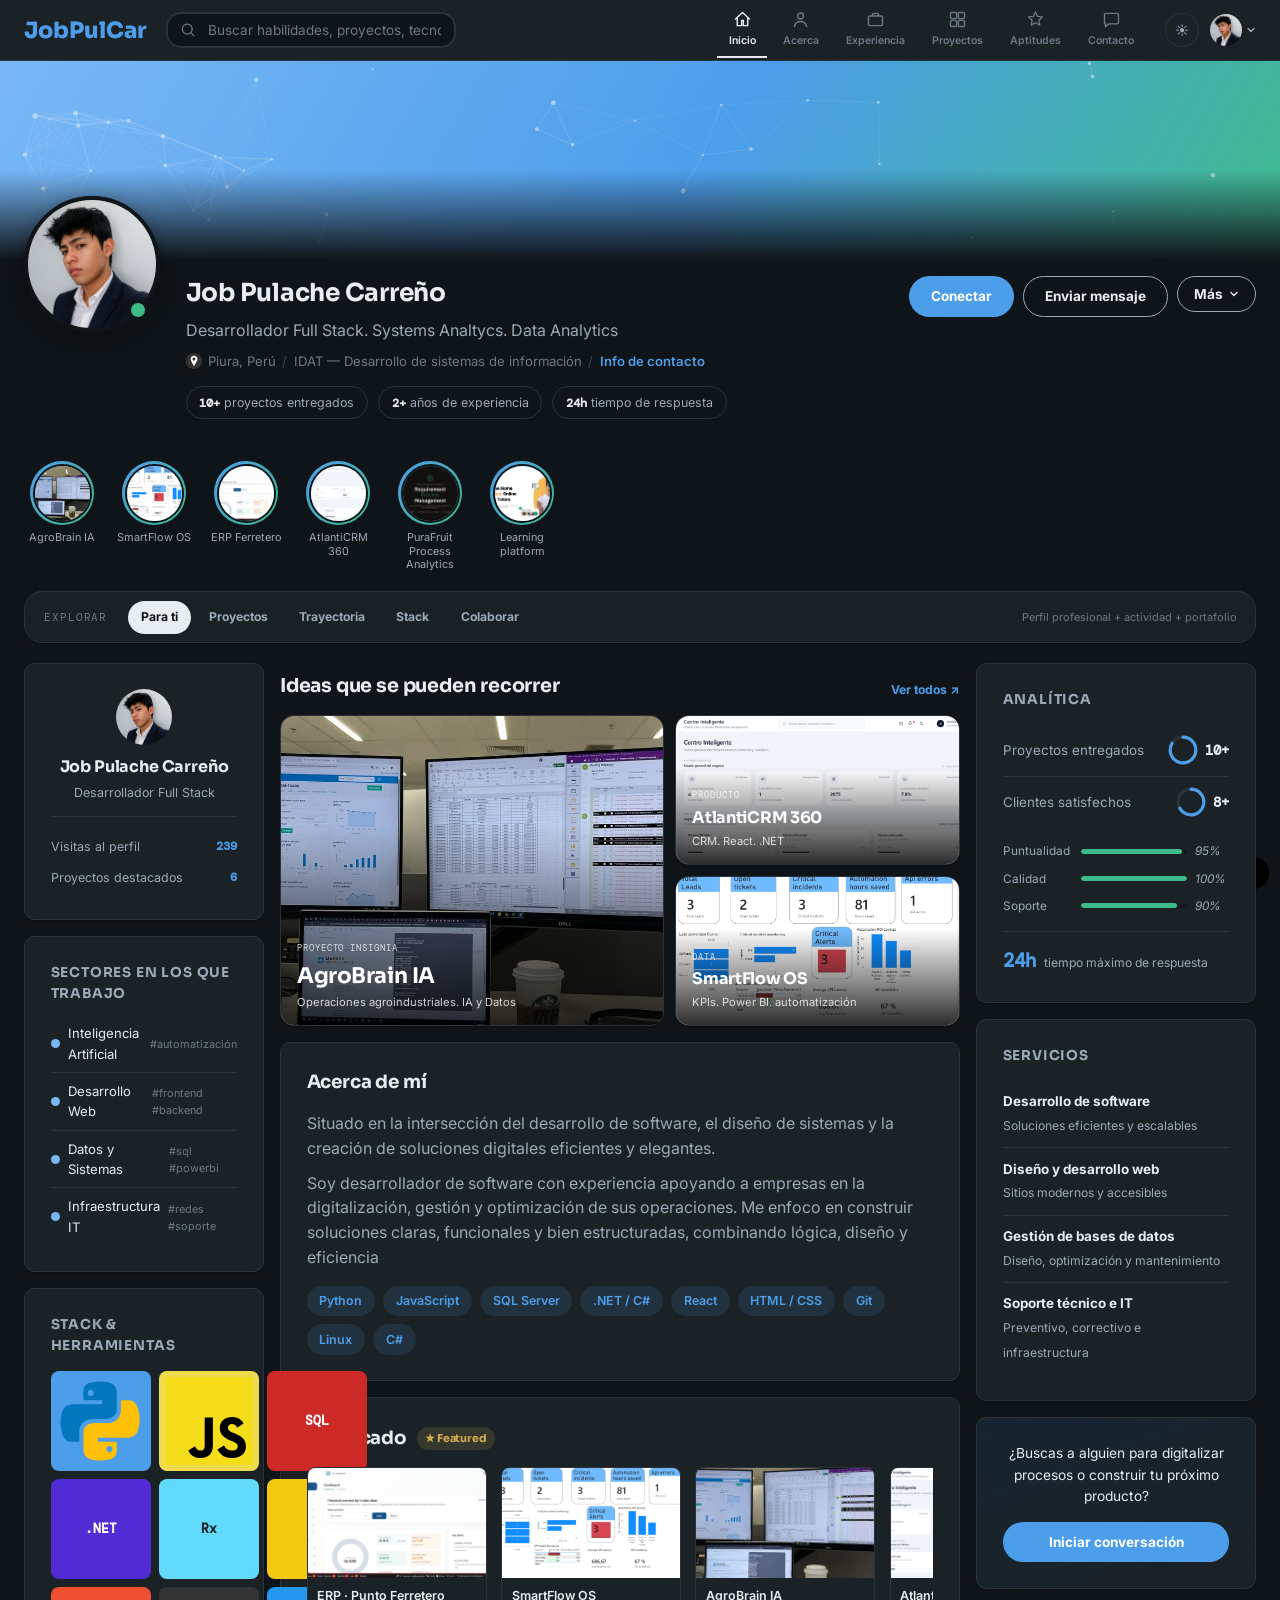
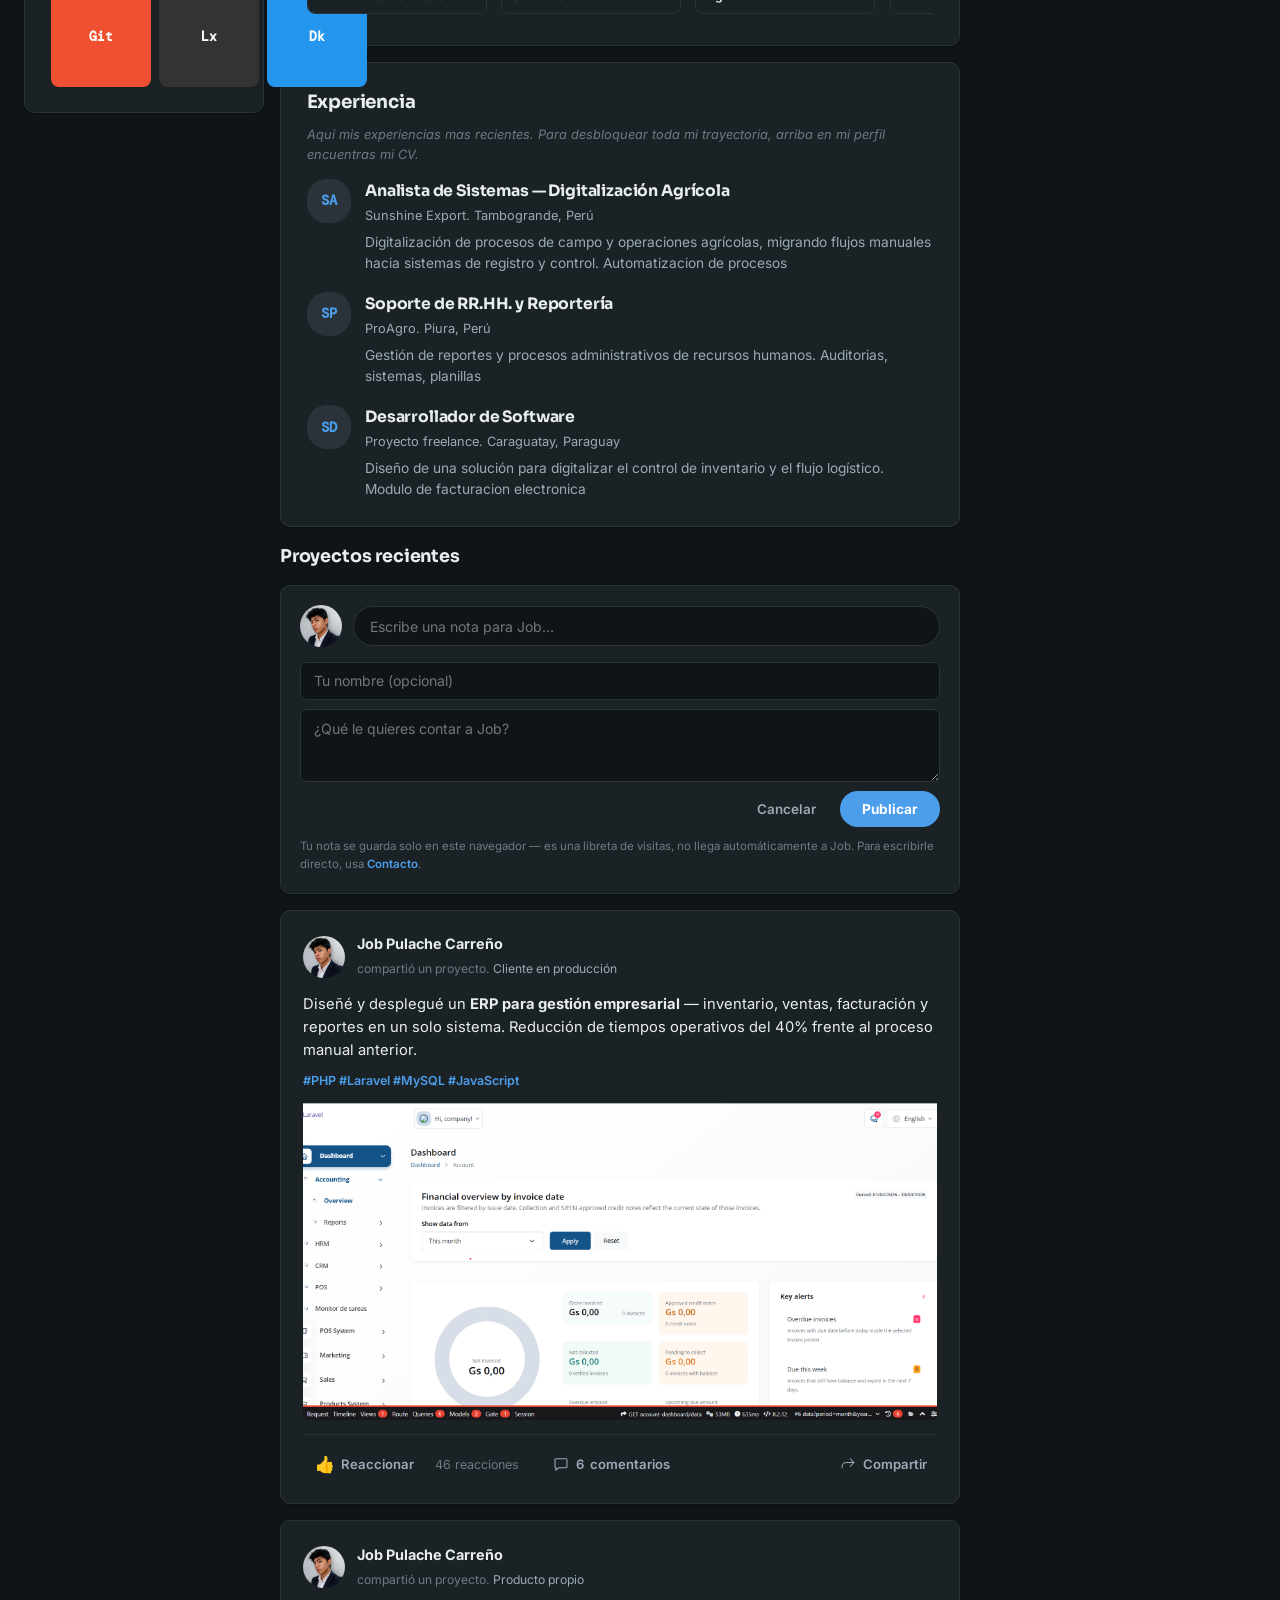
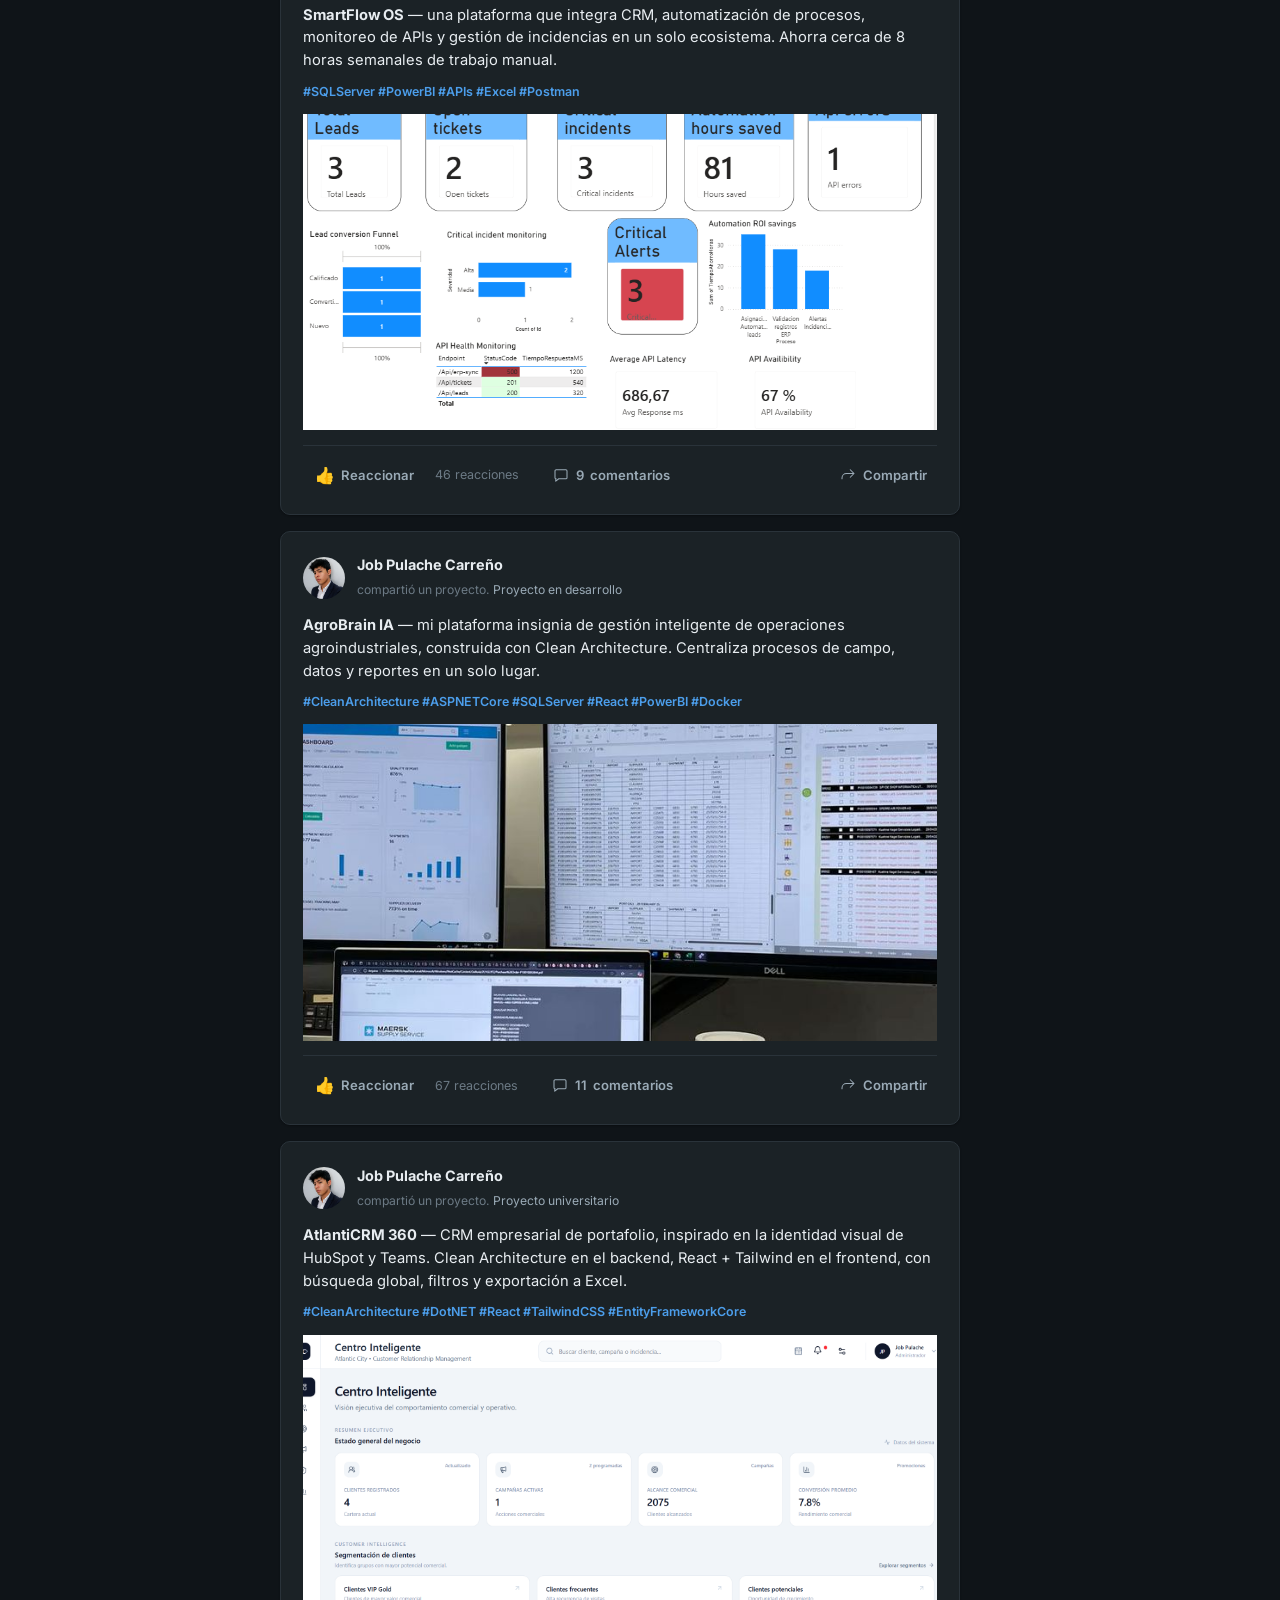
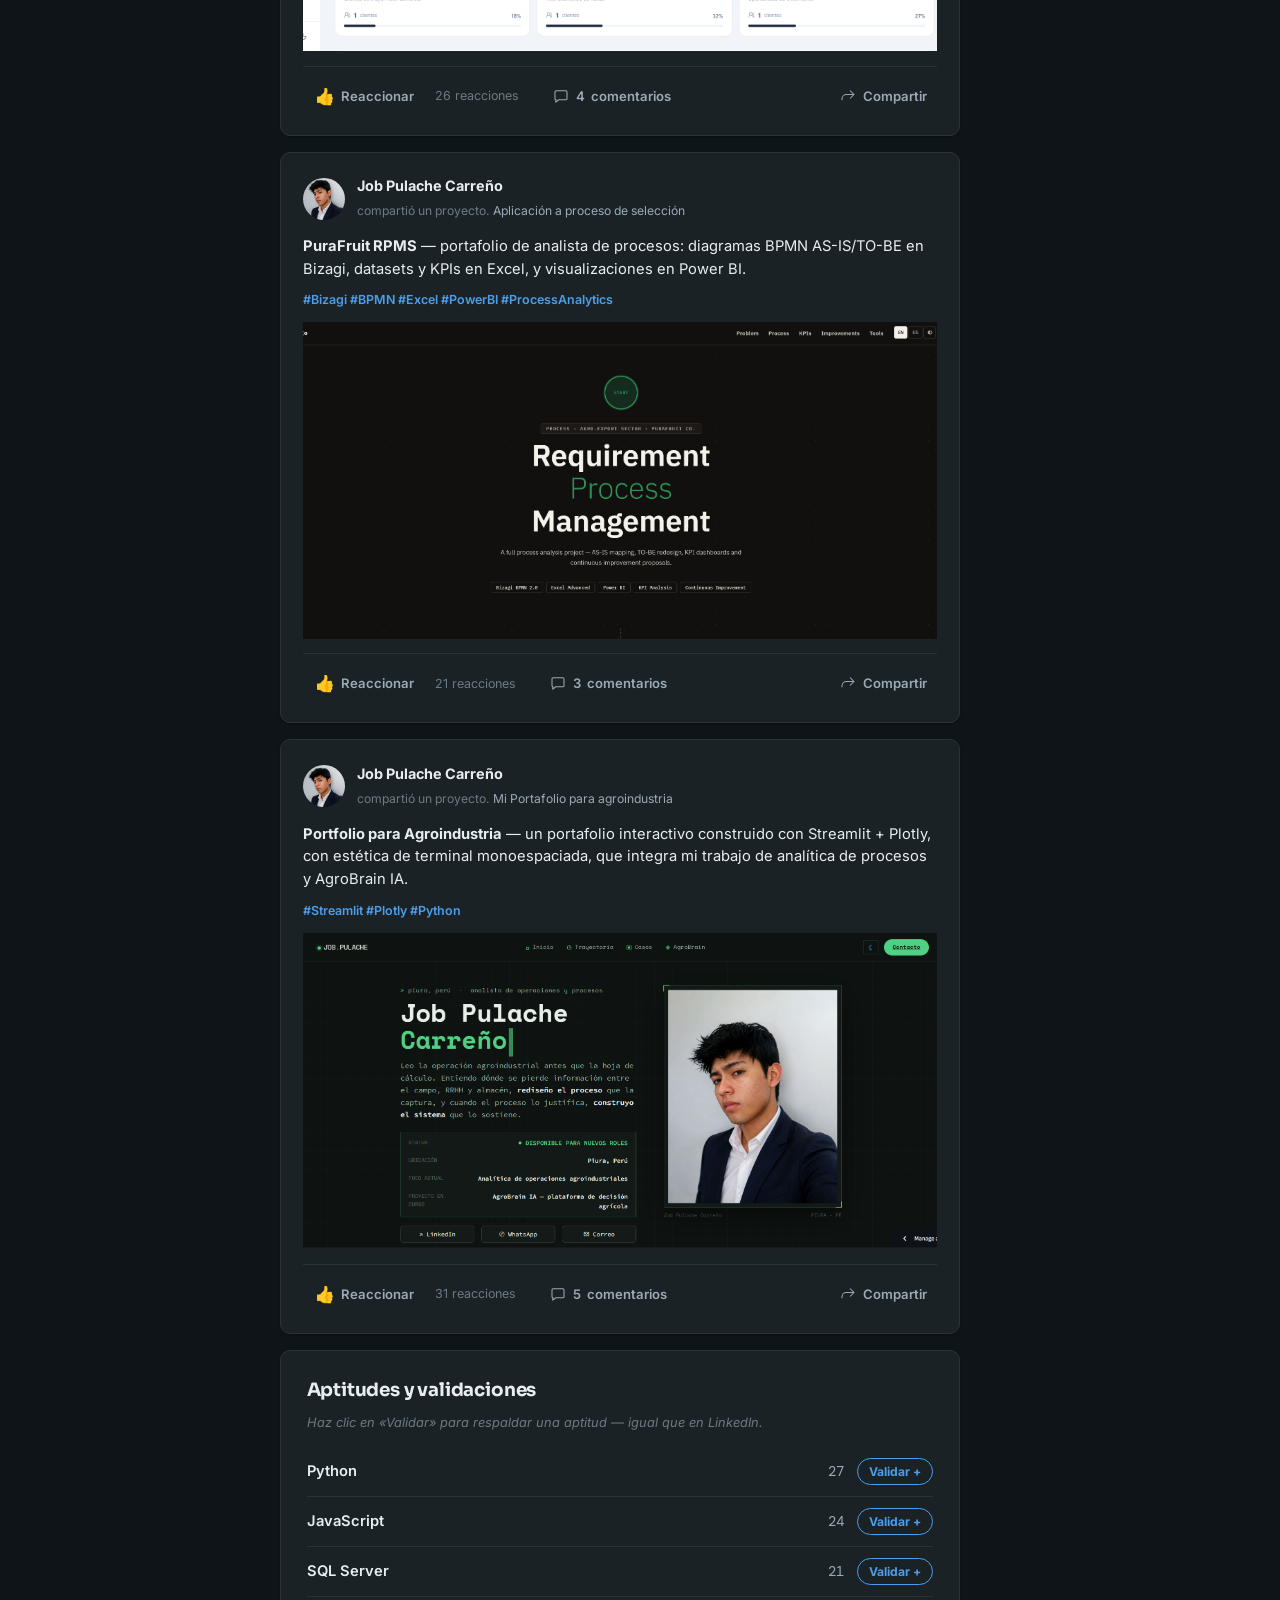
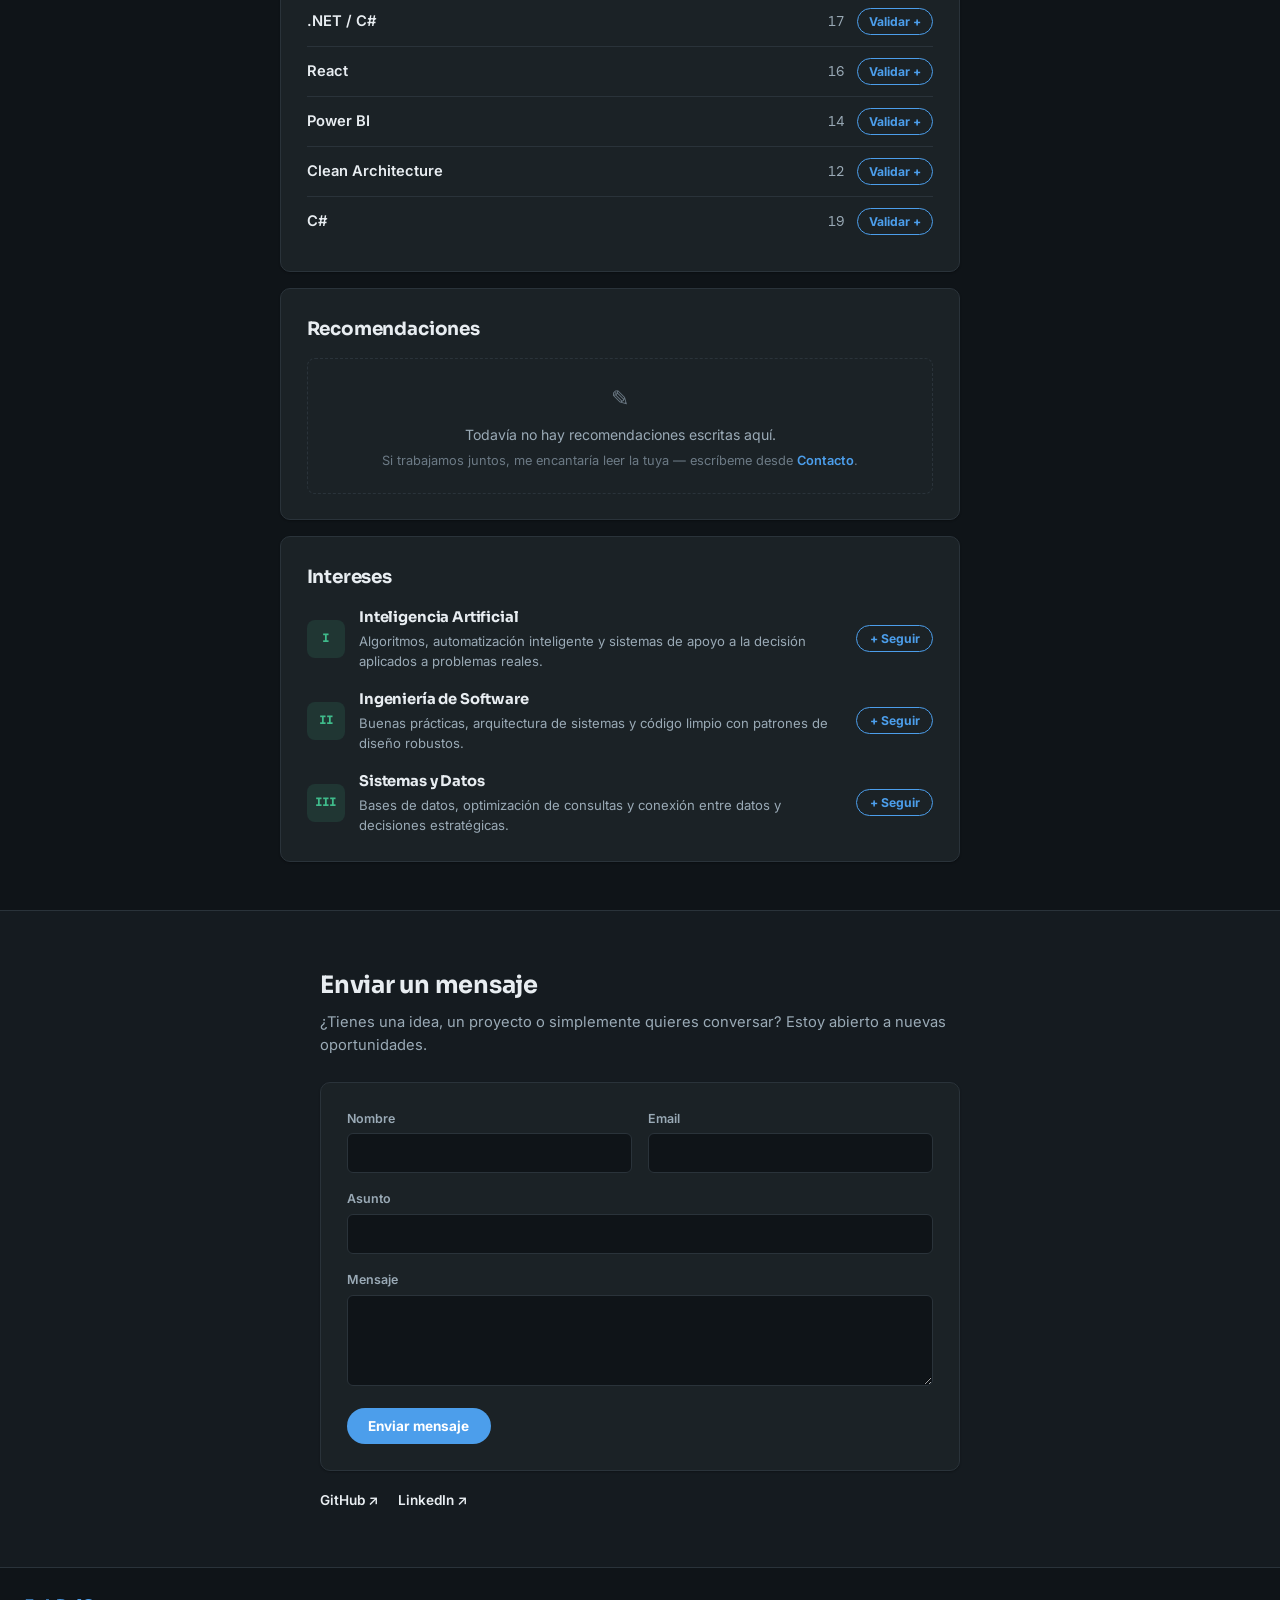
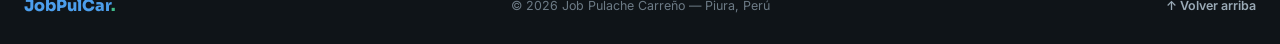
==== index.html @ d3298141 "Add SVG skills" ====
<!DOCTYPE html>
<html lang="es" data-theme="dark">

<head>
  <meta charset="UTF-8" />
  <meta name="viewport" content="width=device-width, initial-scale=1.0" />
  <title>Job Pulache Carreño — Desarrollador Full Stack</title>
  <meta name="description"
    content="Portafolio profesional de Job Isai Pulache Carreño. Desarrollador de software especializado en sistemas agroindustriales, aplicaciones web, bases de datos y soporte técnico. Python, JavaScript, SQL, .NET y Linux." />
  <meta name="keywords"
    content="Job Pulache Carreño, Desarrollador de Software, Portafolio Profesional, Sistemas Agroindustriales, Desarrollo Web, Bases de Datos, Soporte Técnico, Python, JavaScript, SQL, Linux, Piura, Perú">
  <meta name="author" content="Job Isai Pulache Carreño">
  <link id="favicon" rel="icon" type="image/png" sizes="256x256" href="Imgs/letra-j (1).png">
  <link rel="preconnect" href="https://fonts.googleapis.com">
  <link rel="preconnect" href="https://fonts.gstatic.com" crossorigin>
  <link
    href="https://fonts.googleapis.com/css2?family=Sora:wght@400;500;600;700;800&family=Inter:wght@400;500;600&family=DM+Mono:wght@400;500&display=swap"
    rel="stylesheet">
  <link rel="stylesheet" href="css/styles.css">
</head>

<body>

  <div class="scroll-progress" id="scrollProgress"></div>

  <!-- ═══════════════ TOP NAV (barra tipo LinkedIn) ═══════════════ -->
  <header id="nav">
    <div class="nav-inner">
      <a href="#hero" class="nav-logo" aria-label="Inicio">JobPulCar</a>

      <div class="nav-search">
        <svg width="16" height="16" viewBox="0 0 16 16" fill="none">
          <circle cx="7" cy="7" r="5.5" stroke="currentColor" stroke-width="1.4" />
          <path d="M11.2 11.2L14.5 14.5" stroke="currentColor" stroke-width="1.4" stroke-linecap="round" />
        </svg>
        <input type="text" id="siteSearch" placeholder="Buscar habilidades, proyectos, tecnologías…" autocomplete="off">
      </div>

      <nav class="nav-icons" aria-label="Secciones">
        <a href="#hero" class="nav-item active" data-target="hero">
          <svg viewBox="0 0 24 24" fill="none">
            <path d="M4 11.5L12 4l8 7.5M6 10v9h5v-6h2v6h5v-9" stroke="currentColor" stroke-width="1.6"
              stroke-linecap="round" stroke-linejoin="round" />
          </svg>
          <span>Inicio</span>
        </a>
        <a href="#about" class="nav-item" data-target="about">
          <svg viewBox="0 0 24 24" fill="none">
            <circle cx="12" cy="8" r="3.4" stroke="currentColor" stroke-width="1.6" />
            <path d="M5 20c1-3.8 4-5.7 7-5.7s6 1.9 7 5.7" stroke="currentColor" stroke-width="1.6"
              stroke-linecap="round" />
          </svg>
          <span>Acerca</span>
        </a>
        <a href="#experience" class="nav-item" data-target="experience">
          <svg viewBox="0 0 24 24" fill="none">
            <rect x="4" y="8" width="16" height="11" rx="1.5" stroke="currentColor" stroke-width="1.6" />
            <path d="M8.5 8V6.5A1.5 1.5 0 0110 5h4a1.5 1.5 0 011.5 1.5V8" stroke="currentColor" stroke-width="1.6" />
          </svg>
          <span>Experiencia</span>
        </a>
        <a href="#projects" class="nav-item" data-target="projects">
          <svg viewBox="0 0 24 24" fill="none">
            <rect x="4" y="4" width="7" height="7" rx="1.2" stroke="currentColor" stroke-width="1.6" />
            <rect x="13" y="4" width="7" height="7" rx="1.2" stroke="currentColor" stroke-width="1.6" />
            <rect x="4" y="13" width="7" height="7" rx="1.2" stroke="currentColor" stroke-width="1.6" />
            <rect x="13" y="13" width="7" height="7" rx="1.2" stroke="currentColor" stroke-width="1.6" />
          </svg>
          <span>Proyectos</span>
        </a>
        <a href="#skills" class="nav-item" data-target="skills">
          <svg viewBox="0 0 24 24" fill="none">
            <path d="M12 3.5l2.4 5 5.5.6-4.1 3.8 1.1 5.5L12 15.7l-4.9 2.7 1.1-5.5-4.1-3.8 5.5-.6L12 3.5z"
              stroke="currentColor" stroke-width="1.5" stroke-linejoin="round" />
          </svg>
          <span>Aptitudes</span>
        </a>
        <a href="#contact" class="nav-item" data-target="contact">
          <svg viewBox="0 0 24 24" fill="none">
            <path
              d="M4 6.5A1.5 1.5 0 015.5 5h13A1.5 1.5 0 0120 6.5v9a1.5 1.5 0 01-1.5 1.5H9l-4 3.2V17H5.5A1.5 1.5 0 014 15.5v-9z"
              stroke="currentColor" stroke-width="1.6" stroke-linejoin="round" />
          </svg>
          <span>Contacto</span>
        </a>
      </nav>

      <div class="nav-actions">
        <button class="theme-toggle" id="themeToggle" aria-label="Cambiar tema"><span
            class="theme-icon"></span></button>
        <div class="nav-profile" id="navProfile">
          <button class="nav-avatar-btn" id="navAvatarBtn" aria-haspopup="true">
            <img src="Imgs/ImgJobUpdated.jpeg" alt="">
            <svg class="caret" width="10" height="10" viewBox="0 0 10 10" fill="none">
              <path d="M2 3.5L5 6.5L8 3.5" stroke="currentColor" stroke-width="1.4" stroke-linecap="round"
                stroke-linejoin="round" />
            </svg>
          </button>
          <div class="nav-dropdown" id="navDropdown">
            <a href="cv/cvJobPulache_FullStack_2026.pdf" target="_blank">Descargar CV — Full Stack</a>
            <a href="cv/cvJobPulache_Programming_IT.pdf" target="_blank">Descargar CV — Programación / IT</a>
            <a href="https://github.com/Job-Pulache" target="_blank">Ver GitHub ↗</a>
          </div>
        </div>
        <button class="hamburger" id="hamburger" aria-label="Menú"><span></span><span></span><span></span></button>
      </div>
    </div>
  </header>

  <!-- ═══════════════ MOBILE MENU ═══════════════ -->
  <div class="mobile-menu" id="mobileMenu">
    <div class="mm-top">
      <img src="Imgs/ImgJobUpdated.jpeg" class="mm-avatar" alt="">
      <div>
        <span class="mm-name">Job Pulache Carreño</span>
        <span class="mm-tagline">Desarrollador Full Stack/Piura, Perú</span>
      </div>
    </div>
    <div class="mm-search">
      <svg width="16" height="16" viewBox="0 0 16 16" fill="none">
        <circle cx="7" cy="7" r="5.5" stroke="currentColor" stroke-width="1.4" />
        <path d="M11.2 11.2L14.5 14.5" stroke="currentColor" stroke-width="1.4" stroke-linecap="round" />
      </svg>
      <input type="text" id="siteSearchMobile" placeholder="Buscar habilidades, proyectos…" autocomplete="off">
    </div>
    <nav class="mm-nav">
      <a href="#hero" class="mm-link">Inicio</a>
      <a href="#about" class="mm-link">Acerca de mí</a>
      <a href="#experience" class="mm-link">Experiencia</a>
      <a href="#projects" class="mm-link">Proyectos</a>
      <a href="#skills" class="mm-link">Aptitudes</a>
      <a href="#stats" class="mm-link">Métricas</a>
      <a href="#interests" class="mm-link">Intereses</a>
      <a href="#contact" class="mm-link">Contacto</a>
    </nav>
    <div class="mm-bottom">
      <a href="cv/cvJobPulache_FullStack_2026.pdf" target="_blank" class="mm-cv">Descargar CV ↗</a>
      <a href="https://github.com/Job-Pulache" target="_blank">GitHub ↗</a>
    </div>
  </div>

  <main>
    <!-- ═══════════════ HERO / PROFILE HEADER ═══════════════ -->
    <section class="profile-header" id="hero">
      <div class="cover-banner">
        <canvas id="networkCanvas"></canvas>
        <div class="cover-fade"></div>
      </div>

      <div class="profile-header-inner">
        <div class="avatar-block">
          <div class="avatar-ring">
            <img src="Imgs/ImgJobUpdated.jpeg" alt="Job Pulache Carreño" class="avatar-img">
            <span class="avatar-dot" title="Disponible para nuevos proyectos"></span>
          </div>
        </div>

        <div class="identity-block">
          <div class="identity-top">
            <h1>Job Pulache Carreño</h1>

          </div>
          <p class="headline">Desarrollador Full Stack. Systems Analtycs. Data Analytics</p>
          <p class="sub-meta">
            <img src="Imgs/marcador-de-alfiler.png" alt="ubi"><span>Piura, Perú</span><span class="dot">/</span>
            <span>IDAT — Desarrollo de sistemas de información</span><span class="dot">/</span>
            <a href="#contact">Info de contacto</a>
          </p>
          <div class="stat-pills">
            <a href="#projects" class="stat-pill"><strong>10+</strong> proyectos entregados</a>
            <a href="#experience" class="stat-pill"><strong>2+</strong> años de experiencia</a>
            <a href="#stats" class="stat-pill"><strong>24h</strong> tiempo de respuesta</a>
          </div>
        </div>

        <div class="action-block">
          <button class="btn btn-primary" id="connectBtn" data-state="idle">Conectar</button>
          <a href="#contact" class="btn btn-outline">Enviar mensaje</a>
          <div class="more-menu">
            <button class="btn btn-icon" id="moreBtn" aria-haspopup="true">Más <svg width="10" height="10"
                viewBox="0 0 10 10" fill="none">
                <path d="M2 3.5L5 6.5L8 3.5" stroke="currentColor" stroke-width="1.4" stroke-linecap="round"
                  stroke-linejoin="round" />
              </svg></button>
            <div class="more-dropdown" id="moreDropdown">
              <a href="cv/cvJobPulache_FullStack_2026.pdf" target="_blank">Descargar CV (PDF)</a>
              <a href="https://github.com/Job-Pulache" target="_blank">Ver GitHub ↗</a>
              <button id="shareProfileBtn">Compartir perfil</button>
            </div>
          </div>
        </div>
      </div>
    </section>

    <!-- ═══════════════ STORIES / MOMENTOS ═══════════════ -->
    <section class="stories-bar" aria-label="Momentos destacados">
      <div class="stories-track">
        <button class="story-item" data-img="Imgs/DatBase.jpg" data-title="AgroBrain IA">
          <span class="story-ring"><img src="Imgs/DatBase.jpg" alt=""></span><em>AgroBrain IA</em>
        </button>
        <button class="story-item" data-img="Imgs/dashboard.png" data-title="SmartFlow OS">
          <span class="story-ring"><img src="Imgs/dashboard.png" alt=""></span><em>SmartFlow OS</em>
        </button>
        <button class="story-item" data-img="Imgs/erpPuntoFerretero.png" data-title="ERP Punto Ferretero">
          <span class="story-ring"><img src="Imgs/erpPuntoFerretero.png" alt=""></span><em>ERP Ferretero</em>
        </button>
        <button class="story-item" data-img="Imgs/atlanticity.png" data-title="AtlantiCRM 360">
          <span class="story-ring"><img src="Imgs/atlanticity.png" alt=""></span><em>AtlantiCRM 360</em>
        </button>
        <button class="story-item" data-img="Imgs/puraFruit.png" data-title="PuraFruit Process Analytics">
          <span class="story-ring"><img src="Imgs/puraFruit.png" alt=""></span><em>PuraFruit Process Analytics</em>
        </button>
        <button class="story-item" data-img="Imgs/closeuplearm.png" data-title="Learning Platform">
          <span class="story-ring"><img src="Imgs/closeuplearm.png" alt=""></span><em>Learning platform</em>
        </button>
      </div>
    </section>

    <!-- ═══════════════ DISCOVERY BAR — FUSIÓN SOCIAL ═══════════════ -->
    <section class="discovery-bar" aria-label="Explorar perfil">
      <div class="discovery-inner">
        <div class="discovery-label">Explorar</div>
        <div class="discovery-chips">
          <a class="discovery-chip active" href="#hero">Para ti</a>
          <a class="discovery-chip" href="#projects">Proyectos</a>
          <a class="discovery-chip" href="#experience">Trayectoria</a>
          <a class="discovery-chip" href="#skills">Stack</a>
          <a class="discovery-chip" href="#contact">Colaborar</a>
        </div>
        <span class="discovery-hint">Perfil profesional + actividad + portafolio</span>
      </div>
    </section>

    <!-- ═══════════════ LAYOUT: sidebar / feed / sidebar ═══════════════ -->
    <div class="layout">

      <!-- ───── LEFT RAIL ───── -->
      <aside class="rail rail-left">
        <div class="card mini-card">
          <img src="Imgs/ImgJobUpdated.jpeg" class="mini-avatar" alt="">
          <h3>Job Pulache Carreño</h3>
          <p>Desarrollador Full Stack</p>
          <div class="mini-divider"></div>
          <div class="mini-stat"><span>Visitas al perfil</span><strong id="profileViews">—</strong></div>
          <div class="mini-stat"><span>Proyectos destacados</span><strong>6</strong></div>
        </div>

        <div class="card sectors-card">
          <h4>Sectores en los que trabajo</h4>
          <ul class="sector-list">
            <li><span class="sector-dot sector-dot--ia"></span>Inteligencia Artificial <em>#automatización</em></li>
            <li><span class="sector-dot sector-dot--web"></span>Desarrollo Web <em>#frontend #backend</em></li>
            <li><span class="sector-dot sector-dot--data"></span>Datos y Sistemas <em>#sql #powerbi</em></li>
            <li><span class="sector-dot sector-dot--it"></span>Infraestructura IT <em>#redes #soporte</em></li>
          </ul>
        </div>

        <div class="card stack-card">
          <h4>Stack &amp; herramientas</h4>
          <div class="stack-grid">
            <div class="stack-tile" style=""><svg xmlns="http://www.w3.org/2000/svg" x="0px" y="0px" width="100"
                height="100" viewBox="0 0 48 48">
                <path fill="#0277BD"
                  d="M24.047,5c-1.555,0.005-2.633,0.142-3.936,0.367c-3.848,0.67-4.549,2.077-4.549,4.67V14h9v2H15.22h-4.35c-2.636,0-4.943,1.242-5.674,4.219c-0.826,3.417-0.863,5.557,0,9.125C5.851,32.005,7.294,34,9.931,34h3.632v-5.104c0-2.966,2.686-5.896,5.764-5.896h7.236c2.523,0,5-1.862,5-4.377v-8.586c0-2.439-1.759-4.263-4.218-4.672C27.406,5.359,25.589,4.994,24.047,5z M19.063,9c0.821,0,1.5,0.677,1.5,1.502c0,0.833-0.679,1.498-1.5,1.498c-0.837,0-1.5-0.664-1.5-1.498C17.563,9.68,18.226,9,19.063,9z">
                </path>
                <path fill="#FFC107"
                  d="M23.078,43c1.555-0.005,2.633-0.142,3.936-0.367c3.848-0.67,4.549-2.077,4.549-4.67V34h-9v-2h9.343h4.35c2.636,0,4.943-1.242,5.674-4.219c0.826-3.417,0.863-5.557,0-9.125C41.274,15.995,39.831,14,37.194,14h-3.632v5.104c0,2.966-2.686,5.896-5.764,5.896h-7.236c-2.523,0-5,1.862-5,4.377v8.586c0,2.439,1.759,4.263,4.218,4.672C19.719,42.641,21.536,43.006,23.078,43z M28.063,39c-0.821,0-1.5-0.677-1.5-1.502c0-0.833,0.679-1.498,1.5-1.498c0.837,0,1.5,0.664,1.5,1.498C29.563,38.32,28.899,39,28.063,39z">
                </path>
              </svg></div>
            <div class="stack-tile" style="--tile:#F0DB4F; color:#1D2226"><img src="Imgs/js-official-svgrepo-com (2).svg" alt=""></div>
            <div class="stack-tile" style="--tile:#CC2927">SQL</div>
            <div class="stack-tile" style="--tile:#512BD4">.NET</div>
            <div class="stack-tile" style="--tile:#61DAFB; color:#1D2226">Rx</div>
            <div class="stack-tile" style="--tile:#F2C811; color:#1D2226">BI</div>
            <div class="stack-tile" style="--tile:#F05032">Git</div>
            <div class="stack-tile" style="--tile:#333333">Lx</div>
            <div class="stack-tile" style="--tile:#2496ED">Dk</div>
          </div>
        </div>
      </aside>

      <!-- ───── MAIN FEED ───── -->
      <div class="feed">

        <!-- VISUAL DISCOVERY — aire de TikTok sin videos -->
        <section class="visual-showcase" aria-label="Proyectos destacados visualmente">
          <div class="showcase-heading">
            <div>
              <h2>Ideas que se pueden recorrer</h2>
            </div>
            <a href="#projects">Ver todos ↗</a>
          </div>
          <div class="showcase-grid">
            <a class="showcase-card showcase-card--large" href="#projects">
              <img src="Imgs/DatBase.jpg" alt="AgroBrain IA" loading="lazy">
              <div class="showcase-overlay">
                <span class="showcase-type">PROYECTO INSIGNIA</span>
                <strong>AgroBrain IA</strong>
                <small>Operaciones agroindustriales. IA y Datos</small>
              </div>
            </a>
            <a class="showcase-card" href="#projects">
              <img src="Imgs/atlanticity.png" alt="AtlantiCRM 360" loading="lazy">
              <div class="showcase-overlay">
                <span class="showcase-type">PRODUCTO</span>
                <strong>AtlantiCRM 360</strong>
                <small>CRM. React. .NET</small>
              </div>
            </a>
            <a class="showcase-card" href="#projects">
              <img src="Imgs/dashboard.png" alt="SmartFlow OS" loading="lazy">
              <div class="showcase-overlay">
                <span class="showcase-type">DATA</span>
                <strong>SmartFlow OS</strong>
                <small>KPIs. Power BI. automatización</small>
              </div>
            </a>
          </div>
        </section>

        <!-- ABOUT -->
        <section class="card about-card" id="about">
          <h2>Acerca de mí</h2>
          <p class="">Situado en la intersección del desarrollo de software, el diseño de sistemas y la creación de
            soluciones digitales eficientes y elegantes.</p>
          <p>Soy desarrollador de software con experiencia apoyando a empresas en la digitalización, gestión y
            optimización de sus operaciones. Me enfoco en construir soluciones claras, funcionales y bien estructuradas,
            combinando lógica, diseño y eficiencia</p>
          <div class="skills-row">
            <span class="skill-pill">Python</span>
            <span class="skill-pill">JavaScript</span>
            <span class="skill-pill">SQL Server</span>
            <span class="skill-pill">.NET / C#</span>
            <span class="skill-pill">React</span>
            <span class="skill-pill">HTML / CSS</span>
            <span class="skill-pill">Git</span>
            <span class="skill-pill">Linux</span>
            <span class="skill-pill">C#</span>
          </div>
        </section>

        <!-- FEATURED -->
        <section class="card featured-card" id="featured">
          <h2>Destacado <span class="gold-tag">★ Featured</span></h2>
          <div class="featured-scroll">
            <a class="featured-item" href="https://fe.puntoferreteropy.com" target="_blank">
              <img src="Imgs/erpPuntoFerretero.png" alt="ERP Punto Ferretero" loading="lazy">
              <span>ERP · Punto Ferretero</span>
            </a>
            <a class="featured-item"
              href="https://app.powerbi.com/groups/me/reports/3471cab4-cb5f-414e-815e-7767ef908482/edf0751370b4434eab71?experience=power-bi"
              target="_blank">
              <img src="Imgs/dashboard.png" alt="SmartFlow OS" loading="lazy">
              <span>SmartFlow OS</span>
            </a>
            <a class="featured-item" href="#projects">
              <img src="Imgs/DatBase.jpg" alt="AgroBrain IA" loading="lazy">
              <span>AgroBrain IA</span>
            </a>
            <a class="featured-item" href="#projects">
              <img src="Imgs/atlanticity.png" alt="AtlantiCRM 360" loading="lazy">
              <span>AtlantiCRM 360</span>
            </a>
          </div>
        </section>

        <!-- EXPERIENCE -->
        <section class="card experience-card" id="experience">
          <h2>Experiencia</h2>
          <p class="section-note">Aqui mis experiencias mas recientes. Para desbloquear toda mi trayectoria, arriba en
            mi perfil encuentras mi CV.</p>
          <div class="exp-list">
            <article class="exp-item">
              <div class="exp-logo">SA</div>
              <div class="exp-body">
                <h3>Analista de Sistemas — Digitalización Agrícola</h3>
                <span class="exp-company">Sunshine Export. Tambogrande, Perú</span>
                <p>Digitalización de procesos de campo y operaciones agrícolas, migrando flujos manuales hacia sistemas
                  de registro y control. Automatizacion de procesos</p>
              </div>
            </article>
            <article class="exp-item">
              <div class="exp-logo">SP</div>
              <div class="exp-body">
                <h3>Soporte de RR.HH. y Reportería</h3>
                <span class="exp-company">ProAgro. Piura, Perú</span>
                <p>Gestión de reportes y procesos administrativos de recursos humanos. Auditorias, sistemas, planillas
                </p>
              </div>
            </article>
            <article class="exp-item">
              <div class="exp-logo">SD</div>
              <div class="exp-body">
                <h3>Desarrollador de Software</h3>
                <span class="exp-company">Proyecto freelance. Caraguatay, Paraguay</span>
                <p>Diseño de una solución para digitalizar el control de inventario y el flujo logístico. Modulo de
                  facturacion electronica</p>
              </div>
            </article>
          </div>
        </section>

        <!-- PROJECTS AS ACTIVITY FEED -->
        <section class="projects-feed" id="projects">
          <h2 class="feed-title">Proyectos recientes</h2>

          <div class="composer-card">
            <div class="composer-top">
              <img src="Imgs/ImgJobUpdated.jpeg" alt="">
              <input type="text" id="composerOpen" placeholder="Escribe una nota para Job…" readonly>
            </div>
            <form class="composer-form" id="composerForm" hidden>
              <input type="text" id="composerName" placeholder="Tu nombre (opcional)" autocomplete="off">
              <textarea id="composerText" rows="3" placeholder="¿Qué le quieres contar a Job?" required></textarea>
              <div class="composer-actions">
                <button type="button" id="composerCancel" class="btn-text-only">Cancelar</button>
                <button type="submit" class="btn btn-primary">Publicar</button>
              </div>
            </form>
            <p class="composer-note">Tu nota se guarda solo en este navegador — es una libreta de visitas, no llega
              automáticamente a Job. Para escribirle directo, usa <a href="#contact">Contacto</a>.</p>
          </div>

          <div id="guestbookFeed"></div>

          <article class="post-card" data-tags="php laravel mysql javascript erp ferretero">
            <header class="post-head">
              <img src="Imgs/ImgJobUpdated.jpeg" class="post-avatar" alt="">
              <div>
                <strong>Job Pulache Carreño</strong>
                <span>compartió un proyecto. <em>Cliente en producción</em></span>
              </div>
            </header>
            <p class="post-text">Diseñé y desplegué un <strong>ERP para gestión empresarial</strong> — inventario,
              ventas, facturación y reportes en un solo sistema. Reducción de tiempos operativos del 40% frente al
              proceso manual anterior.</p>
            <div class="post-tags">#PHP #Laravel #MySQL #JavaScript</div>
            <a class="post-img-wrap" href="https://fe.puntoferreteropy.com" target="_blank">
              <img src="Imgs/erpPuntoFerretero.png" alt="ERP Punto Ferretero" loading="lazy">
              <span class="post-visit">Ver proyecto en vivo ↗</span>
            </a>
            <footer class="post-actions" data-post="erp-ferretero" data-base-reactions="46" data-base-comments="6">
              <div class="reaction-wrap">
                <button class="react-main" aria-haspopup="true"><span class="react-emoji">👍</span><span
                    class="react-label">Reaccionar</span></button>
                <div class="reaction-picker" role="menu">
                  <button data-emo="like" title="Me gusta">👍</button>
                  <button data-emo="love" title="Me encanta">❤️</button>
                  <button data-emo="insight" title="Interesante">💡</button>
                  <button data-emo="support" title="Apoyo">👏</button>
                  <button data-emo="celebrate" title="Celebrar">🎉</button>
                </div>
                <span class="reaction-total">46 reacciones</span>
              </div>
              <button class="cmt-btn" aria-expanded="false"><svg viewBox="0 0 24 24" fill="none">
                  <path
                    d="M4 6.5A1.5 1.5 0 015.5 5h13A1.5 1.5 0 0120 6.5v9a1.5 1.5 0 01-1.5 1.5H9l-4 3.2V17H5.5A1.5 1.5 0 014 15.5v-9z"
                    stroke="currentColor" stroke-width="1.4" stroke-linejoin="round" />
                </svg><span class="cmt-count">6</span> comentarios</button>
              <button class="share-btn"><svg viewBox="0 0 24 24" fill="none">
                  <path d="M15 5l5 5-5 5M20 10H10a6 6 0 00-6 6v1" stroke="currentColor" stroke-width="1.4"
                    stroke-linecap="round" stroke-linejoin="round" />
                </svg> Compartir</button>
            </footer>
            <div class="comments-panel" id="comments-erp-ferretero" hidden>
              <div class="comments-list" id="comments-list-erp-ferretero"></div>
              <form class="comment-form" data-post="erp-ferretero">
                <input type="text" class="comment-name" placeholder="Tu nombre (opcional)" autocomplete="off">
                <div class="comment-input-row">
                  <input type="text" class="comment-text" placeholder="Añade un comentario…" autocomplete="off"
                    required>
                  <button type="submit">Publicar</button>
                </div>
              </form>
            </div>
          </article>

          <article class="post-card" data-tags="sql server power bi apis excel postman smartflow crm automatizacion">
            <header class="post-head">
              <img src="Imgs/ImgJobUpdated.jpeg" class="post-avatar" alt="">
              <div>
                <strong>Job Pulache Carreño</strong>
                <span>compartió un proyecto. <em>Producto propio</em></span>
              </div>
            </header>
            <p class="post-text"><strong>SmartFlow OS</strong> — una plataforma que integra CRM, automatización de
              procesos, monitoreo de APIs y gestión de incidencias en un solo ecosistema. Ahorra cerca de 8 horas
              semanales de trabajo manual.</p>
            <div class="post-tags">#SQLServer #PowerBI #APIs #Excel #Postman</div>
            <a class="post-img-wrap"
              href="https://app.powerbi.com/groups/me/reports/3471cab4-cb5f-414e-815e-7767ef908482/edf0751370b4434eab71?experience=power-bi"
              target="_blank">
              <img src="Imgs/dashboard.png" alt="SmartFlow OS" loading="lazy">
              <span class="post-visit">Ver dashboard ↗</span>
            </a>
            <footer class="post-actions" data-post="smartflow-os" data-base-reactions="46" data-base-comments="9">
              <div class="reaction-wrap">
                <button class="react-main" aria-haspopup="true"><span class="react-emoji">👍</span><span
                    class="react-label">Reaccionar</span></button>
                <div class="reaction-picker" role="menu">
                  <button data-emo="like" title="Me gusta">👍</button>
                  <button data-emo="love" title="Me encanta">❤️</button>
                  <button data-emo="insight" title="Interesante">💡</button>
                  <button data-emo="support" title="Apoyo">👏</button>
                  <button data-emo="celebrate" title="Celebrar">🎉</button>
                </div>
                <span class="reaction-total">46 reacciones</span>
              </div>
              <button class="cmt-btn" aria-expanded="false"><svg viewBox="0 0 24 24" fill="none">
                  <path
                    d="M4 6.5A1.5 1.5 0 015.5 5h13A1.5 1.5 0 0120 6.5v9a1.5 1.5 0 01-1.5 1.5H9l-4 3.2V17H5.5A1.5 1.5 0 014 15.5v-9z"
                    stroke="currentColor" stroke-width="1.4" stroke-linejoin="round" />
                </svg><span class="cmt-count">9</span> comentarios</button>
              <button class="share-btn"><svg viewBox="0 0 24 24" fill="none">
                  <path d="M15 5l5 5-5 5M20 10H10a6 6 0 00-6 6v1" stroke="currentColor" stroke-width="1.4"
                    stroke-linecap="round" stroke-linejoin="round" />
                </svg> Compartir</button>
            </footer>
            <div class="comments-panel" id="comments-smartflow-os" hidden>
              <div class="comments-list" id="comments-list-smartflow-os"></div>
              <form class="comment-form" data-post="smartflow-os">
                <input type="text" class="comment-name" placeholder="Tu nombre (opcional)" autocomplete="off">
                <div class="comment-input-row">
                  <input type="text" class="comment-text" placeholder="Añade un comentario…" autocomplete="off"
                    required>
                  <button type="submit">Publicar</button>
                </div>
              </form>
            </div>
          </article>

          <article class="post-card"
            data-tags="clean architecture asp.net core sql server react power bi docker agrobrain agroindustria">
            <header class="post-head">
              <img src="Imgs/ImgJobUpdated.jpeg" class="post-avatar" alt="">
              <div>
                <strong>Job Pulache Carreño</strong>
                <span>compartió un proyecto. <em>Proyecto en desarrollo</em></span>
              </div>
            </header>
            <p class="post-text"><strong>AgroBrain IA</strong> — mi plataforma insignia de gestión inteligente de
              operaciones agroindustriales, construida con Clean Architecture. Centraliza procesos de campo, datos y
              reportes en un solo lugar.</p>
            <div class="post-tags">#CleanArchitecture #ASPNETCore #SQLServer #React #PowerBI #Docker</div>
            <div class="post-img-wrap">
              <img src="Imgs/DatBase.jpg" alt="AgroBrain IA" loading="lazy">
            </div>
            <footer class="post-actions" data-post="agrobrain-ia" data-base-reactions="67" data-base-comments="11">
              <div class="reaction-wrap">
                <button class="react-main" aria-haspopup="true"><span class="react-emoji">👍</span><span
                    class="react-label">Reaccionar</span></button>
                <div class="reaction-picker" role="menu">
                  <button data-emo="like" title="Me gusta">👍</button>
                  <button data-emo="love" title="Me encanta">❤️</button>
                  <button data-emo="insight" title="Interesante">💡</button>
                  <button data-emo="support" title="Apoyo">👏</button>
                  <button data-emo="celebrate" title="Celebrar">🎉</button>
                </div>
                <span class="reaction-total">67 reacciones</span>
              </div>
              <button class="cmt-btn" aria-expanded="false"><svg viewBox="0 0 24 24" fill="none">
                  <path
                    d="M4 6.5A1.5 1.5 0 015.5 5h13A1.5 1.5 0 0120 6.5v9a1.5 1.5 0 01-1.5 1.5H9l-4 3.2V17H5.5A1.5 1.5 0 014 15.5v-9z"
                    stroke="currentColor" stroke-width="1.4" stroke-linejoin="round" />
                </svg><span class="cmt-count">11</span> comentarios</button>
              <button class="share-btn"><svg viewBox="0 0 24 24" fill="none">
                  <path d="M15 5l5 5-5 5M20 10H10a6 6 0 00-6 6v1" stroke="currentColor" stroke-width="1.4"
                    stroke-linecap="round" stroke-linejoin="round" />
                </svg> Compartir</button>
            </footer>
            <div class="comments-panel" id="comments-agrobrain-ia" hidden>
              <div class="comments-list" id="comments-list-agrobrain-ia"></div>
              <form class="comment-form" data-post="agrobrain-ia">
                <input type="text" class="comment-name" placeholder="Tu nombre (opcional)" autocomplete="off">
                <div class="comment-input-row">
                  <input type="text" class="comment-text" placeholder="Añade un comentario…" autocomplete="off"
                    required>
                  <button type="submit">Publicar</button>
                </div>
              </form>
            </div>
          </article>

          <article class="post-card" data-tags="clean architecture .net react tailwind crm atlanticrm hubspot teams">
            <header class="post-head">
              <img src="Imgs/ImgJobUpdated.jpeg" class="post-avatar" alt="">
              <div>
                <strong>Job Pulache Carreño</strong>
                <span>compartió un proyecto. <em>Proyecto universitario</em></span>
              </div>
            </header>
            <p class="post-text"><strong>AtlantiCRM 360</strong> — CRM empresarial de portafolio, inspirado en la
              identidad visual de HubSpot y Teams. Clean Architecture en el backend, React + Tailwind en el frontend,
              con búsqueda global, filtros y exportación a Excel.</p>
            <div class="post-tags">#CleanArchitecture #DotNET #React #TailwindCSS #EntityFrameworkCore</div>
            <div class="post-img-wrap">
              <img src="Imgs/atlanticity.png" alt="AtlantiCRM 360" loading="lazy">
            </div>
            <footer class="post-actions" data-post="atlanticrm-360" data-base-reactions="26" data-base-comments="4">
              <div class="reaction-wrap">
                <button class="react-main" aria-haspopup="true"><span class="react-emoji">👍</span><span
                    class="react-label">Reaccionar</span></button>
                <div class="reaction-picker" role="menu">
                  <button data-emo="like" title="Me gusta">👍</button>
                  <button data-emo="love" title="Me encanta">❤️</button>
                  <button data-emo="insight" title="Interesante">💡</button>
                  <button data-emo="support" title="Apoyo">👏</button>
                  <button data-emo="celebrate" title="Celebrar">🎉</button>
                </div>
                <span class="reaction-total">26 reacciones</span>
              </div>
              <button class="cmt-btn" aria-expanded="false"><svg viewBox="0 0 24 24" fill="none">
                  <path
                    d="M4 6.5A1.5 1.5 0 015.5 5h13A1.5 1.5 0 0120 6.5v9a1.5 1.5 0 01-1.5 1.5H9l-4 3.2V17H5.5A1.5 1.5 0 014 15.5v-9z"
                    stroke="currentColor" stroke-width="1.4" stroke-linejoin="round" />
                </svg><span class="cmt-count">4</span> comentarios</button>
              <button class="share-btn"><svg viewBox="0 0 24 24" fill="none">
                  <path d="M15 5l5 5-5 5M20 10H10a6 6 0 00-6 6v1" stroke="currentColor" stroke-width="1.4"
                    stroke-linecap="round" stroke-linejoin="round" />
                </svg> Compartir</button>
            </footer>
            <div class="comments-panel" id="comments-atlanticrm-360" hidden>
              <div class="comments-list" id="comments-list-atlanticrm-360"></div>
              <form class="comment-form" data-post="atlanticrm-360">
                <input type="text" class="comment-name" placeholder="Tu nombre (opcional)" autocomplete="off">
                <div class="comment-input-row">
                  <input type="text" class="comment-text" placeholder="Añade un comentario…" autocomplete="off"
                    required>
                  <button type="submit">Publicar</button>
                </div>
              </form>
            </div>
          </article>

          <article class="post-card" data-tags="bizagi bpmn excel power bi purafruit rpms procesos">
            <header class="post-head">
              <img src="Imgs/ImgJobUpdated.jpeg" class="post-avatar" alt="">
              <div>
                <strong>Job Pulache Carreño</strong>
                <span>compartió un proyecto. <em>Aplicación a proceso de selección</em></span>
              </div>
            </header>
            <p class="post-text"><strong>PuraFruit RPMS</strong> — portafolio de analista de procesos: diagramas BPMN
              AS-IS/TO-BE en Bizagi, datasets y KPIs en Excel, y visualizaciones en Power BI.</p>
            <div class="post-tags">#Bizagi #BPMN #Excel #PowerBI #ProcessAnalytics</div>
            <a class="post-img-wrap" href="https://processanalytcsjobpulache.netlify.app" target="_blank">
              <img src="Imgs/puraFruit.png" alt="PuraFruit RPMS" loading="lazy">
              <span class="post-visit">Ver proyecto ↗</span>
            </a>
            <footer class="post-actions" data-post="purafruit-rpms" data-base-reactions="21" data-base-comments="3">
              <div class="reaction-wrap">
                <button class="react-main" aria-haspopup="true"><span class="react-emoji">👍</span><span
                    class="react-label">Reaccionar</span></button>
                <div class="reaction-picker" role="menu">
                  <button data-emo="like" title="Me gusta">👍</button>
                  <button data-emo="love" title="Me encanta">❤️</button>
                  <button data-emo="insight" title="Interesante">💡</button>
                  <button data-emo="support" title="Apoyo">👏</button>
                  <button data-emo="celebrate" title="Celebrar">🎉</button>
                </div>
                <span class="reaction-total">21 reacciones</span>
              </div>
              <button class="cmt-btn" aria-expanded="false"><svg viewBox="0 0 24 24" fill="none">
                  <path
                    d="M4 6.5A1.5 1.5 0 015.5 5h13A1.5 1.5 0 0120 6.5v9a1.5 1.5 0 01-1.5 1.5H9l-4 3.2V17H5.5A1.5 1.5 0 014 15.5v-9z"
                    stroke="currentColor" stroke-width="1.4" stroke-linejoin="round" />
                </svg><span class="cmt-count">3</span> comentarios</button>
              <button class="share-btn"><svg viewBox="0 0 24 24" fill="none">
                  <path d="M15 5l5 5-5 5M20 10H10a6 6 0 00-6 6v1" stroke="currentColor" stroke-width="1.4"
                    stroke-linecap="round" stroke-linejoin="round" />
                </svg> Compartir</button>
            </footer>
            <div class="comments-panel" id="comments-purafruit-rpms" hidden>
              <div class="comments-list" id="comments-list-purafruit-rpms"></div>
              <form class="comment-form" data-post="purafruit-rpms">
                <input type="text" class="comment-name" placeholder="Tu nombre (opcional)" autocomplete="off">
                <div class="comment-input-row">
                  <input type="text" class="comment-text" placeholder="Añade un comentario…" autocomplete="off"
                    required>
                  <button type="submit">Publicar</button>
                </div>
              </form>
            </div>
          </article>

          <article class="post-card" data-tags="streamlit plotly python terminal de campo dashboard">
            <header class="post-head">
              <img src="Imgs/ImgJobUpdated.jpeg" class="post-avatar" alt="">
              <div>
                <strong>Job Pulache Carreño</strong>
                <span>compartió un proyecto. <em>Mi Portafolio para agroindustria</em></span>
              </div>
            </header>
            <p class="post-text"><strong>Portfolio para Agroindustria</strong> — un portafolio interactivo construido
              con Streamlit + Plotly, con estética de terminal monoespaciada, que integra mi trabajo de analítica de
              procesos y AgroBrain IA.</p>
            <div class="post-tags">#Streamlit #Plotly #Python</div>
            <a class="post-img-wrap" href="https://dataportfolio-jobpulache.streamlit.app/" target="_blank">
              <img src="Imgs/pageAgro.png" alt="PuraFruit RPMS" loading="lazy">
              <span class="post-visit">Ver proyecto ↗</span>
            </a>
            <footer class="post-actions" data-post="terminal-de-campo" data-base-reactions="31" data-base-comments="5">
              <div class="reaction-wrap">
                <button class="react-main" aria-haspopup="true"><span class="react-emoji">👍</span><span
                    class="react-label">Reaccionar</span></button>
                <div class="reaction-picker" role="menu">
                  <button data-emo="like" title="Me gusta">👍</button>
                  <button data-emo="love" title="Me encanta">❤️</button>
                  <button data-emo="insight" title="Interesante">💡</button>
                  <button data-emo="support" title="Apoyo">👏</button>
                  <button data-emo="celebrate" title="Celebrar">🎉</button>
                </div>
                <span class="reaction-total">31 reacciones</span>
              </div>
              <button class="cmt-btn" aria-expanded="false"><svg viewBox="0 0 24 24" fill="none">
                  <path
                    d="M4 6.5A1.5 1.5 0 015.5 5h13A1.5 1.5 0 0120 6.5v9a1.5 1.5 0 01-1.5 1.5H9l-4 3.2V17H5.5A1.5 1.5 0 014 15.5v-9z"
                    stroke="currentColor" stroke-width="1.4" stroke-linejoin="round" />
                </svg><span class="cmt-count">5</span> comentarios</button>
              <button class="share-btn"><svg viewBox="0 0 24 24" fill="none">
                  <path d="M15 5l5 5-5 5M20 10H10a6 6 0 00-6 6v1" stroke="currentColor" stroke-width="1.4"
                    stroke-linecap="round" stroke-linejoin="round" />
                </svg> Compartir</button>
            </footer>
            <div class="comments-panel" id="comments-terminal-de-campo" hidden>
              <div class="comments-list" id="comments-list-terminal-de-campo"></div>
              <form class="comment-form" data-post="terminal-de-campo">
                <input type="text" class="comment-name" placeholder="Tu nombre (opcional)" autocomplete="off">
                <div class="comment-input-row">
                  <input type="text" class="comment-text" placeholder="Añade un comentario…" autocomplete="off"
                    required>
                  <button type="submit">Publicar</button>
                </div>
              </form>
            </div>
          </article>

        </section>

        <!-- SKILLS / ENDORSEMENTS -->
        <section class="card skills-card" id="skills">
          <h2>Aptitudes y validaciones</h2>
          <p class="section-note">Haz clic en «Validar» para respaldar una aptitud — igual que en LinkedIn.</p>
          <ul class="endorse-list" id="endorseList">
            <li data-skill="Python" data-base="27"><span class="endorse-name">Python</span><span
                class="endorse-count">27</span><button class="endorse-btn">Validar +</button></li>
            <li data-skill="JavaScript" data-base="24"><span class="endorse-name">JavaScript</span><span
                class="endorse-count">24</span><button class="endorse-btn">Validar +</button></li>
            <li data-skill="SQL Server" data-base="21"><span class="endorse-name">SQL Server</span><span
                class="endorse-count">21</span><button class="endorse-btn">Validar +</button></li>
            <li data-skill=".NET / C#" data-base="17"><span class="endorse-name">.NET / C#</span><span
                class="endorse-count">17</span><button class="endorse-btn">Validar +</button></li>
            <li data-skill="React" data-base="16"><span class="endorse-name">React</span><span
                class="endorse-count">16</span><button class="endorse-btn">Validar +</button></li>
            <li data-skill="Power BI" data-base="14"><span class="endorse-name">Power BI</span><span
                class="endorse-count">14</span><button class="endorse-btn">Validar +</button></li>
            <li data-skill="Clean Architecture" data-base="12"><span class="endorse-name">Clean Architecture</span><span
                class="endorse-count">12</span><button class="endorse-btn">Validar +</button></li>
            <li data-skill="Linux" data-base="19"><span class="endorse-name">C#</span><span
                class="endorse-count">19</span><button class="endorse-btn">Validar +</button></li>
          </ul>
        </section>

        <!-- RECOMMENDATIONS (honest empty state) -->
        <section class="card recs-card">
          <h2>Recomendaciones</h2>
          <div class="recs-empty">
            <div class="recs-empty-icon">✎</div>
            <p>Todavía no hay recomendaciones escritas aquí.</p>
            <p class="recs-empty-sub">Si trabajamos juntos, me encantaría leer la tuya — escríbeme desde <a
                href="#contact">Contacto</a>.</p>
          </div>
        </section>

        <!-- INTERESTS -->
        <section class="card interests-card" id="interests">
          <h2>Intereses</h2>
          <div class="interests-list">
            <div class="interest-item">
              <div class="interest-icon">I</div>
              <div>
                <h3>Inteligencia Artificial</h3>
                <p>Algoritmos, automatización inteligente y sistemas de apoyo a la decisión aplicados a problemas
                  reales.</p>
              </div>
              <button class="follow-btn">+ Seguir</button>
            </div>
            <div class="interest-item">
              <div class="interest-icon">II</div>
              <div>
                <h3>Ingeniería de Software</h3>
                <p>Buenas prácticas, arquitectura de sistemas y código limpio con patrones de diseño robustos.</p>
              </div>
              <button class="follow-btn">+ Seguir</button>
            </div>
            <div class="interest-item">
              <div class="interest-icon">III</div>
              <div>
                <h3>Sistemas y Datos</h3>
                <p>Bases de datos, optimización de consultas y conexión entre datos y decisiones estratégicas.</p>
              </div>
              <button class="follow-btn">+ Seguir</button>
            </div>
          </div>
        </section>

      </div>

      <!-- ───── RIGHT RAIL ───── -->
      <aside class="rail rail-right" id="stats">
        <div class="card stats-card">
          <h4>Analítica</h4>
          <div class="stat-row">
            <span>Proyectos entregados</span>
            <div class="mini-ring" data-target="10"><svg viewBox="0 0 40 40">
                <circle cx="20" cy="20" r="16" class="ring-bg" />
                <circle cx="20" cy="20" r="16" class="ring-fill" />
              </svg><strong>10+</strong></div>
          </div>
          <div class="stat-row">
            <span>Clientes satisfechos</span>
            <div class="mini-ring" data-target="8"><svg viewBox="0 0 40 40">
                <circle cx="20" cy="20" r="16" class="ring-bg" />
                <circle cx="20" cy="20" r="16" class="ring-fill" />
              </svg><strong>8+</strong></div>
          </div>
          <div class="commit-bars">
            <div class="commit-row"><span>Puntualidad</span>
              <div class="commit-track">
                <div class="commit-fill" data-w="95"></div>
              </div><em>95%</em>
            </div>
            <div class="commit-row"><span>Calidad</span>
              <div class="commit-track">
                <div class="commit-fill" data-w="100"></div>
              </div><em>100%</em>
            </div>
            <div class="commit-row"><span>Soporte</span>
              <div class="commit-track">
                <div class="commit-fill" data-w="90"></div>
              </div><em>90%</em>
            </div>
          </div>
          <div class="response-line"><strong>24h</strong><span>tiempo máximo de respuesta</span></div>
        </div>

        <div class="card services-card">
          <h4>Servicios</h4>
          <ul class="service-mini-list">
            <li><strong>Desarrollo de software</strong><span>Soluciones eficientes y escalables</span></li>
            <li><strong>Diseño y desarrollo web</strong><span>Sitios modernos y accesibles</span></li>
            <li><strong>Gestión de bases de datos</strong><span>Diseño, optimización y mantenimiento</span></li>
            <li><strong>Soporte técnico e IT</strong><span>Preventivo, correctivo e infraestructura</span></li>
          </ul>
        </div>

        <div class="card cta-card">
          <p>¿Buscas a alguien para digitalizar procesos o construir tu próximo producto?</p>
          <a href="#contact" class="btn btn-primary btn-full">Iniciar conversación</a>
        </div>
      </aside>

    </div>

    <!-- ═══════════════ CONTACT (compose) ═══════════════ -->
    <section class="contact-section" id="contact">
      <div class="contact-inner">
        <h2>Enviar un mensaje</h2>
        <p>¿Tienes una idea, un proyecto o simplemente quieres conversar? Estoy abierto a nuevas oportunidades.</p>
        <form class="compose-form" id="contactForm" novalidate>
          <div class="compose-row">
            <div class="compose-field">
              <label for="nombre">Nombre</label>
              <input type="text" id="nombre" name="nombre" required autocomplete="off">
            </div>
            <div class="compose-field">
              <label for="email">Email</label>
              <input type="email" id="email" name="email" required autocomplete="off">
            </div>
          </div>
          <div class="compose-field">
            <label for="asunto">Asunto</label>
            <input type="text" id="asunto" name="asunto" autocomplete="off">
          </div>
          <div class="compose-field">
            <label for="mensaje">Mensaje</label>
            <textarea id="mensaje" name="mensaje" rows="4" required></textarea>
          </div>
          <button type="submit" class="btn btn-primary" id="submitBtn">Enviar mensaje</button>
          <div class="form-success" id="formSuccess">✓ Mensaje enviado. Gracias por escribir.</div>
          <div class="form-error" id="formError">Completa los campos requeridos.</div>
        </form>
        <div class="contact-socials">
          <a href="https://github.com/Job-Pulache" target="_blank">GitHub ↗</a>
          <a href="#">LinkedIn ↗</a>
        </div>
      </div>
    </section>
  </main>

  <footer class="footer">
    <div class="footer-inner">
      <span class="footer-logo">JobPulCar<span>.</span></span>
      <span class="footer-copy">© 2026 Job Pulache Carreño — Piura, Perú</span>
      <a href="#hero" class="back-top">↑ Volver arriba</a>
    </div>
  </footer>

  <!-- ═══════════════ MOBILE BOTTOM TAB BAR ═══════════════ -->
  <nav class="tab-bar" aria-label="Navegación móvil">
    <a href="#hero" class="tab-item active" data-target="hero"><svg viewBox="0 0 24 24" fill="none">
        <path d="M4 11.5L12 4l8 7.5M6 10v9h5v-6h2v6h5v-9" stroke="currentColor" stroke-width="1.7"
          stroke-linecap="round" stroke-linejoin="round" />
      </svg><span>Inicio</span></a>
    <a href="#projects" class="tab-item" data-target="projects"><svg viewBox="0 0 24 24" fill="none">
        <rect x="4" y="4" width="7" height="7" rx="1.2" stroke="currentColor" stroke-width="1.7" />
        <rect x="13" y="4" width="7" height="7" rx="1.2" stroke="currentColor" stroke-width="1.7" />
        <rect x="4" y="13" width="7" height="7" rx="1.2" stroke="currentColor" stroke-width="1.7" />
        <rect x="13" y="13" width="7" height="7" rx="1.2" stroke="currentColor" stroke-width="1.7" />
      </svg><span>Proyectos</span></a>
    <a href="#skills" class="tab-item" data-target="skills"><svg viewBox="0 0 24 24" fill="none">
        <path d="M12 3.5l2.4 5 5.5.6-4.1 3.8 1.1 5.5L12 15.7l-4.9 2.7 1.1-5.5-4.1-3.8 5.5-.6L12 3.5z"
          stroke="currentColor" stroke-width="1.6" stroke-linejoin="round" />
      </svg><span>Aptitudes</span></a>
    <a href="#contact" class="tab-item" data-target="contact"><svg viewBox="0 0 24 24" fill="none">
        <path
          d="M4 6.5A1.5 1.5 0 015.5 5h13A1.5 1.5 0 0120 6.5v9a1.5 1.5 0 01-1.5 1.5H9l-4 3.2V17H5.5A1.5 1.5 0 014 15.5v-9z"
          stroke="currentColor" stroke-width="1.7" stroke-linejoin="round" />
      </svg><span>Contacto</span></a>
    <button class="tab-item" id="tabMenuBtn"><svg viewBox="0 0 24 24" fill="none">
        <path d="M4 7h16M4 12h16M4 17h16" stroke="currentColor" stroke-width="1.7" stroke-linecap="round" />
      </svg><span>Menú</span></button>
  </nav>

  <!-- ═══════════════ LIGHTBOX ═══════════════ -->
  <div class="lightbox" id="lightbox" hidden>
    <button class="lightbox-close" id="lightboxClose" aria-label="Cerrar">✕</button>
    <figure>
      <img src="" alt="" id="lightboxImg">
      <figcaption id="lightboxCaption"></figcaption>
    </figure>
  </div>

  <!-- ═══════════════ TOASTS ═══════════════ -->
  <div class="toast-stack" id="toastStack" aria-live="polite"></div>

  <script src="js/js.js"></script>
</body>

</html>
---- css/styles.css ----
/* ════════════════════════════════════════════════════
   JOB PULACHE CARREÑO — PERFIL PROFESIONAL
   Sistema de diseño: tarjetas + azul de red profesional + verde agroindustrial
════════════════════════════════════════════════════ */

:root{
  --paper:#F4F2EE; --paper-2:#EAE7E1; --card:#FFFFFF;
  --ink:#1D2226; --ink-soft:#56687A; --ink-mute:#8B98A5;
  --line:#E1DFDA; --line-strong:#CBC8C1;
  --blue:#0A66C2; --blue-deep:#004182; --blue-soft:rgba(10,102,194,.09);
  --green:#0B6E4F; --green-soft:rgba(11,110,79,.1);
  --gold:#9C7A1E; --gold-soft:rgba(156,122,30,.12);
  --shadow-sm:0 1px 2px rgba(0,0,0,.08);
  --shadow-md:0 4px 18px rgba(0,0,0,.09);
  --shadow-lg:0 12px 40px rgba(0,0,0,.14);
  --radius:10px;
}
html[data-theme="dark"]{
  --paper:#0F1418; --paper-2:#151B20; --card:#1B2226;
  --ink:#E8EDF1; --ink-soft:#9AAAB6; --ink-mute:#6C7A85;
  --line:#2A333A; --line-strong:#39444C;
  --blue:#4C9EEB; --blue-deep:#79B8F5; --blue-soft:rgba(76,158,235,.12);
  --green:#3FBB8B; --green-soft:rgba(63,187,139,.13);
  --gold:#D3AE4E; --gold-soft:rgba(211,174,78,.14);
  --shadow-sm:0 1px 2px rgba(0,0,0,.3);
  --shadow-md:0 4px 18px rgba(0,0,0,.35);
  --shadow-lg:0 16px 44px rgba(0,0,0,.5);
}

*{margin:0;padding:0;box-sizing:border-box}
html{scroll-behavior:smooth;scroll-padding-top:76px}
body{
  background:var(--paper); color:var(--ink);
  font-family:'Inter',sans-serif; font-weight:400; line-height:1.55;
  -webkit-font-smoothing:antialiased; overflow-x:hidden;
  transition:background .3s ease,color .3s ease;
}
h1,h2,h3,h4{font-family:'Sora',sans-serif; color:var(--ink); letter-spacing:-.01em}
a{color:inherit; text-decoration:none}
button{font-family:inherit; cursor:pointer; background:none; border:none; color:inherit}
ul{list-style:none}
img{display:block; max-width:100%}
::selection{background:var(--blue); color:#fff}
:focus-visible{outline:2px solid var(--blue); outline-offset:2px}
@media(prefers-reduced-motion:reduce){*{animation-duration:.01ms !important; transition-duration:.01ms !important}}

.card{
  background:var(--card); border:1px solid var(--line); border-radius:var(--radius);
  padding:1.6rem; margin-bottom:1rem; box-shadow:var(--shadow-sm);
}
.card h2{font-size:1.15rem; font-weight:700; margin-bottom:.9rem}
.card h4{font-size:.85rem; font-weight:700; text-transform:uppercase; letter-spacing:.06em; color:var(--ink-soft); margin-bottom:.9rem}

.section-note{font-size:.8rem; color:var(--ink-mute); margin:-.4rem 0 .9rem; font-style:italic}

.scroll-progress{position:fixed; top:0; left:0; height:2px; background:var(--blue); width:0%; z-index:1200; transition:width .1s linear}

/* ═════════ TOP NAV ═════════ */
#nav{
  position:fixed; top:0; left:0; right:0; z-index:1000;
  background:var(--card); border-bottom:1px solid var(--line);
  transition:box-shadow .3s;
}
.nav-inner{
  max-width:1280px; margin:0 auto; height:60px;
  display:flex; align-items:center; gap:1.2rem; padding:0 1.5rem;
}
.nav-logo{
  font-family:'Sora',sans-serif; font-weight:800; font-size:1.4rem; color:var(--blue);
  flex-shrink:0;
}
.nav-logo span{color:var(--green)}
.nav-search{
  display:flex; align-items:center; gap:.8rem; background:var(--paper);
  border:2px solid var(--line); border-radius:15px; padding:.5rem .8rem;
  flex:1; max-width:290px; color:var(--ink-mute);
}
.nav-search input{
  border:none; background:none; outline:none; color:var(--ink);
  font-size:.85rem; width:100%; font-family:'Inter',sans-serif;
}
.nav-search input::placeholder{color:var(--ink-mute)}
.nav-icons{display:flex; align-items:center; gap:.3rem; margin-left:auto}
.nav-item{
  display:flex; flex-direction:column; align-items:center; gap:.2rem;
  padding:.4rem .7rem; color:var(--ink-mute); font-size:.66rem; font-weight:600;
  border-bottom:2px solid transparent; transition:color .2s;
}
.nav-item svg{width:21px; height:21px}
.nav-item:hover{color:var(--ink)}
.nav-item.active{color:var(--ink); border-bottom-color:var(--ink)}
.nav-actions{display:flex; align-items:center; gap:.7rem; flex-shrink:0}
.theme-toggle{
  width:34px; height:34px; border-radius:50%; border:1px solid var(--line);
  display:flex; align-items:center; justify-content:center; color:var(--ink-soft);
}
.theme-toggle:hover{border-color:var(--blue); color:var(--blue)}
.theme-icon::before{content:"☾"}
html[data-theme="dark"] .theme-icon::before{content:"☀"}

.nav-profile{position:relative}
.nav-avatar-btn{display:flex; align-items:center; gap:.25rem; color:var(--ink-soft)}
.nav-avatar-btn img{width:32px; height:32px; border-radius:50%; object-fit:cover}
.nav-dropdown{
  position:absolute; top:120%; right:0; background:var(--card); border:1px solid var(--line);
  border-radius:8px; box-shadow:var(--shadow-lg); width:230px; padding:.4rem;
  opacity:0; visibility:hidden; transform:translateY(-6px); transition:all .2s;
}
.nav-profile.open .nav-dropdown{opacity:1; visibility:visible; transform:translateY(0)}
.nav-dropdown a,.nav-dropdown button{display:block; width:100%; text-align:left; padding:.55rem .7rem; font-size:.82rem; border-radius:6px; font-family:inherit}
.nav-dropdown a:hover,.nav-dropdown button:hover{background:var(--paper); color:var(--blue)}
.hamburger{display:none; flex-direction:column; gap:4px; width:22px; flex-shrink:0}
.hamburger span{display:block; height:2px; background:var(--ink); border-radius:2px; transition:all .3s}
.hamburger.active span:nth-child(1){transform:translateY(6px) rotate(45deg)}
.hamburger.active span:nth-child(2){opacity:0}
.hamburger.active span:nth-child(3){transform:translateY(-6px) rotate(-45deg)}

/* Tablet: collapse icon nav into hamburger so navigation never disappears */
@media(max-width:980px){
  .nav-icons{display:none}
  .hamburger{display:flex}
}
@media(max-width:640px){
  .nav-search{display:none}
  .nav-profile{display:none}
  .nav-inner{gap:.7rem}
}
@media(max-width:360px){
  .nav-logo{font-size:1.2rem}
}

/* ═════════ MOBILE MENU ═════════ */
.mobile-menu{
  position:fixed; inset:0; background:var(--card); z-index:1100;
  transform:translateX(100%); transition:transform .35s cubic-bezier(.65,0,.35,1);
  padding:5rem 1.5rem 2rem; display:flex; flex-direction:column;
}
.mobile-menu.open{transform:translateX(0)}
.mm-top{display:flex; align-items:center; gap:.8rem; padding-bottom:1.4rem; border-bottom:1px solid var(--line); margin-bottom:1.2rem}
.mm-avatar{width:48px; height:48px; border-radius:50%; object-fit:cover}
.mm-name{display:block; font-weight:700; font-family:'Sora',sans-serif}
.mm-tagline{display:block; font-size:.78rem; color:var(--ink-soft)}
.mm-search{display:flex; align-items:center; gap:.5rem; background:var(--paper); border:1px solid var(--line); border-radius:6px; padding:.6rem .8rem; margin-bottom:1.2rem; color:var(--ink-mute)}
.mm-search input{border:none; background:none; outline:none; color:var(--ink); font-size:.9rem; width:100%; font-family:'Inter',sans-serif}
.mm-nav{display:flex; flex-direction:column; gap:.2rem; flex:1; overflow-y:auto}
.mm-link{padding:.9rem .2rem; font-size:1.05rem; font-weight:600; border-bottom:1px solid var(--line)}
.mm-bottom{display:flex; gap:1rem; padding-top:1.2rem}
.mm-cv{background:var(--blue); color:#fff; padding:.7rem 1.2rem; border-radius:20px; font-weight:600; font-size:.85rem}
.mm-bottom a:not(.mm-cv){align-self:center; font-size:.85rem; color:var(--ink-soft)}

/* ═════════ PROFILE HEADER (hero) ═════════ */
.profile-header{padding-top:60px}
.cover-banner{position:relative; height:200px; overflow:hidden; background:linear-gradient(120deg,var(--blue-deep),var(--blue) 55%,var(--green))}
#networkCanvas{position:absolute; inset:0; width:100%; height:100%; opacity:.55}
.cover-fade{position:absolute; inset:0; background:linear-gradient(180deg,rgba(0,0,0,0) 55%,var(--paper) 100%)}

.profile-header-inner{
  max-width:1280px; margin:0 auto; padding:0 1.5rem 1.6rem;
  display:grid; grid-template-columns:auto 1fr auto; grid-template-areas:"avatar id action" ". id2 .";
  gap:0 1.6rem; align-items:start;
}
.avatar-block{grid-area:avatar; margin-top:-64px}
.avatar-ring{position:relative; width:136px; height:136px; border-radius:50%; border:4px solid var(--paper); background:var(--card); box-shadow:var(--shadow-md)}
.avatar-img{width:100%; height:100%; border-radius:50%; object-fit:cover}
.avatar-dot{position:absolute; bottom:8px; right:8px; width:20px; height:20px; border-radius:50%; background:var(--green); border:3px solid var(--paper)}

.identity-block{grid-area:id; padding-top:.9rem}
.identity-top{display:flex; align-items:center; gap:.7rem; flex-wrap:wrap}
.identity-top h1{font-size:1.55rem; font-weight:700}
.open-badge{font-size:.72rem; font-weight:600; color:var(--green); background:var(--green-soft); padding:.28rem .6rem; border-radius:20px}
.headline{font-size:1rem; color:var(--ink-soft); margin-top:.35rem; max-width:44ch}
.sub-meta{font-size:.82rem; color:var(--ink-mute); margin-top:.5rem; display:flex; gap:.4rem; flex-wrap:wrap; align-items:center}
.sub-meta .dot{opacity:.5}
.sub-meta a{color:var(--blue); font-weight:600}
.stat-pills{display:flex; gap:.6rem; flex-wrap:wrap; margin-top:.9rem}
.stat-pill{font-size:.78rem; color:var(--ink-soft); border:1px solid var(--line); padding:.35rem .8rem; border-radius:20px; transition:all .2s}
.stat-pill strong{color:var(--ink); font-family:'DM Mono',monospace}
.stat-pill:hover{border-color:var(--blue); color:var(--blue)}

.action-block{grid-area:action; display:flex; gap:.6rem; padding-top:1rem; flex-wrap:wrap}
.btn{display:inline-flex; align-items:center; gap:.35rem; padding:.55rem 1.3rem; border-radius:22px; font-size:.85rem; font-weight:700; transition:all .2s; border:1.5px solid transparent}
.btn-primary{background:var(--blue); color:#fff}
.btn-primary:hover{background:var(--blue-deep)}
.btn-outline{border-color:var(--ink-soft); color:var(--ink)}
.btn-outline:hover{border-color:var(--ink); background:var(--paper)}
.btn-icon{border:1.5px solid var(--ink-soft); color:var(--ink); padding:.55rem 1rem}
.btn-full{width:100%; justify-content:center}
.more-menu{position:relative}
.more-dropdown{
  position:absolute; top:115%; right:0; background:var(--card); border:1px solid var(--line);
  border-radius:8px; box-shadow:var(--shadow-lg); width:200px; padding:.4rem;
  opacity:0; visibility:hidden; transform:translateY(-6px); transition:all .2s; z-index:20;
}
.more-menu.open .more-dropdown{opacity:1; visibility:visible; transform:translateY(0)}
.more-dropdown a{display:block; padding:.55rem .7rem; font-size:.82rem; border-radius:6px}
.more-dropdown a:hover{background:var(--paper); color:var(--blue)}

@media(max-width:820px){
  .profile-header-inner{grid-template-columns:1fr; grid-template-areas:"avatar" "id" "action"}
  .action-block{padding-top:.6rem}
}
@media(max-width:560px){
  .cover-banner{height:150px}
  .avatar-block{margin-top:-48px}
  .avatar-ring{width:100px; height:100px; border-width:3px}
  .identity-top h1{font-size:1.25rem}
  .headline{font-size:.88rem}
  .open-badge{font-size:.66rem}
}
@media(max-width:420px){
  .action-block{flex-direction:column; align-items:stretch}
  .action-block .btn,.action-block .more-menu{width:100%}
  .action-block .btn{justify-content:center}
  .more-dropdown{left:0; right:0; width:auto}
}

/* ═════════ STORIES BAR ═════════ */
.stories-bar{max-width:1280px; margin:1rem auto 0; padding:0 1.5rem}
.stories-track{display:flex; gap:1rem; overflow-x:auto; padding-bottom:.4rem; scrollbar-width:thin}
.story-item{display:flex; flex-direction:column; align-items:center; gap:.4rem; flex:0 0 auto; width:76px}
.story-ring{width:64px; height:64px; border-radius:50%; padding:2.5px; background:linear-gradient(135deg,var(--blue),var(--green)); display:block}
.story-ring img{width:100%; height:100%; border-radius:50%; object-fit:cover; border:2px solid var(--paper)}
.story-item em{font-style:normal; font-size:.68rem; color:var(--ink-soft); text-align:center; line-height:1.2; white-space:normal}
.story-item:hover .story-ring{filter:brightness(1.08)}
@media(max-width:560px){ .story-ring{width:56px; height:56px} .story-item{width:68px} }

/* ═════════ LAYOUT ═════════ */
.layout{
  max-width:1280px; margin:1.2rem auto 0; padding:0 1.5rem 2rem;
  display:grid; grid-template-columns:240px 1fr 280px; gap:1rem; align-items:start;
}
.rail{position:sticky; top:76px; display:flex; flex-direction:column}
@media(max-width:1080px){
  .layout{grid-template-columns:1fr; }
  .rail{position:static}
  .rail-left{order:2}
  .feed{order:1}
  .rail-right{order:3}
}

/* left rail */
.mini-card{text-align:center}
.mini-avatar{width:56px; height:56px; border-radius:50%; object-fit:cover; margin:0 auto .6rem}
.mini-card h3{font-size:1rem}
.mini-card p{font-size:.78rem; color:var(--ink-soft); margin-top:.2rem}
.mini-divider{height:1px; background:var(--line); margin:.9rem 0}
.mini-stat{display:flex; justify-content:space-between; font-size:.78rem; color:var(--ink-soft); padding:.35rem 0; text-align:left}
.mini-stat strong{color:var(--blue); font-family:'DM Mono',monospace}

.sectors-card h4{margin-bottom:.7rem}
.sector-list li{display:flex; align-items:center; gap:.5rem; font-size:.82rem; padding:.5rem 0; border-top:1px solid var(--line)}
.sector-list li:first-child{border-top:none}
.sector-list em{display:block; font-style:normal; font-size:.68rem; color:var(--ink-mute); margin-top:.1rem}
.sector-dot{width:9px; height:9px; border-radius:50%; flex-shrink:0}
.sector-dot--ia{background:var(--blue-deep)} .sector-dot--web{background:var(--blue-deep)}
.sector-dot--data{background:var(--blue-deep)} .sector-dot--it{background:var(--blue-deep)}

/* stack grid (riff on Facebook's friends grid) */
.stack-grid{display:grid; grid-template-columns:repeat(3,1fr); gap:.5rem}
.stack-tile{
  aspect-ratio:1; border-radius:8px; background:var(--tile,var(--blue));
  color:#fff; display:flex; align-items:center; justify-content:center;
  font-family:'DM Mono',monospace; font-weight:700; font-size:.82rem;
  transition:transform .18s ease;
}
.stack-tile:hover{transform:translateY(-2px) scale(1.04)}

/* about */
.about-quote{font-family:'Sora',sans-serif; font-style:italic; font-size:1.05rem; color:var(--ink-soft); border-left:3px solid var(--blue); padding-left:1rem; margin-bottom:1rem}
.about-card p:not(.about-quote){margin-bottom:.6rem; color:var(--ink-soft)}
.skills-row{display:flex; flex-wrap:wrap; gap:.5rem; margin-top:1rem}
.skill-pill{font-size:.78rem; font-weight:600; padding:.35rem .8rem; border-radius:16px; background:var(--blue-soft); color:var(--blue)}

/* featured */
.featured-card h2{display:flex; align-items:center; gap:.6rem}
.gold-tag{font-size:.68rem; font-weight:700; color:var(--gold); background:var(--gold-soft); padding:.2rem .55rem; border-radius:12px}
.featured-scroll{display:flex; gap:.9rem; overflow-x:auto; padding-bottom:.3rem; scrollbar-width:thin}
.featured-item{flex:0 0 180px; border-radius:8px; overflow:hidden; border:1px solid var(--line); position:relative}
.featured-item img{height:110px; width:100%; object-fit:cover}
.featured-item span{display:block; padding:.5rem .6rem; font-size:.78rem; font-weight:600; background:var(--card)}
.featured-item:hover img{filter:brightness(.85)}

/* experience */
.exp-list{display:flex; flex-direction:column; gap:1.1rem}
.exp-item{display:flex; gap:.9rem}
.exp-logo{
  width:44px; height:44px; border-radius:20px; background:var(--line); color:var(--blue);
  display:flex; align-items:center; justify-content:center; font-family:'DM Mono',monospace;
  font-weight:700; font-size:.85rem; flex-shrink:0;
}
.exp-body h3{font-size:.98rem}
.exp-company{font-size:.8rem; color:var(--ink-soft); display:block; margin:.15rem 0 .4rem}
.exp-body p{font-size:.86rem; color:var(--ink-soft)}

/* projects feed */
.feed-title{font-family:'Sora',sans-serif; font-size:1.1rem; font-weight:700; margin:.4rem 0 .9rem}

/* composer */
.composer-card{background:var(--card); border:1px solid var(--line); border-radius:var(--radius); padding:1.2rem; margin-bottom:1rem; box-shadow:var(--shadow-sm)}
.composer-top{display:flex; align-items:center; gap:.7rem}
.composer-top img{width:42px; height:42px; border-radius:50%; object-fit:cover; flex-shrink:0}
.composer-top input{
  flex:1; background:var(--paper); border:1px solid var(--line); border-radius:22px;
  padding:.65rem 1rem; color:var(--ink-mute); font-size:.88rem; cursor:pointer; font-family:'Inter',sans-serif;
}
.composer-form{margin-top:.9rem; display:flex; flex-direction:column; gap:.6rem}
.composer-form input,.composer-form textarea{
  width:100%; padding:.6rem .8rem; border:1px solid var(--line); border-radius:6px;
  background:var(--paper); color:var(--ink); font-family:'Inter',sans-serif; font-size:.88rem; resize:vertical;
}
.composer-form input:focus,.composer-form textarea:focus{border-color:var(--blue); outline:none}
.composer-actions{display:flex; justify-content:flex-end; gap:.7rem}
.btn-text-only{font-size:.84rem; font-weight:600; color:var(--ink-soft); padding:.5rem .8rem}
.btn-text-only:hover{color:var(--ink)}
.composer-note{font-size:.72rem; color:var(--ink-mute); margin-top:.7rem}
.composer-note a{color:var(--blue); font-weight:600}

.guest-post .post-avatar-fallback{
  width:42px; height:42px; border-radius:50%; background:var(--blue); color:#fff;
  display:flex; align-items:center; justify-content:center; font-weight:700; flex-shrink:0;
}
.guest-post .post-head{align-items:center}

/* reactions */
.post-actions{display:flex; align-items:center; gap:.4rem; margin-top:.9rem; padding-top:.8rem; border-top:1px solid var(--line); flex-wrap:wrap}
.reaction-wrap{position:relative; display:flex; align-items:center; gap:.6rem}
.react-main{display:flex; align-items:center; gap:.4rem; font-size:.82rem; color:var(--ink-soft); font-weight:600; padding:.4rem .7rem; border-radius:6px; transition:all .15s}
.react-main:hover{background:var(--paper)}
.react-main.reacted{color:var(--blue)}
.react-main .react-emoji{font-size:1rem}
.reaction-total{font-size:.78rem; color:var(--ink-mute)}
.reaction-picker{
  position:absolute; bottom:115%; left:0; display:flex; gap:.2rem;
  background:var(--card); border:1px solid var(--line); border-radius:24px; padding:.35rem;
  box-shadow:var(--shadow-lg); opacity:0; visibility:hidden; transform:translateY(6px) scale(.92);
  transition:all .16s ease; z-index:15;
}
.reaction-wrap.open .reaction-picker,.reaction-picker:hover{opacity:1; visibility:visible; transform:translateY(0) scale(1)}
.reaction-picker button{font-size:1.25rem; width:36px; height:36px; border-radius:50%; display:flex; align-items:center; justify-content:center; transition:transform .12s}
.reaction-picker button:hover{transform:scale(1.28) translateY(-3px)}
.cmt-btn,.share-btn{display:flex; align-items:center; gap:.35rem; font-size:.82rem; color:var(--ink-soft); font-weight:600; padding:.4rem .6rem; border-radius:6px; transition:all .15s; margin-left:.2rem}
.cmt-btn svg,.share-btn svg{width:18px; height:18px}
.cmt-btn:hover,.share-btn:hover{background:var(--paper)}
.cmt-btn[aria-expanded="true"]{color:var(--blue)}
.share-btn{margin-left:auto}

/* comments */
.comments-panel{border-top:1px solid var(--line); margin-top:.4rem; padding-top:.9rem}
.comments-list{display:flex; flex-direction:column; gap:.7rem; margin-bottom:.8rem}
.comment-row{display:flex; gap:.6rem; align-items:flex-start}
.comment-avatar{width:30px; height:30px; border-radius:50%; background:var(--green); color:#fff; display:flex; align-items:center; justify-content:center; font-size:.72rem; font-weight:700; flex-shrink:0}
.comment-bubble{background:var(--paper); border-radius:12px; padding:.5rem .8rem; font-size:.84rem}
.comment-bubble strong{display:block; font-size:.78rem; margin-bottom:.1rem}
.comment-time{font-size:.68rem; color:var(--ink-mute); margin-top:.2rem; display:block}
.comments-empty{font-size:.8rem; color:var(--ink-mute); font-style:italic; margin-bottom:.8rem}
.comment-form{display:flex; flex-direction:column; gap:.5rem}
.comment-form .comment-name{font-size:.8rem; padding:.5rem .7rem; border:1px solid var(--line); border-radius:6px; background:var(--paper); color:var(--ink)}
.comment-input-row{display:flex; gap:.5rem}
.comment-input-row input{flex:1; padding:.55rem .8rem; border:1px solid var(--line); border-radius:20px; background:var(--paper); color:var(--ink); font-size:.84rem}
.comment-input-row input:focus{border-color:var(--blue); outline:none}
.comment-input-row button{background:var(--blue); color:#fff; font-size:.8rem; font-weight:700; padding:.5rem 1rem; border-radius:20px; flex-shrink:0}
.comment-input-row button:hover{background:var(--blue-deep)}
@media(max-width:480px){
  .post-actions{gap:.2rem}
  .share-btn span,.share-btn{font-size:.76rem}
  .reaction-picker{left:50%; transform:translate(-50%,6px) scale(.92)}
  .reaction-wrap.open .reaction-picker{transform:translate(-50%,0) scale(1)}
}
.post-card{background:var(--card); border:1px solid var(--line); border-radius:var(--radius); padding:1.4rem; margin-bottom:1rem; box-shadow:var(--shadow-sm)}
.post-head{display:flex; align-items:center; gap:.7rem; margin-bottom:.8rem}
.post-avatar{width:42px; height:42px; border-radius:50%; object-fit:cover}
.post-head strong{display:block; font-size:.9rem}
.post-head span{font-size:.76rem; color:var(--ink-mute)}
.post-head em{font-style:normal; color:var(--ink-soft)}
.post-text{font-size:.92rem; color:var(--ink); margin-bottom:.6rem}
.post-tags{font-size:.78rem; color:var(--blue); font-weight:600; margin-bottom:.8rem;  cursor:pointer};
.post-img-wrap{display:block; position:relative; border-radius:8px; overflow:hidden; border:1px solid var(--line)}
.post-img-wrap img{width:100%; max-height:340px; object-fit:cover; transition:transform .4s}
a.post-img-wrap:hover img{transform:scale(1.03)}
.post-visit{position:absolute; bottom:.7rem; right:.7rem; background:rgba(0,0,0,.65); color:#fff; font-size:.76rem; font-weight:600; padding:.4rem .8rem; border-radius:16px}
.post-actions{display:flex; align-items:center; gap:1.4rem; margin-top:.9rem; padding-top:.8rem; border-top:1px solid var(--line)}
.react-btn,.cmt-btn{display:flex; align-items:center; gap:.35rem; font-size:.82rem; color:var(--ink-soft); font-weight:600; padding:.3rem .5rem; border-radius:6px; transition:all .15s}
.react-btn svg,.cmt-btn svg{width:18px; height:18px}
.react-btn:hover{background:var(--blue-soft); color:var(--blue)}
.cmt-btn:hover{background:var(--paper)}
.react-btn.active{color:var(--blue)}
.react-btn.active svg path{fill:var(--blue)}
.react-btn.pop{animation:pop .35s ease}
@keyframes pop{0%{transform:scale(1)}45%{transform:scale(1.35)}100%{transform:scale(1)}}

/* skills / endorsements */
.endorse-list{display:flex; flex-direction:column}
.endorse-list li{display:flex; align-items:center; gap:.8rem; padding:.7rem 0; border-top:1px solid var(--line)}
.endorse-list li:first-child{border-top:none}
.endorse-name{flex:1; font-size:.92rem; font-weight:600}
.endorse-count{font-family:'DM Mono',monospace; font-size:.85rem; color:var(--ink-soft); min-width:2.4ch; text-align:right}
.endorse-btn{font-size:.76rem; font-weight:700; color:var(--blue); border:1.5px solid var(--blue); padding:.3rem .7rem; border-radius:16px; transition:all .2s}
.endorse-btn:hover{background:var(--blue-soft)}
.endorse-btn.done{color:var(--green); border-color:var(--green); background:var(--green-soft); pointer-events:none}

/* recommendations empty state */
.recs-empty{text-align:center; padding:1.4rem 1rem; border:1.5px dashed var(--line); border-radius:8px}
.recs-empty-icon{font-size:1.4rem; color:var(--ink-mute); margin-bottom:.5rem}
.recs-empty p{font-size:.88rem; color:var(--ink-soft)}
.recs-empty-sub{font-size:.8rem !important; color:var(--ink-mute) !important; margin-top:.3rem}
.recs-empty a{color:var(--blue); font-weight:600}

/* interests */
.interests-list{display:flex; flex-direction:column; gap:1rem}
.interest-item{display:flex; align-items:center; gap:.9rem}
.interest-icon{width:38px; height:38px; border-radius:8px; background:var(--green-soft); color:var(--green); display:flex; align-items:center; justify-content:center; font-family:'DM Mono',monospace; font-weight:700; font-size:.78rem; flex-shrink:0}
.interest-item h3{font-size:.92rem}
.interest-item p{font-size:.82rem; color:var(--ink-soft); margin-top:.15rem}
.follow-btn{margin-left:auto; font-size:.76rem; font-weight:700; color:var(--blue); border:1.5px solid var(--blue); padding:.32rem .8rem; border-radius:16px; flex-shrink:0; transition:all .2s}
.follow-btn:hover{background:var(--blue-soft)}
.follow-btn.done{color:var(--ink-mute); border-color:var(--line); background:none}

/* right rail */
.stat-row{display:flex; align-items:center; justify-content:space-between; padding:.6rem 0; border-top:1px solid var(--line); font-size:.84rem; color:var(--ink-soft)}
.stat-row:first-of-type{border-top:none}
.mini-ring{display:flex; align-items:center; gap:.4rem; position:relative}
.mini-ring svg{width:32px; height:32px; transform:rotate(-90deg)}
.mini-ring .ring-bg{fill:none; stroke:var(--line); stroke-width:4}
.mini-ring .ring-fill{fill:none; stroke:var(--blue); stroke-width:4; stroke-linecap:round; stroke-dasharray:100.5; stroke-dashoffset:100.5; transition:stroke-dashoffset 1.4s cubic-bezier(.4,0,.2,1)}
.mini-ring strong{font-family:'DM Mono',monospace; color:var(--ink); font-size:.85rem}
.commit-bars{margin-top:.9rem; display:flex; flex-direction:column; gap:.55rem}
.commit-row{display:grid; grid-template-columns:70px 1fr 34px; align-items:center; gap:.5rem; font-size:.74rem; color:var(--ink-soft)}
.commit-track{height:5px; background:var(--paper-2); border-radius:4px; overflow:hidden}
.commit-fill{height:100%; width:0; background:var(--green); border-radius:4px; transition:width 1.4s cubic-bezier(.4,0,.2,1)}
.response-line{display:flex; align-items:baseline; gap:.5rem; margin-top:1rem; padding-top:.9rem; border-top:1px solid var(--line)}
.response-line strong{font-family:'DM Mono',monospace; font-size:1.2rem; color:var(--blue)}
.response-line span{font-size:.76rem; color:var(--ink-soft)}

.service-mini-list li{padding:.65rem 0; border-top:1px solid var(--line)}
.service-mini-list li:first-child{border-top:none}
.service-mini-list strong{display:block; font-size:.84rem}
.service-mini-list span{font-size:.76rem; color:var(--ink-soft)}

.cta-card{text-align:center; background:linear-gradient(160deg,var(--blue-soft),var(--card))}
.cta-card p{font-size:.86rem; margin-bottom:.9rem; color:var(--ink)}

/* ═════════ CONTACT ═════════ */
.contact-section{background:var(--paper-2); padding:3.5rem 1.5rem; border-top:1px solid var(--line)}
.contact-inner{max-width:640px; margin:0 auto}
.contact-inner h2{font-size:1.5rem; margin-bottom:.4rem}
.contact-inner > p{color:var(--ink-soft); margin-bottom:1.6rem; font-size:.92rem}
.compose-form{background:var(--card); border:1px solid var(--line); border-radius:var(--radius); padding:1.6rem; box-shadow:var(--shadow-sm)}
.compose-row{display:grid; grid-template-columns:1fr 1fr; gap:1rem}
.compose-field{margin-bottom:1rem}
.compose-field label{display:block; font-size:.78rem; font-weight:600; color:var(--ink-soft); margin-bottom:.35rem}
.compose-field input,.compose-field textarea{
  width:100%; padding:.65rem .8rem; border:1px solid var(--line); border-radius:6px;
  background:var(--paper); color:var(--ink); font-family:'Inter',sans-serif; font-size:.9rem; resize:vertical;
}
.compose-field input:focus,.compose-field textarea:focus{border-color:var(--blue); outline:none}
.form-success,.form-error{display:none; margin-top:.9rem; font-size:.85rem; padding:.6rem .9rem; border-radius:6px}
.form-success{background:var(--green-soft); color:var(--green)}
.form-error{background:rgba(200,60,60,.12); color:#c83c3c}
.form-success.show,.form-error.show{display:block}
.contact-socials{display:flex; gap:1.2rem; margin-top:1.2rem; font-size:.85rem; font-weight:600}
.contact-socials a:hover{color:var(--blue)}
@media(max-width:520px){.compose-row{grid-template-columns:1fr}}

/* ═════════ FOOTER ═════════ */
.footer{padding:1.6rem 1.5rem; border-top:1px solid var(--line)}
.footer-inner{max-width:1280px; margin:0 auto; display:flex; align-items:center; justify-content:space-between; flex-wrap:wrap; gap:.8rem}
.footer-logo{font-family:'Sora',sans-serif; font-weight:800; color:var(--blue)}
.footer-logo span{color:var(--green)}
.footer-copy{font-size:.78rem; color:var(--ink-mute)}
.back-top{font-size:.78rem; color:var(--ink-soft); font-weight:600}
.back-top:hover{color:var(--blue)}

/* ═════════ MOBILE BOTTOM TAB BAR ═════════ */
.tab-bar{
  display:none; position:fixed; bottom:0; left:0; right:0; z-index:900;
  background:var(--card); border-top:1px solid var(--line);
  padding:.4rem .2rem calc(.4rem + env(safe-area-inset-bottom));
  justify-content:space-around; align-items:center;
}
.tab-item{display:flex; flex-direction:column; align-items:center; gap:.15rem; color:var(--ink-mute); font-size:.62rem; font-weight:600; padding:.2rem}
.tab-item svg{width:22px; height:22px}
.tab-item.active{color:var(--blue)}
@media(max-width:640px){
  .tab-bar{display:flex}
  body{padding-bottom:60px}
  .contact-section{padding-bottom:5rem}
}

/* ═════════ REVEAL ═════════ */
.reveal{opacity:0; transform:translateY(18px); transition:opacity .6s ease, transform .6s ease}
.reveal.in{opacity:1; transform:none}

/* ═════════ LIGHTBOX ═════════ */
.lightbox{
  position:fixed; inset:0; background:rgba(6,10,14,.92); z-index:1300;
  display:flex; align-items:center; justify-content:center; padding:2rem;
  opacity:0; visibility:hidden; transition:opacity .25s ease;
}
.lightbox.open{opacity:1; visibility:visible}
.lightbox figure{max-width:min(90vw,900px); max-height:86vh; margin:0}
.lightbox img{max-width:100%; max-height:78vh; border-radius:8px; display:block; margin:0 auto; box-shadow:var(--shadow-lg)}
.lightbox figcaption{color:#fff; text-align:center; margin-top:.9rem; font-family:'Sora',sans-serif; font-weight:600}
.lightbox-close{
  position:absolute; top:1.2rem; right:1.4rem; width:40px; height:40px; border-radius:50%;
  background:rgba(255,255,255,.12); color:#fff; font-size:1.1rem; display:flex; align-items:center; justify-content:center;
}
.lightbox-close:hover{background:rgba(255,255,255,.22)}

/* ═════════ TOASTS ═════════ */
.toast-stack{
  position:fixed; bottom:1.2rem; left:50%; transform:translateX(-50%); z-index:1400;
  display:flex; flex-direction:column; gap:.5rem; align-items:center; pointer-events:none;
}
.toast{
  background:var(--ink); color:var(--paper); font-size:.84rem; font-weight:600;
  padding:.65rem 1.1rem; border-radius:22px; box-shadow:var(--shadow-lg);
  opacity:0; transform:translateY(10px); transition:all .25s ease; max-width:90vw; text-align:center;
}
.toast.show{opacity:1; transform:translateY(0)}
@media(max-width:640px){ .toast-stack{bottom:76px} }

/* ════════════════════════════════════════════════════
   JPC SOCIAL PORTFOLIO 2.0
   Fusión: LinkedIn (trayectoria) + Facebook (actividad)
   + TikTok (descubrimiento visual, sin depender de videos)
════════════════════════════════════════════════════ */

.discovery-bar{
  max-width:1280px;
  margin:.9rem auto 0;
  padding:0 1.5rem;
}
.discovery-inner{
  display:flex;
  align-items:center;
  gap:.8rem;
  min-height:52px;
  padding:.45rem .7rem;
  border:1px solid var(--line);
  border-radius:18px;
  background:color-mix(in srgb,var(--card) 92%,transparent);
  box-shadow:var(--shadow-sm);
  overflow:hidden;
}
.discovery-label{
  font-family:'DM Mono',monospace;
  font-size:.68rem;
  text-transform:uppercase;
  letter-spacing:.08em;
  color:var(--ink-mute);
  padding:0 .5rem;
  flex-shrink:0;
}
.discovery-chips{
  display:flex;
  gap:.35rem;
  overflow-x:auto;
  scrollbar-width:none;
}
.discovery-chips::-webkit-scrollbar{display:none}
.discovery-chip{
  white-space:nowrap;
  padding:.45rem .8rem;
  border-radius:999px;
  color:var(--ink-soft);
  font-size:.76rem;
  font-weight:700;
  transition:all .2s ease;
}
.discovery-chip:hover{background:var(--paper);color:var(--ink)}
.discovery-chip.active{background:var(--ink);color:var(--paper)}
.discovery-hint{
  margin-left:auto;
  white-space:nowrap;
  color:var(--ink-mute);
  font-size:.68rem;
  padding-right:.45rem;
}

.visual-showcase{margin:0 0 1rem}
.showcase-heading{
  display:flex;
  justify-content:space-between;
  align-items:end;
  gap:1rem;
  margin:.35rem 0 .9rem;
}
.showcase-heading h2{font-size:1.2rem;margin-top:.15rem}
.showcase-heading a{font-size:.76rem;color:var(--blue);font-weight:700;white-space:nowrap}
.eyebrow{
  display:block;
  color:var(--green);
  font-family:'DM Mono',monospace;
  font-size:.64rem;
  font-weight:700;
  letter-spacing:.09em;
  text-transform:uppercase;
}
.showcase-grid{
  display:grid;
  grid-template-columns:1.35fr 1fr;
  grid-template-rows:150px 150px;
  gap:.7rem;
}
.showcase-card{
  position:relative;
  min-height:0;
  overflow:hidden;
  border:1px solid var(--line);
  border-radius:14px;
  background:var(--card);
  isolation:isolate;
  box-shadow:var(--shadow-sm);
}
.showcase-card--large{grid-row:1 / 3}
.showcase-card img{
  width:100%;
  height:100%;
  object-fit:cover;
  transition:transform .55s cubic-bezier(.2,.75,.2,1),filter .35s ease;
}
.showcase-card::after{
  content:"";
  position:absolute;
  inset:35% 0 0;
  z-index:1;
  background:linear-gradient(180deg,transparent,rgba(0,0,0,.82));
}
.showcase-overlay{
  position:absolute;
  z-index:2;
  left:1rem;
  right:1rem;
  bottom:.85rem;
  color:#fff;
}
.showcase-type{display:block;font-family:'DM Mono',monospace;font-size:.58rem;letter-spacing:.1em;opacity:.8;margin-bottom:.2rem}
.showcase-overlay strong{display:block;font-family:'Sora',sans-serif;font-size:1rem;letter-spacing:-.02em}
.showcase-overlay small{display:block;font-size:.7rem;opacity:.8;margin-top:.12rem}
.showcase-card--large .showcase-overlay strong{font-size:1.35rem}
.showcase-card:hover img{transform:scale(1.045);filter:saturate(1.08)}

/* El feed se siente más como contenido y menos como una lista de CV. */
.projects-feed .feed-title{
  display:flex;
  align-items:center;
  gap:.55rem;
}

.post-card{transition:transform .2s ease,box-shadow .2s ease,border-color .2s ease}
.post-card:hover{transform:translateY(-2px);box-shadow:var(--shadow-md);border-color:var(--line-strong)}
.post-img-wrap{background:var(--paper)}
.post-img-wrap img{aspect-ratio:16/8;max-height:none;object-fit:cover}

/* ═════════ RESPONSIVE REBUILD ═════════ */
@media(max-width:1080px){
  .layout{grid-template-columns:220px minmax(0,1fr);}
  .rail-right{display:none}
  .rail-left{order:1;position:sticky;top:76px}
  .feed{order:2;min-width:0}
}
@media(max-width:820px){
  .nav-inner{padding:0 1rem}
  .profile-header-inner{padding-left:1rem;padding-right:1rem}
  .stories-bar,.discovery-bar,.layout{padding-left:1rem;padding-right:1rem}
  .layout{grid-template-columns:1fr;}
  /* En móvil los dos rails siguen siendo parte del perfil: solo cambian de posición. */
  .rail-left,.rail-right{display:flex;position:static;width:100%;}
  .rail-left{order:1}
  .feed{order:2;width:100%;min-width:0}
  .rail-right{order:3}
  .discovery-hint{display:none}
  .showcase-grid{grid-template-columns:1.1fr 1fr;grid-template-rows:135px 135px}
}
@media(max-width:640px){
  html{scroll-padding-top:64px}
  body{padding-bottom:68px}
  #nav{height:58px}
  .nav-inner{height:58px}
  .profile-header{padding-top:58px}
  .cover-banner{height:132px}
  .profile-header-inner{padding:0 .9rem 1rem}
  .avatar-block{margin-top:-44px}
  .avatar-ring{width:92px;height:92px}
  .avatar-dot{width:16px;height:16px;bottom:5px;right:5px;border-width:2px}
  .identity-block{padding-top:.55rem}
  .identity-top{gap:.45rem}
  .identity-top h1{font-size:1.18rem;line-height:1.25}
  .open-badge{font-size:.6rem}
  .headline{font-size:.8rem;line-height:1.45}
  .sub-meta{font-size:.72rem;gap:.25rem}
  .stat-pills{gap:.35rem;margin-top:.7rem}
  .stat-pill{font-size:.67rem;padding:.3rem .58rem}
  .action-block{padding-top:.5rem;display:grid;grid-template-columns:1fr 1fr;gap:.45rem}
  .action-block .btn{width:100%;justify-content:center;padding:.55rem .7rem;font-size:.74rem}
  .action-block .more-menu{width:auto}
  .action-block .more-menu .btn{width:100%}
  .more-dropdown{left:0;right:auto;width:230px}
  .stories-bar{margin-top:.7rem;padding:0 .9rem}
  .stories-track{gap:.65rem}
  .story-item{width:64px}
  .story-ring{width:54px;height:54px}
  .story-item em{font-size:.61rem}
  .discovery-bar{padding:0 .9rem;margin-top:.7rem}
  .discovery-inner{min-height:46px;padding:.25rem .35rem;border-radius:14px}
  .discovery-label{display:none}
  .discovery-chip{font-size:.68rem;padding:.42rem .65rem}
  .layout{margin-top:.8rem;padding:0 .9rem .9rem}
  .card,.post-card,.composer-card{padding:1rem;border-radius:12px}
  .card{margin-bottom:.75rem}
  .showcase-heading{margin:.1rem 0 .7rem}
  .showcase-heading h2{font-size:1.05rem}
  .showcase-grid{
    display:flex;
    overflow-x:auto;
    scroll-snap-type:x mandatory;
    gap:.65rem;
    padding-bottom:.25rem;
    scrollbar-width:none;
  }
  .showcase-grid::-webkit-scrollbar{display:none}
  .showcase-card,.showcase-card--large{
    flex:0 0 82%;
    height:245px;
    scroll-snap-align:start;
  }
  .showcase-card--large{grid-row:auto}
  .showcase-overlay{left:.85rem;right:.85rem;bottom:.75rem}
  .showcase-card--large .showcase-overlay strong{font-size:1.15rem}
  .showcase-overlay strong{font-size:.95rem}
  .showcase-overlay small{font-size:.65rem}
  .about-quote{font-size:.9rem;padding-left:.75rem}
  .about-card p:not(.about-quote){font-size:.82rem}
  .skills-row{gap:.35rem}
  .skill-pill{font-size:.68rem;padding:.3rem .58rem}
  .featured-item{flex-basis:150px}
  .featured-item img{height:90px}
  .exp-item{gap:.65rem}
  .exp-logo{width:38px;height:38px;font-size:.72rem}
  .exp-body h3{font-size:.84rem}
  .exp-company,.exp-body p{font-size:.72rem}
  .post-card:hover{transform:none;box-shadow:var(--shadow-sm)}
  .post-head{gap:.55rem}
  .post-avatar{width:36px;height:36px}
  .post-head strong{font-size:.8rem}
  .post-head span{font-size:.67rem}
  .post-text{font-size:.82rem}
  .post-tags{font-size:.67rem}
  .post-img-wrap img{aspect-ratio:4/3}
  .post-actions{gap:.15rem;justify-content:space-between}
  .react-main,.cmt-btn,.share-btn{font-size:.68rem;padding:.35rem .35rem}
  .reaction-total{font-size:.65rem}
  .cmt-btn svg,.share-btn svg{width:16px;height:16px}
  .share-btn{margin-left:0}
  .reaction-picker{left:50%;bottom:120%}
  .comment-input-row{flex-direction:column}
  .comment-input-row button{width:100%}
  .interests-list{gap:.7rem}
  .interest-item{align-items:flex-start;gap:.65rem}
  .interest-item p{font-size:.72rem}
  .follow-btn{font-size:.66rem;padding:.28rem .55rem}
  .footer{padding-bottom:1.2rem}
  .footer-inner{justify-content:center;text-align:center}
  .tab-bar{padding:.35rem .1rem calc(.35rem + env(safe-area-inset-bottom));backdrop-filter:blur(16px)}
}
@media(max-width:380px){
  .action-block{grid-template-columns:1fr}
  .showcase-card,.showcase-card--large{flex-basis:88%}
  .stat-pill:nth-child(3){display:none}
}
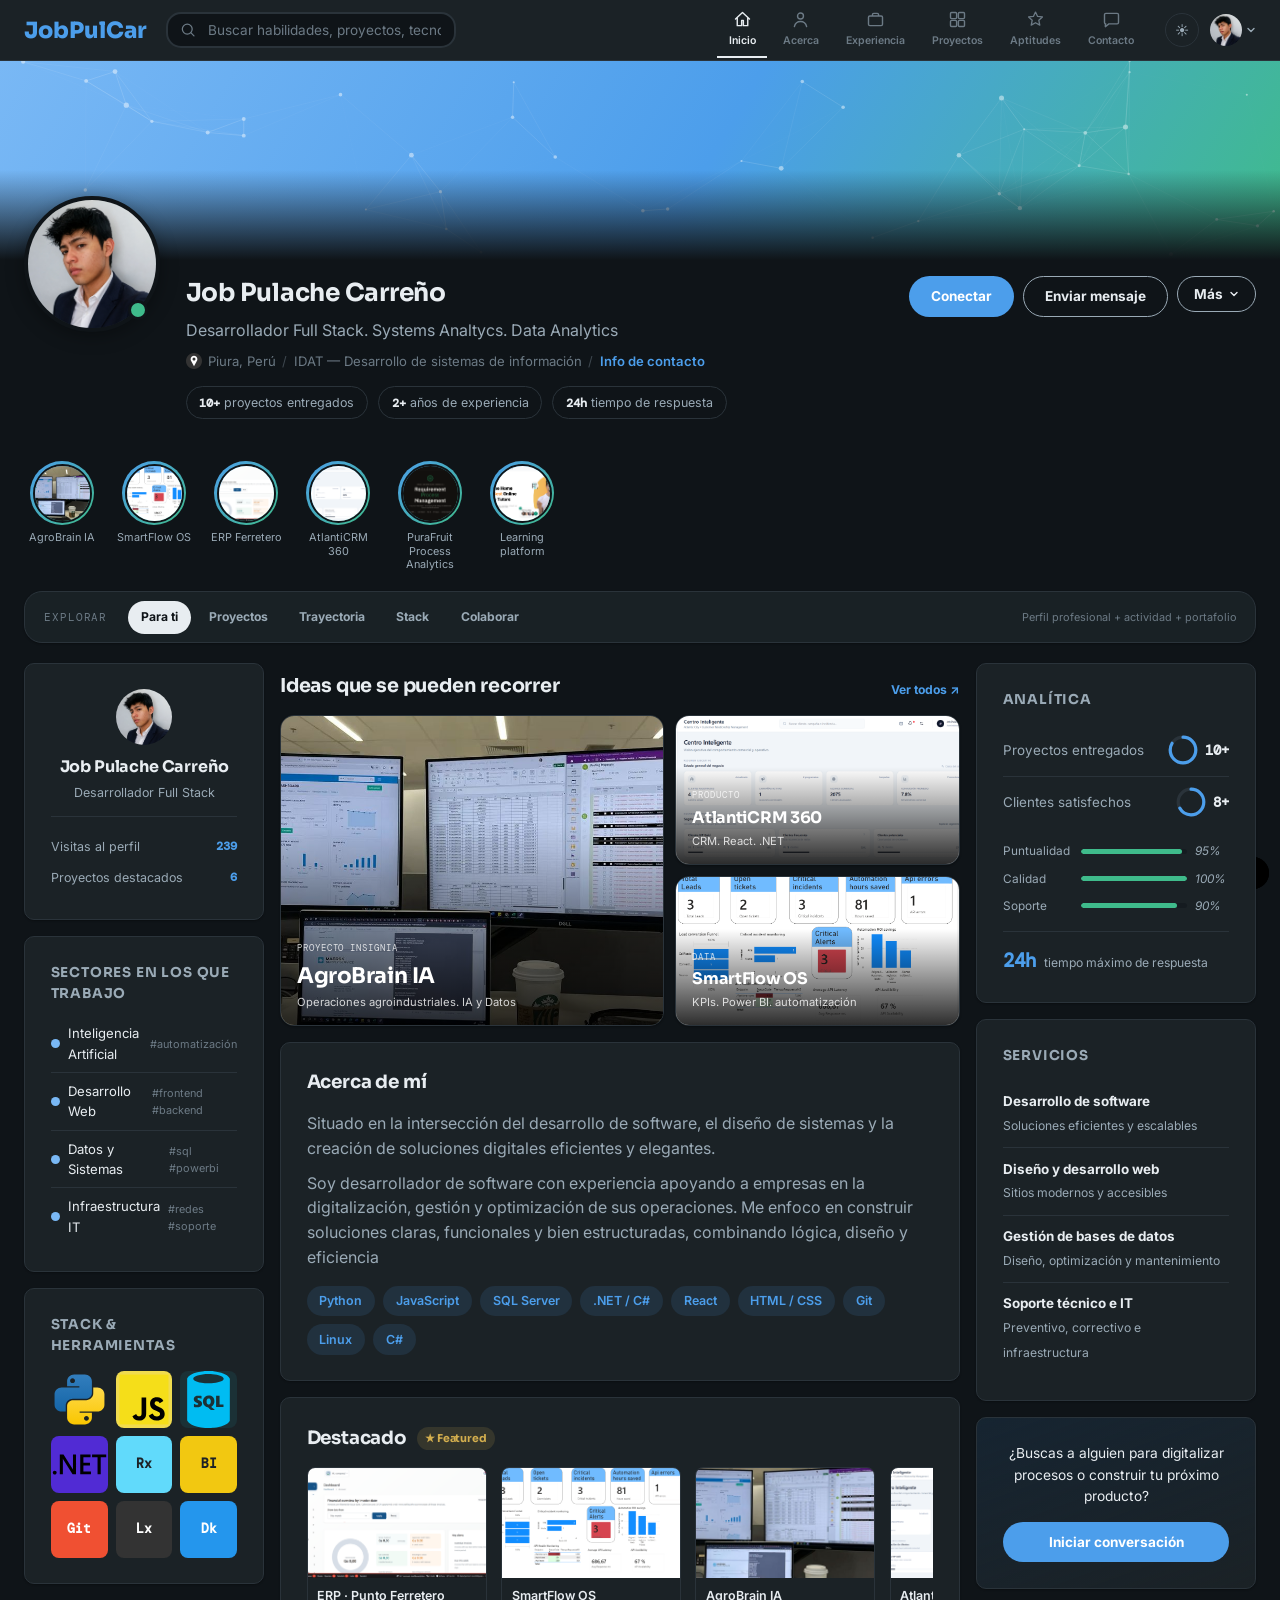
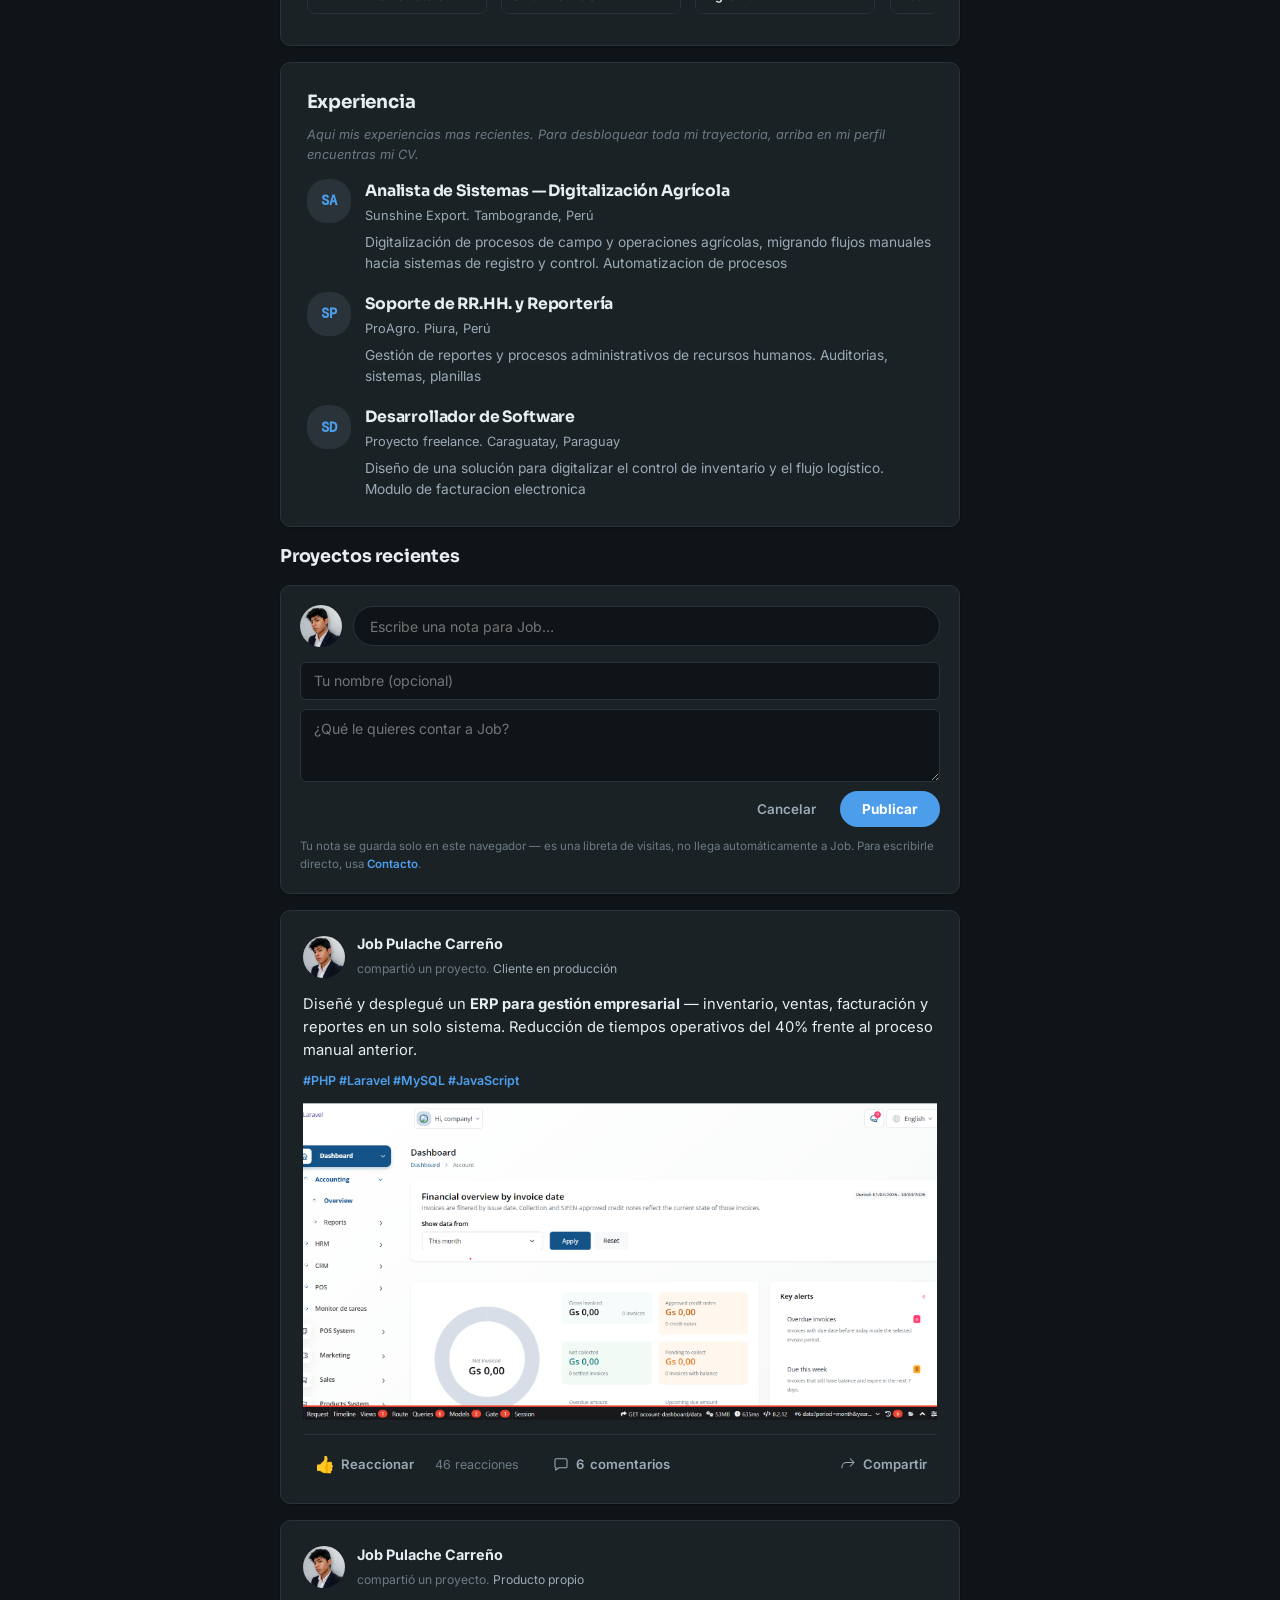
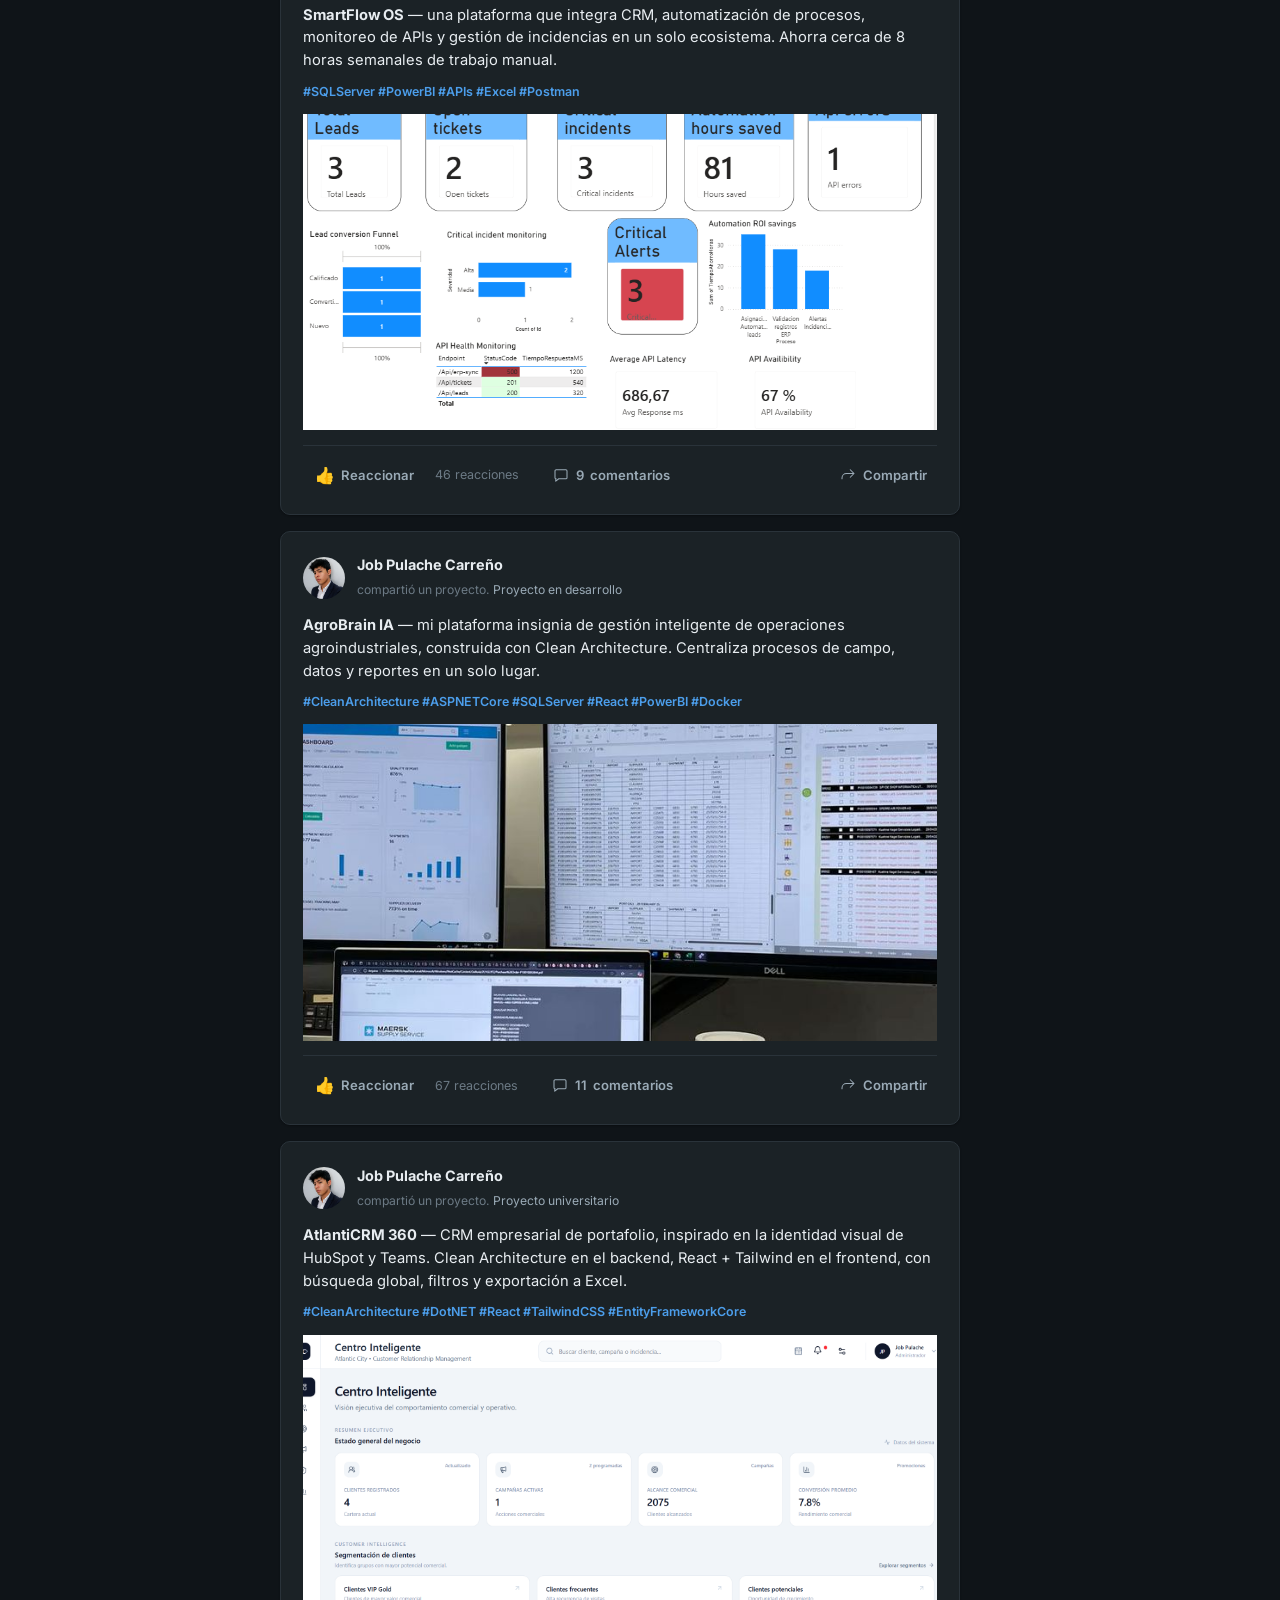
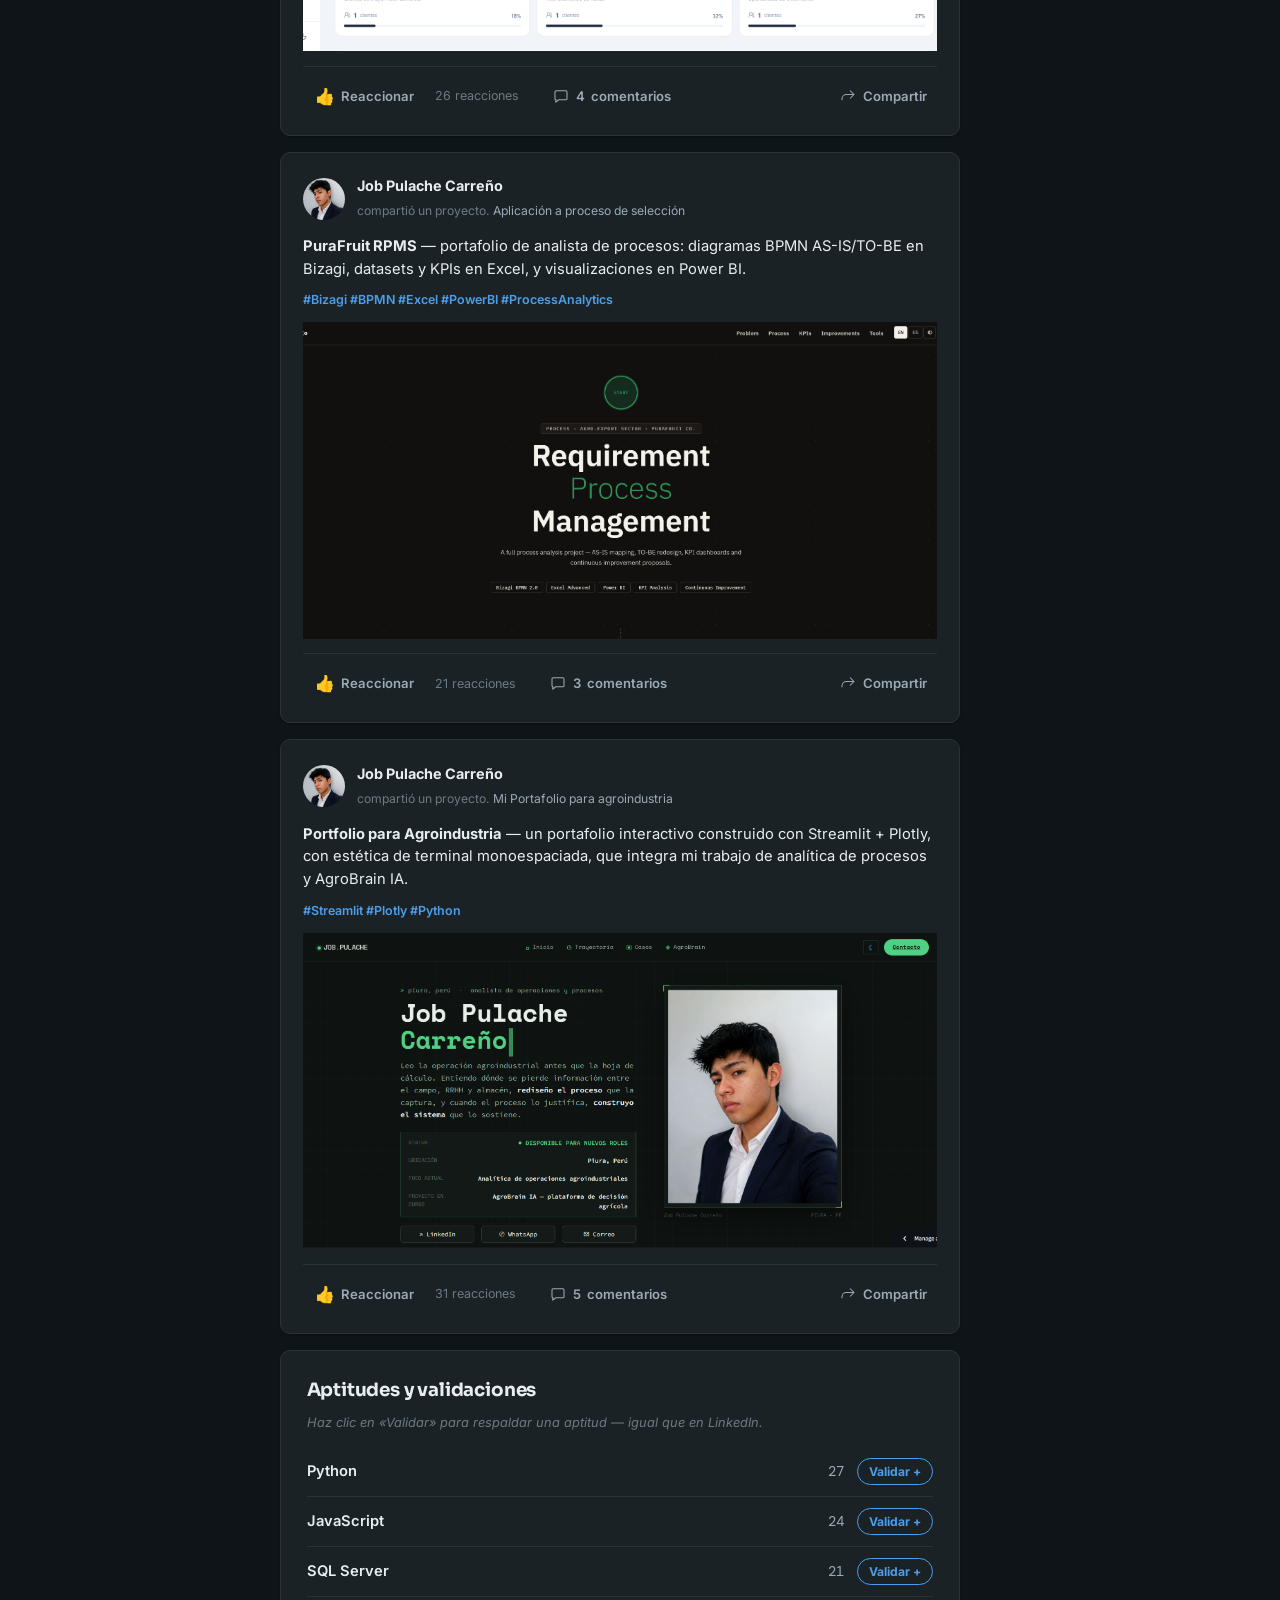
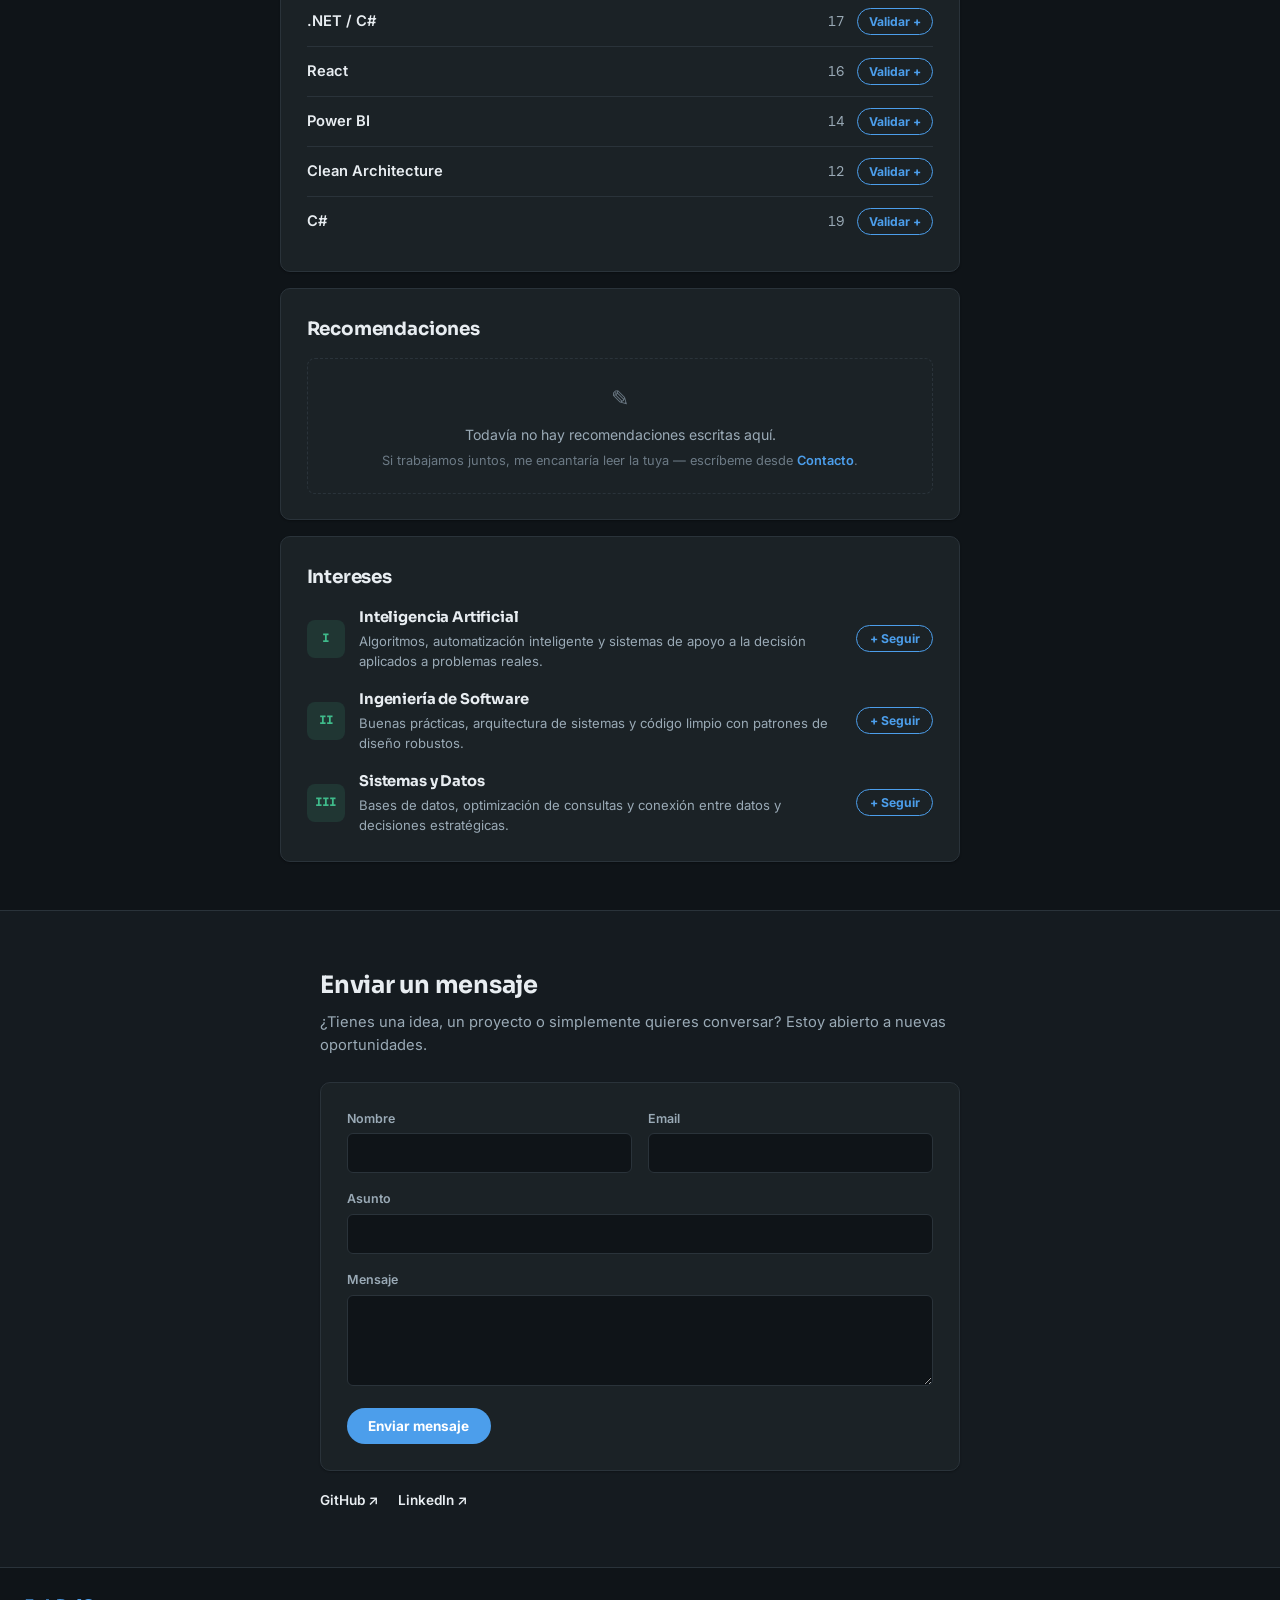
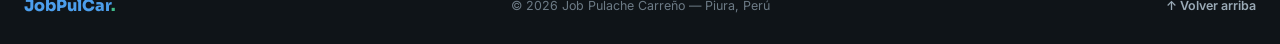
==== commit 03d334a6: "updated someone skills in svg format" ====
--- a/index.html
+++ b/index.html
@@ -5,17 +5,13 @@
   <meta charset="UTF-8" />
   <meta name="viewport" content="width=device-width, initial-scale=1.0" />
   <title>Job Pulache Carreño — Desarrollador Full Stack</title>
-  <meta name="description"
-    content="Portafolio profesional de Job Isai Pulache Carreño. Desarrollador de software especializado en sistemas agroindustriales, aplicaciones web, bases de datos y soporte técnico. Python, JavaScript, SQL, .NET y Linux." />
-  <meta name="keywords"
-    content="Job Pulache Carreño, Desarrollador de Software, Portafolio Profesional, Sistemas Agroindustriales, Desarrollo Web, Bases de Datos, Soporte Técnico, Python, JavaScript, SQL, Linux, Piura, Perú">
+  <meta name="description" content="Portafolio profesional de Job Isai Pulache Carreño. Desarrollador de software especializado en sistemas agroindustriales, aplicaciones web, bases de datos y soporte técnico. Python, JavaScript, SQL, .NET y Linux." />
+  <meta name="keywords" content="Job Pulache Carreño, Desarrollador de Software, Portafolio Profesional, Sistemas Agroindustriales, Desarrollo Web, Bases de Datos, Soporte Técnico, Python, JavaScript, SQL, Linux, Piura, Perú">
   <meta name="author" content="Job Isai Pulache Carreño">
   <link id="favicon" rel="icon" type="image/png" sizes="256x256" href="Imgs/letra-j (1).png">
   <link rel="preconnect" href="https://fonts.googleapis.com">
   <link rel="preconnect" href="https://fonts.gstatic.com" crossorigin>
-  <link
-    href="https://fonts.googleapis.com/css2?family=Sora:wght@400;500;600;700;800&family=Inter:wght@400;500;600&family=DM+Mono:wght@400;500&display=swap"
-    rel="stylesheet">
+  <link href="https://fonts.googleapis.com/css2?family=Sora:wght@400;500;600;700;800&family=Inter:wght@400;500;600&family=DM+Mono:wght@400;500&display=swap" rel="stylesheet">
   <link rel="stylesheet" href="css/styles.css">
 </head>
 
@@ -29,72 +25,43 @@
       <a href="#hero" class="nav-logo" aria-label="Inicio">JobPulCar</a>
 
       <div class="nav-search">
-        <svg width="16" height="16" viewBox="0 0 16 16" fill="none">
-          <circle cx="7" cy="7" r="5.5" stroke="currentColor" stroke-width="1.4" />
-          <path d="M11.2 11.2L14.5 14.5" stroke="currentColor" stroke-width="1.4" stroke-linecap="round" />
-        </svg>
+        <svg width="16" height="16" viewBox="0 0 16 16" fill="none"><circle cx="7" cy="7" r="5.5" stroke="currentColor" stroke-width="1.4"/><path d="M11.2 11.2L14.5 14.5" stroke="currentColor" stroke-width="1.4" stroke-linecap="round"/></svg>
         <input type="text" id="siteSearch" placeholder="Buscar habilidades, proyectos, tecnologías…" autocomplete="off">
       </div>
 
       <nav class="nav-icons" aria-label="Secciones">
         <a href="#hero" class="nav-item active" data-target="hero">
-          <svg viewBox="0 0 24 24" fill="none">
-            <path d="M4 11.5L12 4l8 7.5M6 10v9h5v-6h2v6h5v-9" stroke="currentColor" stroke-width="1.6"
-              stroke-linecap="round" stroke-linejoin="round" />
-          </svg>
+          <svg viewBox="0 0 24 24" fill="none"><path d="M4 11.5L12 4l8 7.5M6 10v9h5v-6h2v6h5v-9" stroke="currentColor" stroke-width="1.6" stroke-linecap="round" stroke-linejoin="round"/></svg>
           <span>Inicio</span>
         </a>
         <a href="#about" class="nav-item" data-target="about">
-          <svg viewBox="0 0 24 24" fill="none">
-            <circle cx="12" cy="8" r="3.4" stroke="currentColor" stroke-width="1.6" />
-            <path d="M5 20c1-3.8 4-5.7 7-5.7s6 1.9 7 5.7" stroke="currentColor" stroke-width="1.6"
-              stroke-linecap="round" />
-          </svg>
+          <svg viewBox="0 0 24 24" fill="none"><circle cx="12" cy="8" r="3.4" stroke="currentColor" stroke-width="1.6"/><path d="M5 20c1-3.8 4-5.7 7-5.7s6 1.9 7 5.7" stroke="currentColor" stroke-width="1.6" stroke-linecap="round"/></svg>
           <span>Acerca</span>
         </a>
         <a href="#experience" class="nav-item" data-target="experience">
-          <svg viewBox="0 0 24 24" fill="none">
-            <rect x="4" y="8" width="16" height="11" rx="1.5" stroke="currentColor" stroke-width="1.6" />
-            <path d="M8.5 8V6.5A1.5 1.5 0 0110 5h4a1.5 1.5 0 011.5 1.5V8" stroke="currentColor" stroke-width="1.6" />
-          </svg>
+          <svg viewBox="0 0 24 24" fill="none"><rect x="4" y="8" width="16" height="11" rx="1.5" stroke="currentColor" stroke-width="1.6"/><path d="M8.5 8V6.5A1.5 1.5 0 0110 5h4a1.5 1.5 0 011.5 1.5V8" stroke="currentColor" stroke-width="1.6"/></svg>
           <span>Experiencia</span>
         </a>
         <a href="#projects" class="nav-item" data-target="projects">
-          <svg viewBox="0 0 24 24" fill="none">
-            <rect x="4" y="4" width="7" height="7" rx="1.2" stroke="currentColor" stroke-width="1.6" />
-            <rect x="13" y="4" width="7" height="7" rx="1.2" stroke="currentColor" stroke-width="1.6" />
-            <rect x="4" y="13" width="7" height="7" rx="1.2" stroke="currentColor" stroke-width="1.6" />
-            <rect x="13" y="13" width="7" height="7" rx="1.2" stroke="currentColor" stroke-width="1.6" />
-          </svg>
+          <svg viewBox="0 0 24 24" fill="none"><rect x="4" y="4" width="7" height="7" rx="1.2" stroke="currentColor" stroke-width="1.6"/><rect x="13" y="4" width="7" height="7" rx="1.2" stroke="currentColor" stroke-width="1.6"/><rect x="4" y="13" width="7" height="7" rx="1.2" stroke="currentColor" stroke-width="1.6"/><rect x="13" y="13" width="7" height="7" rx="1.2" stroke="currentColor" stroke-width="1.6"/></svg>
           <span>Proyectos</span>
         </a>
         <a href="#skills" class="nav-item" data-target="skills">
-          <svg viewBox="0 0 24 24" fill="none">
-            <path d="M12 3.5l2.4 5 5.5.6-4.1 3.8 1.1 5.5L12 15.7l-4.9 2.7 1.1-5.5-4.1-3.8 5.5-.6L12 3.5z"
-              stroke="currentColor" stroke-width="1.5" stroke-linejoin="round" />
-          </svg>
+          <svg viewBox="0 0 24 24" fill="none"><path d="M12 3.5l2.4 5 5.5.6-4.1 3.8 1.1 5.5L12 15.7l-4.9 2.7 1.1-5.5-4.1-3.8 5.5-.6L12 3.5z" stroke="currentColor" stroke-width="1.5" stroke-linejoin="round"/></svg>
           <span>Aptitudes</span>
         </a>
         <a href="#contact" class="nav-item" data-target="contact">
-          <svg viewBox="0 0 24 24" fill="none">
-            <path
-              d="M4 6.5A1.5 1.5 0 015.5 5h13A1.5 1.5 0 0120 6.5v9a1.5 1.5 0 01-1.5 1.5H9l-4 3.2V17H5.5A1.5 1.5 0 014 15.5v-9z"
-              stroke="currentColor" stroke-width="1.6" stroke-linejoin="round" />
-          </svg>
+          <svg viewBox="0 0 24 24" fill="none"><path d="M4 6.5A1.5 1.5 0 015.5 5h13A1.5 1.5 0 0120 6.5v9a1.5 1.5 0 01-1.5 1.5H9l-4 3.2V17H5.5A1.5 1.5 0 014 15.5v-9z" stroke="currentColor" stroke-width="1.6" stroke-linejoin="round"/></svg>
           <span>Contacto</span>
         </a>
       </nav>
 
       <div class="nav-actions">
-        <button class="theme-toggle" id="themeToggle" aria-label="Cambiar tema"><span
-            class="theme-icon"></span></button>
+        <button class="theme-toggle" id="themeToggle" aria-label="Cambiar tema"><span class="theme-icon"></span></button>
         <div class="nav-profile" id="navProfile">
           <button class="nav-avatar-btn" id="navAvatarBtn" aria-haspopup="true">
             <img src="Imgs/ImgJobUpdated.jpeg" alt="">
-            <svg class="caret" width="10" height="10" viewBox="0 0 10 10" fill="none">
-              <path d="M2 3.5L5 6.5L8 3.5" stroke="currentColor" stroke-width="1.4" stroke-linecap="round"
-                stroke-linejoin="round" />
-            </svg>
+            <svg class="caret" width="10" height="10" viewBox="0 0 10 10" fill="none"><path d="M2 3.5L5 6.5L8 3.5" stroke="currentColor" stroke-width="1.4" stroke-linecap="round" stroke-linejoin="round"/></svg>
           </button>
           <div class="nav-dropdown" id="navDropdown">
             <a href="cv/cvJobPulache_FullStack_2026.pdf" target="_blank">Descargar CV — Full Stack</a>
@@ -117,10 +84,7 @@
       </div>
     </div>
     <div class="mm-search">
-      <svg width="16" height="16" viewBox="0 0 16 16" fill="none">
-        <circle cx="7" cy="7" r="5.5" stroke="currentColor" stroke-width="1.4" />
-        <path d="M11.2 11.2L14.5 14.5" stroke="currentColor" stroke-width="1.4" stroke-linecap="round" />
-      </svg>
+      <svg width="16" height="16" viewBox="0 0 16 16" fill="none"><circle cx="7" cy="7" r="5.5" stroke="currentColor" stroke-width="1.4"/><path d="M11.2 11.2L14.5 14.5" stroke="currentColor" stroke-width="1.4" stroke-linecap="round"/></svg>
       <input type="text" id="siteSearchMobile" placeholder="Buscar habilidades, proyectos…" autocomplete="off">
     </div>
     <nav class="mm-nav">
@@ -158,7 +122,7 @@
         <div class="identity-block">
           <div class="identity-top">
             <h1>Job Pulache Carreño</h1>
-
+            
           </div>
           <p class="headline">Desarrollador Full Stack. Systems Analtycs. Data Analytics</p>
           <p class="sub-meta">
@@ -177,11 +141,7 @@
           <button class="btn btn-primary" id="connectBtn" data-state="idle">Conectar</button>
           <a href="#contact" class="btn btn-outline">Enviar mensaje</a>
           <div class="more-menu">
-            <button class="btn btn-icon" id="moreBtn" aria-haspopup="true">Más <svg width="10" height="10"
-                viewBox="0 0 10 10" fill="none">
-                <path d="M2 3.5L5 6.5L8 3.5" stroke="currentColor" stroke-width="1.4" stroke-linecap="round"
-                  stroke-linejoin="round" />
-              </svg></button>
+            <button class="btn btn-icon" id="moreBtn" aria-haspopup="true">Más <svg width="10" height="10" viewBox="0 0 10 10" fill="none"><path d="M2 3.5L5 6.5L8 3.5" stroke="currentColor" stroke-width="1.4" stroke-linecap="round" stroke-linejoin="round"/></svg></button>
             <div class="more-dropdown" id="moreDropdown">
               <a href="cv/cvJobPulache_FullStack_2026.pdf" target="_blank">Descargar CV (PDF)</a>
               <a href="https://github.com/Job-Pulache" target="_blank">Ver GitHub ↗</a>
@@ -258,18 +218,10 @@
         <div class="card stack-card">
           <h4>Stack &amp; herramientas</h4>
           <div class="stack-grid">
-            <div class="stack-tile" style=""><svg xmlns="http://www.w3.org/2000/svg" x="0px" y="0px" width="100"
-                height="100" viewBox="0 0 48 48">
-                <path fill="#0277BD"
-                  d="M24.047,5c-1.555,0.005-2.633,0.142-3.936,0.367c-3.848,0.67-4.549,2.077-4.549,4.67V14h9v2H15.22h-4.35c-2.636,0-4.943,1.242-5.674,4.219c-0.826,3.417-0.863,5.557,0,9.125C5.851,32.005,7.294,34,9.931,34h3.632v-5.104c0-2.966,2.686-5.896,5.764-5.896h7.236c2.523,0,5-1.862,5-4.377v-8.586c0-2.439-1.759-4.263-4.218-4.672C27.406,5.359,25.589,4.994,24.047,5z M19.063,9c0.821,0,1.5,0.677,1.5,1.502c0,0.833-0.679,1.498-1.5,1.498c-0.837,0-1.5-0.664-1.5-1.498C17.563,9.68,18.226,9,19.063,9z">
-                </path>
-                <path fill="#FFC107"
-                  d="M23.078,43c1.555-0.005,2.633-0.142,3.936-0.367c3.848-0.67,4.549-2.077,4.549-4.67V34h-9v-2h9.343h4.35c2.636,0,4.943-1.242,5.674-4.219c0.826-3.417,0.863-5.557,0-9.125C41.274,15.995,39.831,14,37.194,14h-3.632v5.104c0,2.966-2.686,5.896-5.764,5.896h-7.236c-2.523,0-5,1.862-5,4.377v8.586c0,2.439,1.759,4.263,4.218,4.672C19.719,42.641,21.536,43.006,23.078,43z M28.063,39c-0.821,0-1.5-0.677-1.5-1.502c0-0.833,0.679-1.498,1.5-1.498c0.837,0,1.5,0.664,1.5,1.498C29.563,38.32,28.899,39,28.063,39z">
-                </path>
-              </svg></div>
+            <div class="stack-tile" style="--tile:#"><img src="Imgs/python-svgrepo-com.svg" alt="IconPython"></div>
             <div class="stack-tile" style="--tile:#F0DB4F; color:#1D2226"><img src="Imgs/js-official-svgrepo-com (2).svg" alt=""></div>
-            <div class="stack-tile" style="--tile:#CC2927">SQL</div>
-            <div class="stack-tile" style="--tile:#512BD4">.NET</div>
+            <div class="stack-tile" style="--tile:#1DAFBF1A"><img src="Imgs/sql-database-generic-svgrepo-com (1).svg" alt=""></div>
+            <div class="stack-tile" style="--tile:#512BD4"><img src="Imgs/dotnet-svgrepo-com.svg" alt=""></div>
             <div class="stack-tile" style="--tile:#61DAFB; color:#1D2226">Rx</div>
             <div class="stack-tile" style="--tile:#F2C811; color:#1D2226">BI</div>
             <div class="stack-tile" style="--tile:#F05032">Git</div>
@@ -321,11 +273,8 @@
         <!-- ABOUT -->
         <section class="card about-card" id="about">
           <h2>Acerca de mí</h2>
-          <p class="">Situado en la intersección del desarrollo de software, el diseño de sistemas y la creación de
-            soluciones digitales eficientes y elegantes.</p>
-          <p>Soy desarrollador de software con experiencia apoyando a empresas en la digitalización, gestión y
-            optimización de sus operaciones. Me enfoco en construir soluciones claras, funcionales y bien estructuradas,
-            combinando lógica, diseño y eficiencia</p>
+          <p class="">Situado en la intersección del desarrollo de software, el diseño de sistemas y la creación de soluciones digitales eficientes y elegantes.</p>
+          <p>Soy desarrollador de software con experiencia apoyando a empresas en la digitalización, gestión y optimización de sus operaciones. Me enfoco en construir soluciones claras, funcionales y bien estructuradas, combinando lógica, diseño y eficiencia</p>
           <div class="skills-row">
             <span class="skill-pill">Python</span>
             <span class="skill-pill">JavaScript</span>
@@ -347,9 +296,7 @@
               <img src="Imgs/erpPuntoFerretero.png" alt="ERP Punto Ferretero" loading="lazy">
               <span>ERP · Punto Ferretero</span>
             </a>
-            <a class="featured-item"
-              href="https://app.powerbi.com/groups/me/reports/3471cab4-cb5f-414e-815e-7767ef908482/edf0751370b4434eab71?experience=power-bi"
-              target="_blank">
+            <a class="featured-item" href="https://app.powerbi.com/groups/me/reports/3471cab4-cb5f-414e-815e-7767ef908482/edf0751370b4434eab71?experience=power-bi" target="_blank">
               <img src="Imgs/dashboard.png" alt="SmartFlow OS" loading="lazy">
               <span>SmartFlow OS</span>
             </a>
@@ -367,16 +314,14 @@
         <!-- EXPERIENCE -->
         <section class="card experience-card" id="experience">
           <h2>Experiencia</h2>
-          <p class="section-note">Aqui mis experiencias mas recientes. Para desbloquear toda mi trayectoria, arriba en
-            mi perfil encuentras mi CV.</p>
+          <p class="section-note">Aqui mis experiencias mas recientes. Para desbloquear toda mi trayectoria, arriba en mi perfil encuentras mi CV.</p>
           <div class="exp-list">
             <article class="exp-item">
               <div class="exp-logo">SA</div>
               <div class="exp-body">
                 <h3>Analista de Sistemas — Digitalización Agrícola</h3>
                 <span class="exp-company">Sunshine Export. Tambogrande, Perú</span>
-                <p>Digitalización de procesos de campo y operaciones agrícolas, migrando flujos manuales hacia sistemas
-                  de registro y control. Automatizacion de procesos</p>
+                <p>Digitalización de procesos de campo y operaciones agrícolas, migrando flujos manuales hacia sistemas  de registro y control. Automatizacion de procesos</p>
               </div>
             </article>
             <article class="exp-item">
@@ -384,8 +329,7 @@
               <div class="exp-body">
                 <h3>Soporte de RR.HH. y Reportería</h3>
                 <span class="exp-company">ProAgro. Piura, Perú</span>
-                <p>Gestión de reportes y procesos administrativos de recursos humanos. Auditorias, sistemas, planillas
-                </p>
+                <p>Gestión de reportes y procesos administrativos de recursos humanos. Auditorias, sistemas, planillas</p>
               </div>
             </article>
             <article class="exp-item">
@@ -393,8 +337,7 @@
               <div class="exp-body">
                 <h3>Desarrollador de Software</h3>
                 <span class="exp-company">Proyecto freelance. Caraguatay, Paraguay</span>
-                <p>Diseño de una solución para digitalizar el control de inventario y el flujo logístico. Modulo de
-                  facturacion electronica</p>
+                <p>Diseño de una solución para digitalizar el control de inventario y el flujo logístico. Modulo de facturacion electronica</p>
               </div>
             </article>
           </div>
@@ -417,8 +360,7 @@
                 <button type="submit" class="btn btn-primary">Publicar</button>
               </div>
             </form>
-            <p class="composer-note">Tu nota se guarda solo en este navegador — es una libreta de visitas, no llega
-              automáticamente a Job. Para escribirle directo, usa <a href="#contact">Contacto</a>.</p>
+            <p class="composer-note">Tu nota se guarda solo en este navegador — es una libreta de visitas, no llega automáticamente a Job. Para escribirle directo, usa <a href="#contact">Contacto</a>.</p>
           </div>
 
           <div id="guestbookFeed"></div>
@@ -431,9 +373,7 @@
                 <span>compartió un proyecto. <em>Cliente en producción</em></span>
               </div>
             </header>
-            <p class="post-text">Diseñé y desplegué un <strong>ERP para gestión empresarial</strong> — inventario,
-              ventas, facturación y reportes en un solo sistema. Reducción de tiempos operativos del 40% frente al
-              proceso manual anterior.</p>
+            <p class="post-text">Diseñé y desplegué un <strong>ERP para gestión empresarial</strong> — inventario, ventas, facturación y reportes en un solo sistema. Reducción de tiempos operativos del 40% frente al proceso manual anterior.</p>
             <div class="post-tags">#PHP #Laravel #MySQL #JavaScript</div>
             <a class="post-img-wrap" href="https://fe.puntoferreteropy.com" target="_blank">
               <img src="Imgs/erpPuntoFerretero.png" alt="ERP Punto Ferretero" loading="lazy">
@@ -441,8 +381,7 @@
             </a>
             <footer class="post-actions" data-post="erp-ferretero" data-base-reactions="46" data-base-comments="6">
               <div class="reaction-wrap">
-                <button class="react-main" aria-haspopup="true"><span class="react-emoji">👍</span><span
-                    class="react-label">Reaccionar</span></button>
+                <button class="react-main" aria-haspopup="true"><span class="react-emoji">👍</span><span class="react-label">Reaccionar</span></button>
                 <div class="reaction-picker" role="menu">
                   <button data-emo="like" title="Me gusta">👍</button>
                   <button data-emo="love" title="Me encanta">❤️</button>
@@ -452,23 +391,15 @@
                 </div>
                 <span class="reaction-total">46 reacciones</span>
               </div>
-              <button class="cmt-btn" aria-expanded="false"><svg viewBox="0 0 24 24" fill="none">
-                  <path
-                    d="M4 6.5A1.5 1.5 0 015.5 5h13A1.5 1.5 0 0120 6.5v9a1.5 1.5 0 01-1.5 1.5H9l-4 3.2V17H5.5A1.5 1.5 0 014 15.5v-9z"
-                    stroke="currentColor" stroke-width="1.4" stroke-linejoin="round" />
-                </svg><span class="cmt-count">6</span> comentarios</button>
-              <button class="share-btn"><svg viewBox="0 0 24 24" fill="none">
-                  <path d="M15 5l5 5-5 5M20 10H10a6 6 0 00-6 6v1" stroke="currentColor" stroke-width="1.4"
-                    stroke-linecap="round" stroke-linejoin="round" />
-                </svg> Compartir</button>
+              <button class="cmt-btn" aria-expanded="false"><svg viewBox="0 0 24 24" fill="none"><path d="M4 6.5A1.5 1.5 0 015.5 5h13A1.5 1.5 0 0120 6.5v9a1.5 1.5 0 01-1.5 1.5H9l-4 3.2V17H5.5A1.5 1.5 0 014 15.5v-9z" stroke="currentColor" stroke-width="1.4" stroke-linejoin="round"/></svg><span class="cmt-count">6</span> comentarios</button>
+              <button class="share-btn"><svg viewBox="0 0 24 24" fill="none"><path d="M15 5l5 5-5 5M20 10H10a6 6 0 00-6 6v1" stroke="currentColor" stroke-width="1.4" stroke-linecap="round" stroke-linejoin="round"/></svg> Compartir</button>
             </footer>
             <div class="comments-panel" id="comments-erp-ferretero" hidden>
               <div class="comments-list" id="comments-list-erp-ferretero"></div>
               <form class="comment-form" data-post="erp-ferretero">
                 <input type="text" class="comment-name" placeholder="Tu nombre (opcional)" autocomplete="off">
                 <div class="comment-input-row">
-                  <input type="text" class="comment-text" placeholder="Añade un comentario…" autocomplete="off"
-                    required>
+                  <input type="text" class="comment-text" placeholder="Añade un comentario…" autocomplete="off" required>
                   <button type="submit">Publicar</button>
                 </div>
               </form>
@@ -483,20 +414,15 @@
                 <span>compartió un proyecto. <em>Producto propio</em></span>
               </div>
             </header>
-            <p class="post-text"><strong>SmartFlow OS</strong> — una plataforma que integra CRM, automatización de
-              procesos, monitoreo de APIs y gestión de incidencias en un solo ecosistema. Ahorra cerca de 8 horas
-              semanales de trabajo manual.</p>
+            <p class="post-text"><strong>SmartFlow OS</strong> — una plataforma que integra CRM, automatización de procesos, monitoreo de APIs y gestión de incidencias en un solo ecosistema. Ahorra cerca de 8 horas semanales de trabajo manual.</p>
             <div class="post-tags">#SQLServer #PowerBI #APIs #Excel #Postman</div>
-            <a class="post-img-wrap"
-              href="https://app.powerbi.com/groups/me/reports/3471cab4-cb5f-414e-815e-7767ef908482/edf0751370b4434eab71?experience=power-bi"
-              target="_blank">
+            <a class="post-img-wrap" href="https://app.powerbi.com/groups/me/reports/3471cab4-cb5f-414e-815e-7767ef908482/edf0751370b4434eab71?experience=power-bi" target="_blank">
               <img src="Imgs/dashboard.png" alt="SmartFlow OS" loading="lazy">
               <span class="post-visit">Ver dashboard ↗</span>
             </a>
             <footer class="post-actions" data-post="smartflow-os" data-base-reactions="46" data-base-comments="9">
               <div class="reaction-wrap">
-                <button class="react-main" aria-haspopup="true"><span class="react-emoji">👍</span><span
-                    class="react-label">Reaccionar</span></button>
+                <button class="react-main" aria-haspopup="true"><span class="react-emoji">👍</span><span class="react-label">Reaccionar</span></button>
                 <div class="reaction-picker" role="menu">
                   <button data-emo="like" title="Me gusta">👍</button>
                   <button data-emo="love" title="Me encanta">❤️</button>
@@ -506,31 +432,22 @@
                 </div>
                 <span class="reaction-total">46 reacciones</span>
               </div>
-              <button class="cmt-btn" aria-expanded="false"><svg viewBox="0 0 24 24" fill="none">
-                  <path
-                    d="M4 6.5A1.5 1.5 0 015.5 5h13A1.5 1.5 0 0120 6.5v9a1.5 1.5 0 01-1.5 1.5H9l-4 3.2V17H5.5A1.5 1.5 0 014 15.5v-9z"
-                    stroke="currentColor" stroke-width="1.4" stroke-linejoin="round" />
-                </svg><span class="cmt-count">9</span> comentarios</button>
-              <button class="share-btn"><svg viewBox="0 0 24 24" fill="none">
-                  <path d="M15 5l5 5-5 5M20 10H10a6 6 0 00-6 6v1" stroke="currentColor" stroke-width="1.4"
-                    stroke-linecap="round" stroke-linejoin="round" />
-                </svg> Compartir</button>
+              <button class="cmt-btn" aria-expanded="false"><svg viewBox="0 0 24 24" fill="none"><path d="M4 6.5A1.5 1.5 0 015.5 5h13A1.5 1.5 0 0120 6.5v9a1.5 1.5 0 01-1.5 1.5H9l-4 3.2V17H5.5A1.5 1.5 0 014 15.5v-9z" stroke="currentColor" stroke-width="1.4" stroke-linejoin="round"/></svg><span class="cmt-count">9</span> comentarios</button>
+              <button class="share-btn"><svg viewBox="0 0 24 24" fill="none"><path d="M15 5l5 5-5 5M20 10H10a6 6 0 00-6 6v1" stroke="currentColor" stroke-width="1.4" stroke-linecap="round" stroke-linejoin="round"/></svg> Compartir</button>
             </footer>
             <div class="comments-panel" id="comments-smartflow-os" hidden>
               <div class="comments-list" id="comments-list-smartflow-os"></div>
               <form class="comment-form" data-post="smartflow-os">
                 <input type="text" class="comment-name" placeholder="Tu nombre (opcional)" autocomplete="off">
                 <div class="comment-input-row">
-                  <input type="text" class="comment-text" placeholder="Añade un comentario…" autocomplete="off"
-                    required>
+                  <input type="text" class="comment-text" placeholder="Añade un comentario…" autocomplete="off" required>
                   <button type="submit">Publicar</button>
                 </div>
               </form>
             </div>
           </article>
 
-          <article class="post-card"
-            data-tags="clean architecture asp.net core sql server react power bi docker agrobrain agroindustria">
+          <article class="post-card" data-tags="clean architecture asp.net core sql server react power bi docker agrobrain agroindustria">
             <header class="post-head">
               <img src="Imgs/ImgJobUpdated.jpeg" class="post-avatar" alt="">
               <div>
@@ -538,17 +455,14 @@
                 <span>compartió un proyecto. <em>Proyecto en desarrollo</em></span>
               </div>
             </header>
-            <p class="post-text"><strong>AgroBrain IA</strong> — mi plataforma insignia de gestión inteligente de
-              operaciones agroindustriales, construida con Clean Architecture. Centraliza procesos de campo, datos y
-              reportes en un solo lugar.</p>
+            <p class="post-text"><strong>AgroBrain IA</strong> — mi plataforma insignia de gestión inteligente de operaciones agroindustriales, construida con Clean Architecture. Centraliza procesos de campo, datos y reportes en un solo lugar.</p>
             <div class="post-tags">#CleanArchitecture #ASPNETCore #SQLServer #React #PowerBI #Docker</div>
             <div class="post-img-wrap">
               <img src="Imgs/DatBase.jpg" alt="AgroBrain IA" loading="lazy">
             </div>
             <footer class="post-actions" data-post="agrobrain-ia" data-base-reactions="67" data-base-comments="11">
               <div class="reaction-wrap">
-                <button class="react-main" aria-haspopup="true"><span class="react-emoji">👍</span><span
-                    class="react-label">Reaccionar</span></button>
+                <button class="react-main" aria-haspopup="true"><span class="react-emoji">👍</span><span class="react-label">Reaccionar</span></button>
                 <div class="reaction-picker" role="menu">
                   <button data-emo="like" title="Me gusta">👍</button>
                   <button data-emo="love" title="Me encanta">❤️</button>
@@ -558,23 +472,15 @@
                 </div>
                 <span class="reaction-total">67 reacciones</span>
               </div>
-              <button class="cmt-btn" aria-expanded="false"><svg viewBox="0 0 24 24" fill="none">
-                  <path
-                    d="M4 6.5A1.5 1.5 0 015.5 5h13A1.5 1.5 0 0120 6.5v9a1.5 1.5 0 01-1.5 1.5H9l-4 3.2V17H5.5A1.5 1.5 0 014 15.5v-9z"
-                    stroke="currentColor" stroke-width="1.4" stroke-linejoin="round" />
-                </svg><span class="cmt-count">11</span> comentarios</button>
-              <button class="share-btn"><svg viewBox="0 0 24 24" fill="none">
-                  <path d="M15 5l5 5-5 5M20 10H10a6 6 0 00-6 6v1" stroke="currentColor" stroke-width="1.4"
-                    stroke-linecap="round" stroke-linejoin="round" />
-                </svg> Compartir</button>
+              <button class="cmt-btn" aria-expanded="false"><svg viewBox="0 0 24 24" fill="none"><path d="M4 6.5A1.5 1.5 0 015.5 5h13A1.5 1.5 0 0120 6.5v9a1.5 1.5 0 01-1.5 1.5H9l-4 3.2V17H5.5A1.5 1.5 0 014 15.5v-9z" stroke="currentColor" stroke-width="1.4" stroke-linejoin="round"/></svg><span class="cmt-count">11</span> comentarios</button>
+              <button class="share-btn"><svg viewBox="0 0 24 24" fill="none"><path d="M15 5l5 5-5 5M20 10H10a6 6 0 00-6 6v1" stroke="currentColor" stroke-width="1.4" stroke-linecap="round" stroke-linejoin="round"/></svg> Compartir</button>
             </footer>
             <div class="comments-panel" id="comments-agrobrain-ia" hidden>
               <div class="comments-list" id="comments-list-agrobrain-ia"></div>
               <form class="comment-form" data-post="agrobrain-ia">
                 <input type="text" class="comment-name" placeholder="Tu nombre (opcional)" autocomplete="off">
                 <div class="comment-input-row">
-                  <input type="text" class="comment-text" placeholder="Añade un comentario…" autocomplete="off"
-                    required>
+                  <input type="text" class="comment-text" placeholder="Añade un comentario…" autocomplete="off" required>
                   <button type="submit">Publicar</button>
                 </div>
               </form>
@@ -589,17 +495,14 @@
                 <span>compartió un proyecto. <em>Proyecto universitario</em></span>
               </div>
             </header>
-            <p class="post-text"><strong>AtlantiCRM 360</strong> — CRM empresarial de portafolio, inspirado en la
-              identidad visual de HubSpot y Teams. Clean Architecture en el backend, React + Tailwind en el frontend,
-              con búsqueda global, filtros y exportación a Excel.</p>
+            <p class="post-text"><strong>AtlantiCRM 360</strong> — CRM empresarial de portafolio, inspirado en la identidad visual de HubSpot y Teams. Clean Architecture en el backend, React + Tailwind en el frontend, con búsqueda global, filtros y exportación a Excel.</p>
             <div class="post-tags">#CleanArchitecture #DotNET #React #TailwindCSS #EntityFrameworkCore</div>
             <div class="post-img-wrap">
               <img src="Imgs/atlanticity.png" alt="AtlantiCRM 360" loading="lazy">
             </div>
             <footer class="post-actions" data-post="atlanticrm-360" data-base-reactions="26" data-base-comments="4">
               <div class="reaction-wrap">
-                <button class="react-main" aria-haspopup="true"><span class="react-emoji">👍</span><span
-                    class="react-label">Reaccionar</span></button>
+                <button class="react-main" aria-haspopup="true"><span class="react-emoji">👍</span><span class="react-label">Reaccionar</span></button>
                 <div class="reaction-picker" role="menu">
                   <button data-emo="like" title="Me gusta">👍</button>
                   <button data-emo="love" title="Me encanta">❤️</button>
@@ -609,23 +512,15 @@
                 </div>
                 <span class="reaction-total">26 reacciones</span>
               </div>
-              <button class="cmt-btn" aria-expanded="false"><svg viewBox="0 0 24 24" fill="none">
-                  <path
-                    d="M4 6.5A1.5 1.5 0 015.5 5h13A1.5 1.5 0 0120 6.5v9a1.5 1.5 0 01-1.5 1.5H9l-4 3.2V17H5.5A1.5 1.5 0 014 15.5v-9z"
-                    stroke="currentColor" stroke-width="1.4" stroke-linejoin="round" />
-                </svg><span class="cmt-count">4</span> comentarios</button>
-              <button class="share-btn"><svg viewBox="0 0 24 24" fill="none">
-                  <path d="M15 5l5 5-5 5M20 10H10a6 6 0 00-6 6v1" stroke="currentColor" stroke-width="1.4"
-                    stroke-linecap="round" stroke-linejoin="round" />
-                </svg> Compartir</button>
+              <button class="cmt-btn" aria-expanded="false"><svg viewBox="0 0 24 24" fill="none"><path d="M4 6.5A1.5 1.5 0 015.5 5h13A1.5 1.5 0 0120 6.5v9a1.5 1.5 0 01-1.5 1.5H9l-4 3.2V17H5.5A1.5 1.5 0 014 15.5v-9z" stroke="currentColor" stroke-width="1.4" stroke-linejoin="round"/></svg><span class="cmt-count">4</span> comentarios</button>
+              <button class="share-btn"><svg viewBox="0 0 24 24" fill="none"><path d="M15 5l5 5-5 5M20 10H10a6 6 0 00-6 6v1" stroke="currentColor" stroke-width="1.4" stroke-linecap="round" stroke-linejoin="round"/></svg> Compartir</button>
             </footer>
             <div class="comments-panel" id="comments-atlanticrm-360" hidden>
               <div class="comments-list" id="comments-list-atlanticrm-360"></div>
               <form class="comment-form" data-post="atlanticrm-360">
                 <input type="text" class="comment-name" placeholder="Tu nombre (opcional)" autocomplete="off">
                 <div class="comment-input-row">
-                  <input type="text" class="comment-text" placeholder="Añade un comentario…" autocomplete="off"
-                    required>
+                  <input type="text" class="comment-text" placeholder="Añade un comentario…" autocomplete="off" required>
                   <button type="submit">Publicar</button>
                 </div>
               </form>
@@ -640,8 +535,7 @@
                 <span>compartió un proyecto. <em>Aplicación a proceso de selección</em></span>
               </div>
             </header>
-            <p class="post-text"><strong>PuraFruit RPMS</strong> — portafolio de analista de procesos: diagramas BPMN
-              AS-IS/TO-BE en Bizagi, datasets y KPIs en Excel, y visualizaciones en Power BI.</p>
+            <p class="post-text"><strong>PuraFruit RPMS</strong> — portafolio de analista de procesos: diagramas BPMN AS-IS/TO-BE en Bizagi, datasets y KPIs en Excel, y visualizaciones en Power BI.</p>
             <div class="post-tags">#Bizagi #BPMN #Excel #PowerBI #ProcessAnalytics</div>
             <a class="post-img-wrap" href="https://processanalytcsjobpulache.netlify.app" target="_blank">
               <img src="Imgs/puraFruit.png" alt="PuraFruit RPMS" loading="lazy">
@@ -649,8 +543,7 @@
             </a>
             <footer class="post-actions" data-post="purafruit-rpms" data-base-reactions="21" data-base-comments="3">
               <div class="reaction-wrap">
-                <button class="react-main" aria-haspopup="true"><span class="react-emoji">👍</span><span
-                    class="react-label">Reaccionar</span></button>
+                <button class="react-main" aria-haspopup="true"><span class="react-emoji">👍</span><span class="react-label">Reaccionar</span></button>
                 <div class="reaction-picker" role="menu">
                   <button data-emo="like" title="Me gusta">👍</button>
                   <button data-emo="love" title="Me encanta">❤️</button>
@@ -660,23 +553,15 @@
                 </div>
                 <span class="reaction-total">21 reacciones</span>
               </div>
-              <button class="cmt-btn" aria-expanded="false"><svg viewBox="0 0 24 24" fill="none">
-                  <path
-                    d="M4 6.5A1.5 1.5 0 015.5 5h13A1.5 1.5 0 0120 6.5v9a1.5 1.5 0 01-1.5 1.5H9l-4 3.2V17H5.5A1.5 1.5 0 014 15.5v-9z"
-                    stroke="currentColor" stroke-width="1.4" stroke-linejoin="round" />
-                </svg><span class="cmt-count">3</span> comentarios</button>
-              <button class="share-btn"><svg viewBox="0 0 24 24" fill="none">
-                  <path d="M15 5l5 5-5 5M20 10H10a6 6 0 00-6 6v1" stroke="currentColor" stroke-width="1.4"
-                    stroke-linecap="round" stroke-linejoin="round" />
-                </svg> Compartir</button>
+              <button class="cmt-btn" aria-expanded="false"><svg viewBox="0 0 24 24" fill="none"><path d="M4 6.5A1.5 1.5 0 015.5 5h13A1.5 1.5 0 0120 6.5v9a1.5 1.5 0 01-1.5 1.5H9l-4 3.2V17H5.5A1.5 1.5 0 014 15.5v-9z" stroke="currentColor" stroke-width="1.4" stroke-linejoin="round"/></svg><span class="cmt-count">3</span> comentarios</button>
+              <button class="share-btn"><svg viewBox="0 0 24 24" fill="none"><path d="M15 5l5 5-5 5M20 10H10a6 6 0 00-6 6v1" stroke="currentColor" stroke-width="1.4" stroke-linecap="round" stroke-linejoin="round"/></svg> Compartir</button>
             </footer>
             <div class="comments-panel" id="comments-purafruit-rpms" hidden>
               <div class="comments-list" id="comments-list-purafruit-rpms"></div>
               <form class="comment-form" data-post="purafruit-rpms">
                 <input type="text" class="comment-name" placeholder="Tu nombre (opcional)" autocomplete="off">
                 <div class="comment-input-row">
-                  <input type="text" class="comment-text" placeholder="Añade un comentario…" autocomplete="off"
-                    required>
+                  <input type="text" class="comment-text" placeholder="Añade un comentario…" autocomplete="off" required>
                   <button type="submit">Publicar</button>
                 </div>
               </form>
@@ -691,18 +576,15 @@
                 <span>compartió un proyecto. <em>Mi Portafolio para agroindustria</em></span>
               </div>
             </header>
-            <p class="post-text"><strong>Portfolio para Agroindustria</strong> — un portafolio interactivo construido
-              con Streamlit + Plotly, con estética de terminal monoespaciada, que integra mi trabajo de analítica de
-              procesos y AgroBrain IA.</p>
-            <div class="post-tags">#Streamlit #Plotly #Python</div>
+            <p class="post-text"><strong>Portfolio para Agroindustria</strong> — un portafolio interactivo construido con Streamlit + Plotly, con estética de terminal monoespaciada, que integra mi trabajo de analítica de procesos y AgroBrain IA.</p> 
+             <div class="post-tags">#Streamlit #Plotly #Python</div>
             <a class="post-img-wrap" href="https://dataportfolio-jobpulache.streamlit.app/" target="_blank">
               <img src="Imgs/pageAgro.png" alt="PuraFruit RPMS" loading="lazy">
               <span class="post-visit">Ver proyecto ↗</span>
             </a>
             <footer class="post-actions" data-post="terminal-de-campo" data-base-reactions="31" data-base-comments="5">
               <div class="reaction-wrap">
-                <button class="react-main" aria-haspopup="true"><span class="react-emoji">👍</span><span
-                    class="react-label">Reaccionar</span></button>
+                <button class="react-main" aria-haspopup="true"><span class="react-emoji">👍</span><span class="react-label">Reaccionar</span></button>
                 <div class="reaction-picker" role="menu">
                   <button data-emo="like" title="Me gusta">👍</button>
                   <button data-emo="love" title="Me encanta">❤️</button>
@@ -712,23 +594,15 @@
                 </div>
                 <span class="reaction-total">31 reacciones</span>
               </div>
-              <button class="cmt-btn" aria-expanded="false"><svg viewBox="0 0 24 24" fill="none">
-                  <path
-                    d="M4 6.5A1.5 1.5 0 015.5 5h13A1.5 1.5 0 0120 6.5v9a1.5 1.5 0 01-1.5 1.5H9l-4 3.2V17H5.5A1.5 1.5 0 014 15.5v-9z"
-                    stroke="currentColor" stroke-width="1.4" stroke-linejoin="round" />
-                </svg><span class="cmt-count">5</span> comentarios</button>
-              <button class="share-btn"><svg viewBox="0 0 24 24" fill="none">
-                  <path d="M15 5l5 5-5 5M20 10H10a6 6 0 00-6 6v1" stroke="currentColor" stroke-width="1.4"
-                    stroke-linecap="round" stroke-linejoin="round" />
-                </svg> Compartir</button>
+              <button class="cmt-btn" aria-expanded="false"><svg viewBox="0 0 24 24" fill="none"><path d="M4 6.5A1.5 1.5 0 015.5 5h13A1.5 1.5 0 0120 6.5v9a1.5 1.5 0 01-1.5 1.5H9l-4 3.2V17H5.5A1.5 1.5 0 014 15.5v-9z" stroke="currentColor" stroke-width="1.4" stroke-linejoin="round"/></svg><span class="cmt-count">5</span> comentarios</button>
+              <button class="share-btn"><svg viewBox="0 0 24 24" fill="none"><path d="M15 5l5 5-5 5M20 10H10a6 6 0 00-6 6v1" stroke="currentColor" stroke-width="1.4" stroke-linecap="round" stroke-linejoin="round"/></svg> Compartir</button>
             </footer>
             <div class="comments-panel" id="comments-terminal-de-campo" hidden>
               <div class="comments-list" id="comments-list-terminal-de-campo"></div>
               <form class="comment-form" data-post="terminal-de-campo">
                 <input type="text" class="comment-name" placeholder="Tu nombre (opcional)" autocomplete="off">
                 <div class="comment-input-row">
-                  <input type="text" class="comment-text" placeholder="Añade un comentario…" autocomplete="off"
-                    required>
+                  <input type="text" class="comment-text" placeholder="Añade un comentario…" autocomplete="off" required>
                   <button type="submit">Publicar</button>
                 </div>
               </form>
@@ -742,22 +616,14 @@
           <h2>Aptitudes y validaciones</h2>
           <p class="section-note">Haz clic en «Validar» para respaldar una aptitud — igual que en LinkedIn.</p>
           <ul class="endorse-list" id="endorseList">
-            <li data-skill="Python" data-base="27"><span class="endorse-name">Python</span><span
-                class="endorse-count">27</span><button class="endorse-btn">Validar +</button></li>
-            <li data-skill="JavaScript" data-base="24"><span class="endorse-name">JavaScript</span><span
-                class="endorse-count">24</span><button class="endorse-btn">Validar +</button></li>
-            <li data-skill="SQL Server" data-base="21"><span class="endorse-name">SQL Server</span><span
-                class="endorse-count">21</span><button class="endorse-btn">Validar +</button></li>
-            <li data-skill=".NET / C#" data-base="17"><span class="endorse-name">.NET / C#</span><span
-                class="endorse-count">17</span><button class="endorse-btn">Validar +</button></li>
-            <li data-skill="React" data-base="16"><span class="endorse-name">React</span><span
-                class="endorse-count">16</span><button class="endorse-btn">Validar +</button></li>
-            <li data-skill="Power BI" data-base="14"><span class="endorse-name">Power BI</span><span
-                class="endorse-count">14</span><button class="endorse-btn">Validar +</button></li>
-            <li data-skill="Clean Architecture" data-base="12"><span class="endorse-name">Clean Architecture</span><span
-                class="endorse-count">12</span><button class="endorse-btn">Validar +</button></li>
-            <li data-skill="Linux" data-base="19"><span class="endorse-name">C#</span><span
-                class="endorse-count">19</span><button class="endorse-btn">Validar +</button></li>
+            <li data-skill="Python" data-base="27"><span class="endorse-name">Python</span><span class="endorse-count">27</span><button class="endorse-btn">Validar +</button></li>
+            <li data-skill="JavaScript" data-base="24"><span class="endorse-name">JavaScript</span><span class="endorse-count">24</span><button class="endorse-btn">Validar +</button></li>
+            <li data-skill="SQL Server" data-base="21"><span class="endorse-name">SQL Server</span><span class="endorse-count">21</span><button class="endorse-btn">Validar +</button></li>
+            <li data-skill=".NET / C#" data-base="17"><span class="endorse-name">.NET / C#</span><span class="endorse-count">17</span><button class="endorse-btn">Validar +</button></li>
+            <li data-skill="React" data-base="16"><span class="endorse-name">React</span><span class="endorse-count">16</span><button class="endorse-btn">Validar +</button></li>
+            <li data-skill="Power BI" data-base="14"><span class="endorse-name">Power BI</span><span class="endorse-count">14</span><button class="endorse-btn">Validar +</button></li>
+            <li data-skill="Clean Architecture" data-base="12"><span class="endorse-name">Clean Architecture</span><span class="endorse-count">12</span><button class="endorse-btn">Validar +</button></li>
+            <li data-skill="Linux" data-base="19"><span class="endorse-name">C#</span><span class="endorse-count">19</span><button class="endorse-btn">Validar +</button></li>
           </ul>
         </section>
 
@@ -767,8 +633,7 @@
           <div class="recs-empty">
             <div class="recs-empty-icon">✎</div>
             <p>Todavía no hay recomendaciones escritas aquí.</p>
-            <p class="recs-empty-sub">Si trabajamos juntos, me encantaría leer la tuya — escríbeme desde <a
-                href="#contact">Contacto</a>.</p>
+            <p class="recs-empty-sub">Si trabajamos juntos, me encantaría leer la tuya — escríbeme desde <a href="#contact">Contacto</a>.</p>
           </div>
         </section>
 
@@ -780,8 +645,7 @@
               <div class="interest-icon">I</div>
               <div>
                 <h3>Inteligencia Artificial</h3>
-                <p>Algoritmos, automatización inteligente y sistemas de apoyo a la decisión aplicados a problemas
-                  reales.</p>
+                <p>Algoritmos, automatización inteligente y sistemas de apoyo a la decisión aplicados a problemas reales.</p>
               </div>
               <button class="follow-btn">+ Seguir</button>
             </div>
@@ -812,34 +676,16 @@
           <h4>Analítica</h4>
           <div class="stat-row">
             <span>Proyectos entregados</span>
-            <div class="mini-ring" data-target="10"><svg viewBox="0 0 40 40">
-                <circle cx="20" cy="20" r="16" class="ring-bg" />
-                <circle cx="20" cy="20" r="16" class="ring-fill" />
-              </svg><strong>10+</strong></div>
+            <div class="mini-ring" data-target="10"><svg viewBox="0 0 40 40"><circle cx="20" cy="20" r="16" class="ring-bg"/><circle cx="20" cy="20" r="16" class="ring-fill"/></svg><strong>10+</strong></div>
           </div>
           <div class="stat-row">
             <span>Clientes satisfechos</span>
-            <div class="mini-ring" data-target="8"><svg viewBox="0 0 40 40">
-                <circle cx="20" cy="20" r="16" class="ring-bg" />
-                <circle cx="20" cy="20" r="16" class="ring-fill" />
-              </svg><strong>8+</strong></div>
+            <div class="mini-ring" data-target="8"><svg viewBox="0 0 40 40"><circle cx="20" cy="20" r="16" class="ring-bg"/><circle cx="20" cy="20" r="16" class="ring-fill"/></svg><strong>8+</strong></div>
           </div>
           <div class="commit-bars">
-            <div class="commit-row"><span>Puntualidad</span>
-              <div class="commit-track">
-                <div class="commit-fill" data-w="95"></div>
-              </div><em>95%</em>
-            </div>
-            <div class="commit-row"><span>Calidad</span>
-              <div class="commit-track">
-                <div class="commit-fill" data-w="100"></div>
-              </div><em>100%</em>
-            </div>
-            <div class="commit-row"><span>Soporte</span>
-              <div class="commit-track">
-                <div class="commit-fill" data-w="90"></div>
-              </div><em>90%</em>
-            </div>
+            <div class="commit-row"><span>Puntualidad</span><div class="commit-track"><div class="commit-fill" data-w="95"></div></div><em>95%</em></div>
+            <div class="commit-row"><span>Calidad</span><div class="commit-track"><div class="commit-fill" data-w="100"></div></div><em>100%</em></div>
+            <div class="commit-row"><span>Soporte</span><div class="commit-track"><div class="commit-fill" data-w="90"></div></div><em>90%</em></div>
           </div>
           <div class="response-line"><strong>24h</strong><span>tiempo máximo de respuesta</span></div>
         </div>
@@ -908,28 +754,11 @@
 
   <!-- ═══════════════ MOBILE BOTTOM TAB BAR ═══════════════ -->
   <nav class="tab-bar" aria-label="Navegación móvil">
-    <a href="#hero" class="tab-item active" data-target="hero"><svg viewBox="0 0 24 24" fill="none">
-        <path d="M4 11.5L12 4l8 7.5M6 10v9h5v-6h2v6h5v-9" stroke="currentColor" stroke-width="1.7"
-          stroke-linecap="round" stroke-linejoin="round" />
-      </svg><span>Inicio</span></a>
-    <a href="#projects" class="tab-item" data-target="projects"><svg viewBox="0 0 24 24" fill="none">
-        <rect x="4" y="4" width="7" height="7" rx="1.2" stroke="currentColor" stroke-width="1.7" />
-        <rect x="13" y="4" width="7" height="7" rx="1.2" stroke="currentColor" stroke-width="1.7" />
-        <rect x="4" y="13" width="7" height="7" rx="1.2" stroke="currentColor" stroke-width="1.7" />
-        <rect x="13" y="13" width="7" height="7" rx="1.2" stroke="currentColor" stroke-width="1.7" />
-      </svg><span>Proyectos</span></a>
-    <a href="#skills" class="tab-item" data-target="skills"><svg viewBox="0 0 24 24" fill="none">
-        <path d="M12 3.5l2.4 5 5.5.6-4.1 3.8 1.1 5.5L12 15.7l-4.9 2.7 1.1-5.5-4.1-3.8 5.5-.6L12 3.5z"
-          stroke="currentColor" stroke-width="1.6" stroke-linejoin="round" />
-      </svg><span>Aptitudes</span></a>
-    <a href="#contact" class="tab-item" data-target="contact"><svg viewBox="0 0 24 24" fill="none">
-        <path
-          d="M4 6.5A1.5 1.5 0 015.5 5h13A1.5 1.5 0 0120 6.5v9a1.5 1.5 0 01-1.5 1.5H9l-4 3.2V17H5.5A1.5 1.5 0 014 15.5v-9z"
-          stroke="currentColor" stroke-width="1.7" stroke-linejoin="round" />
-      </svg><span>Contacto</span></a>
-    <button class="tab-item" id="tabMenuBtn"><svg viewBox="0 0 24 24" fill="none">
-        <path d="M4 7h16M4 12h16M4 17h16" stroke="currentColor" stroke-width="1.7" stroke-linecap="round" />
-      </svg><span>Menú</span></button>
+    <a href="#hero" class="tab-item active" data-target="hero"><svg viewBox="0 0 24 24" fill="none"><path d="M4 11.5L12 4l8 7.5M6 10v9h5v-6h2v6h5v-9" stroke="currentColor" stroke-width="1.7" stroke-linecap="round" stroke-linejoin="round"/></svg><span>Inicio</span></a>
+    <a href="#projects" class="tab-item" data-target="projects"><svg viewBox="0 0 24 24" fill="none"><rect x="4" y="4" width="7" height="7" rx="1.2" stroke="currentColor" stroke-width="1.7"/><rect x="13" y="4" width="7" height="7" rx="1.2" stroke="currentColor" stroke-width="1.7"/><rect x="4" y="13" width="7" height="7" rx="1.2" stroke="currentColor" stroke-width="1.7"/><rect x="13" y="13" width="7" height="7" rx="1.2" stroke="currentColor" stroke-width="1.7"/></svg><span>Proyectos</span></a>
+    <a href="#skills" class="tab-item" data-target="skills"><svg viewBox="0 0 24 24" fill="none"><path d="M12 3.5l2.4 5 5.5.6-4.1 3.8 1.1 5.5L12 15.7l-4.9 2.7 1.1-5.5-4.1-3.8 5.5-.6L12 3.5z" stroke="currentColor" stroke-width="1.6" stroke-linejoin="round"/></svg><span>Aptitudes</span></a>
+    <a href="#contact" class="tab-item" data-target="contact"><svg viewBox="0 0 24 24" fill="none"><path d="M4 6.5A1.5 1.5 0 015.5 5h13A1.5 1.5 0 0120 6.5v9a1.5 1.5 0 01-1.5 1.5H9l-4 3.2V17H5.5A1.5 1.5 0 014 15.5v-9z" stroke="currentColor" stroke-width="1.7" stroke-linejoin="round"/></svg><span>Contacto</span></a>
+    <button class="tab-item" id="tabMenuBtn"><svg viewBox="0 0 24 24" fill="none"><path d="M4 7h16M4 12h16M4 17h16" stroke="currentColor" stroke-width="1.7" stroke-linecap="round"/></svg><span>Menú</span></button>
   </nav>
 
   <!-- ═══════════════ LIGHTBOX ═══════════════ -->
@@ -946,5 +775,4 @@
 
   <script src="js/js.js"></script>
 </body>
-
-</html>+</html>
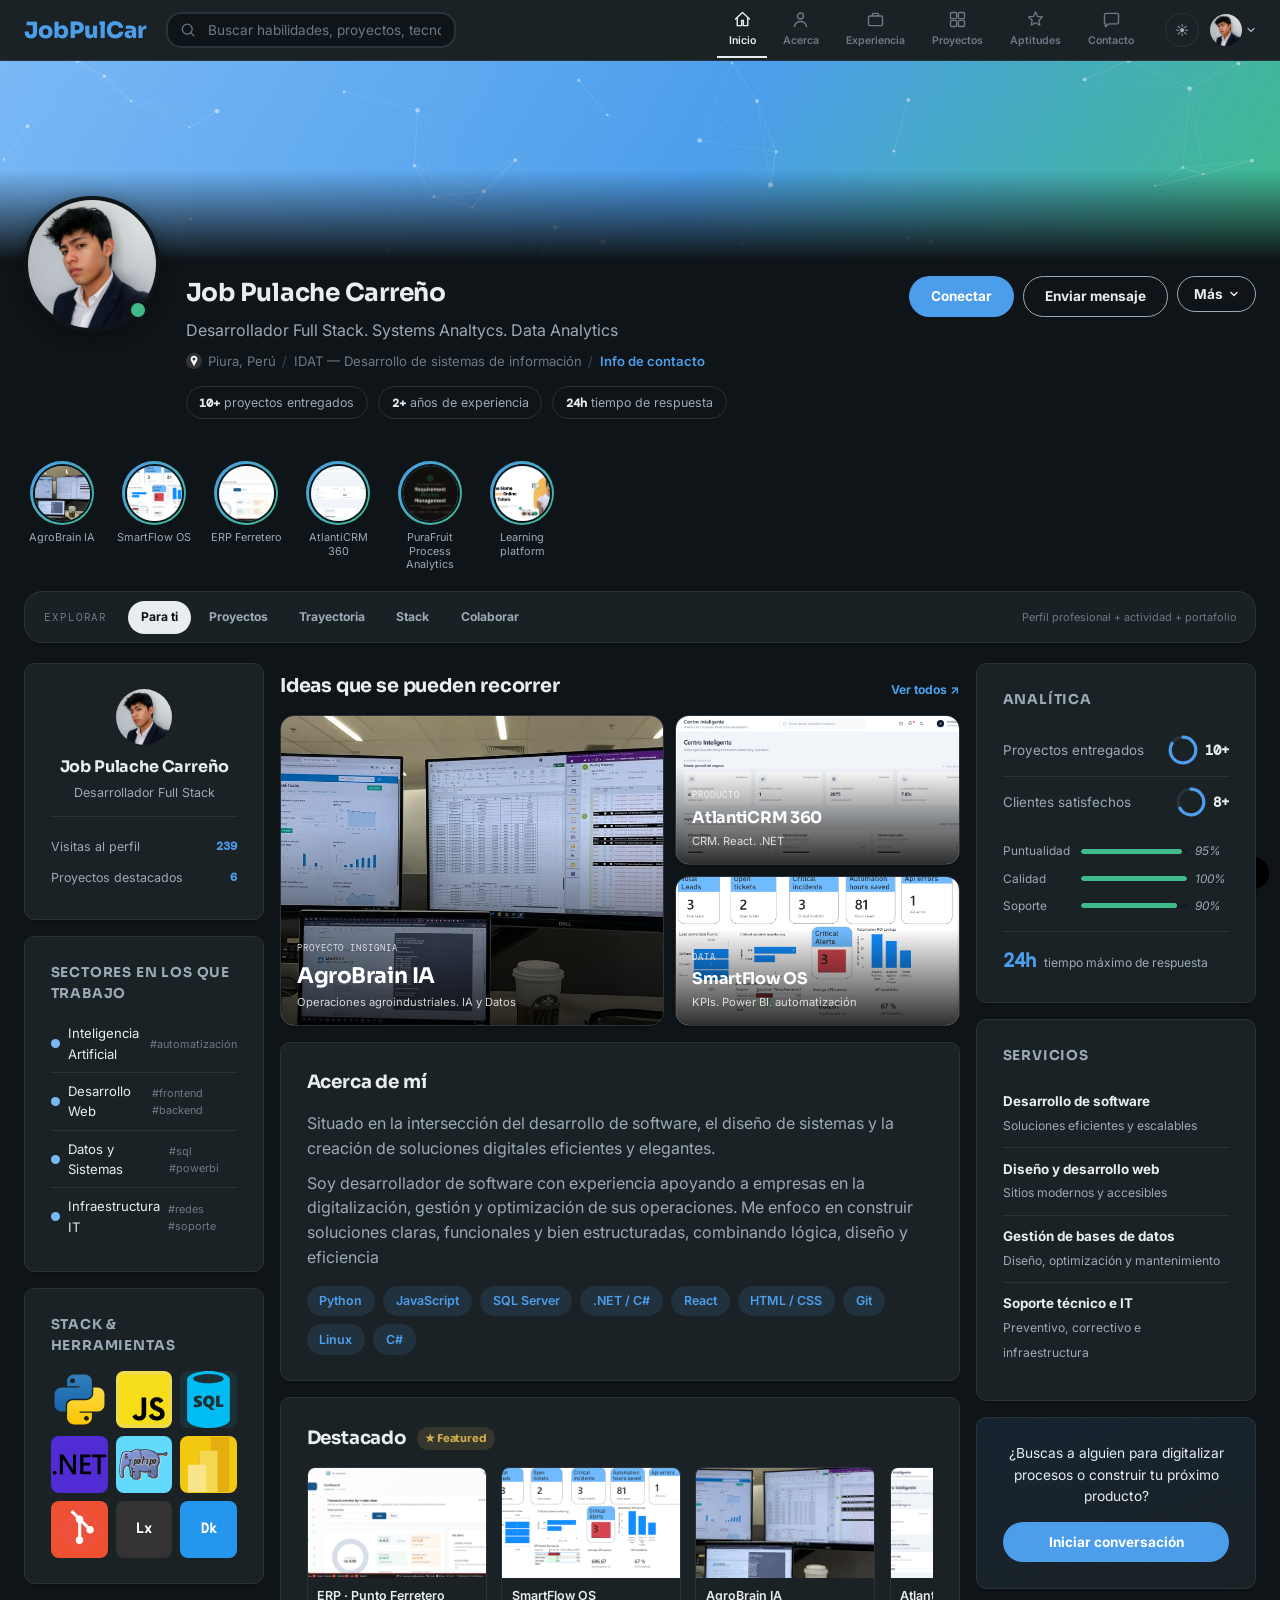
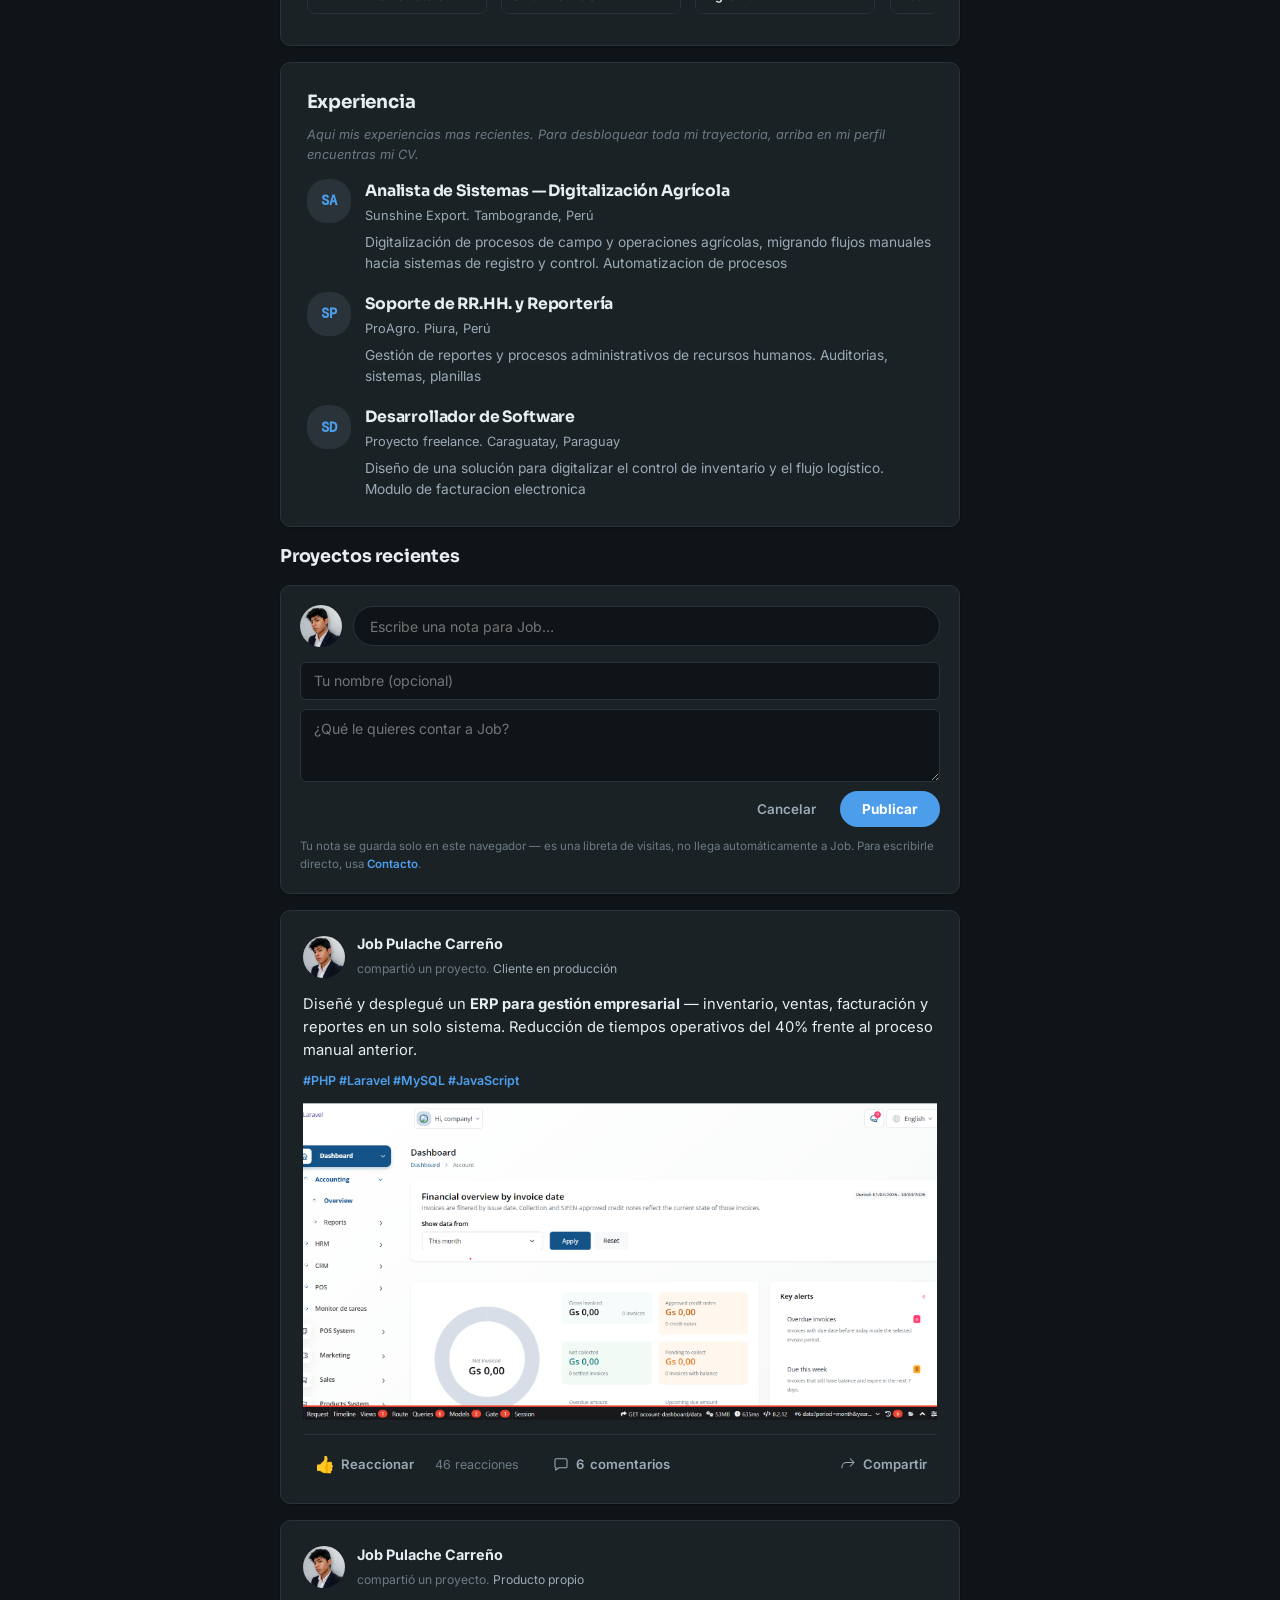
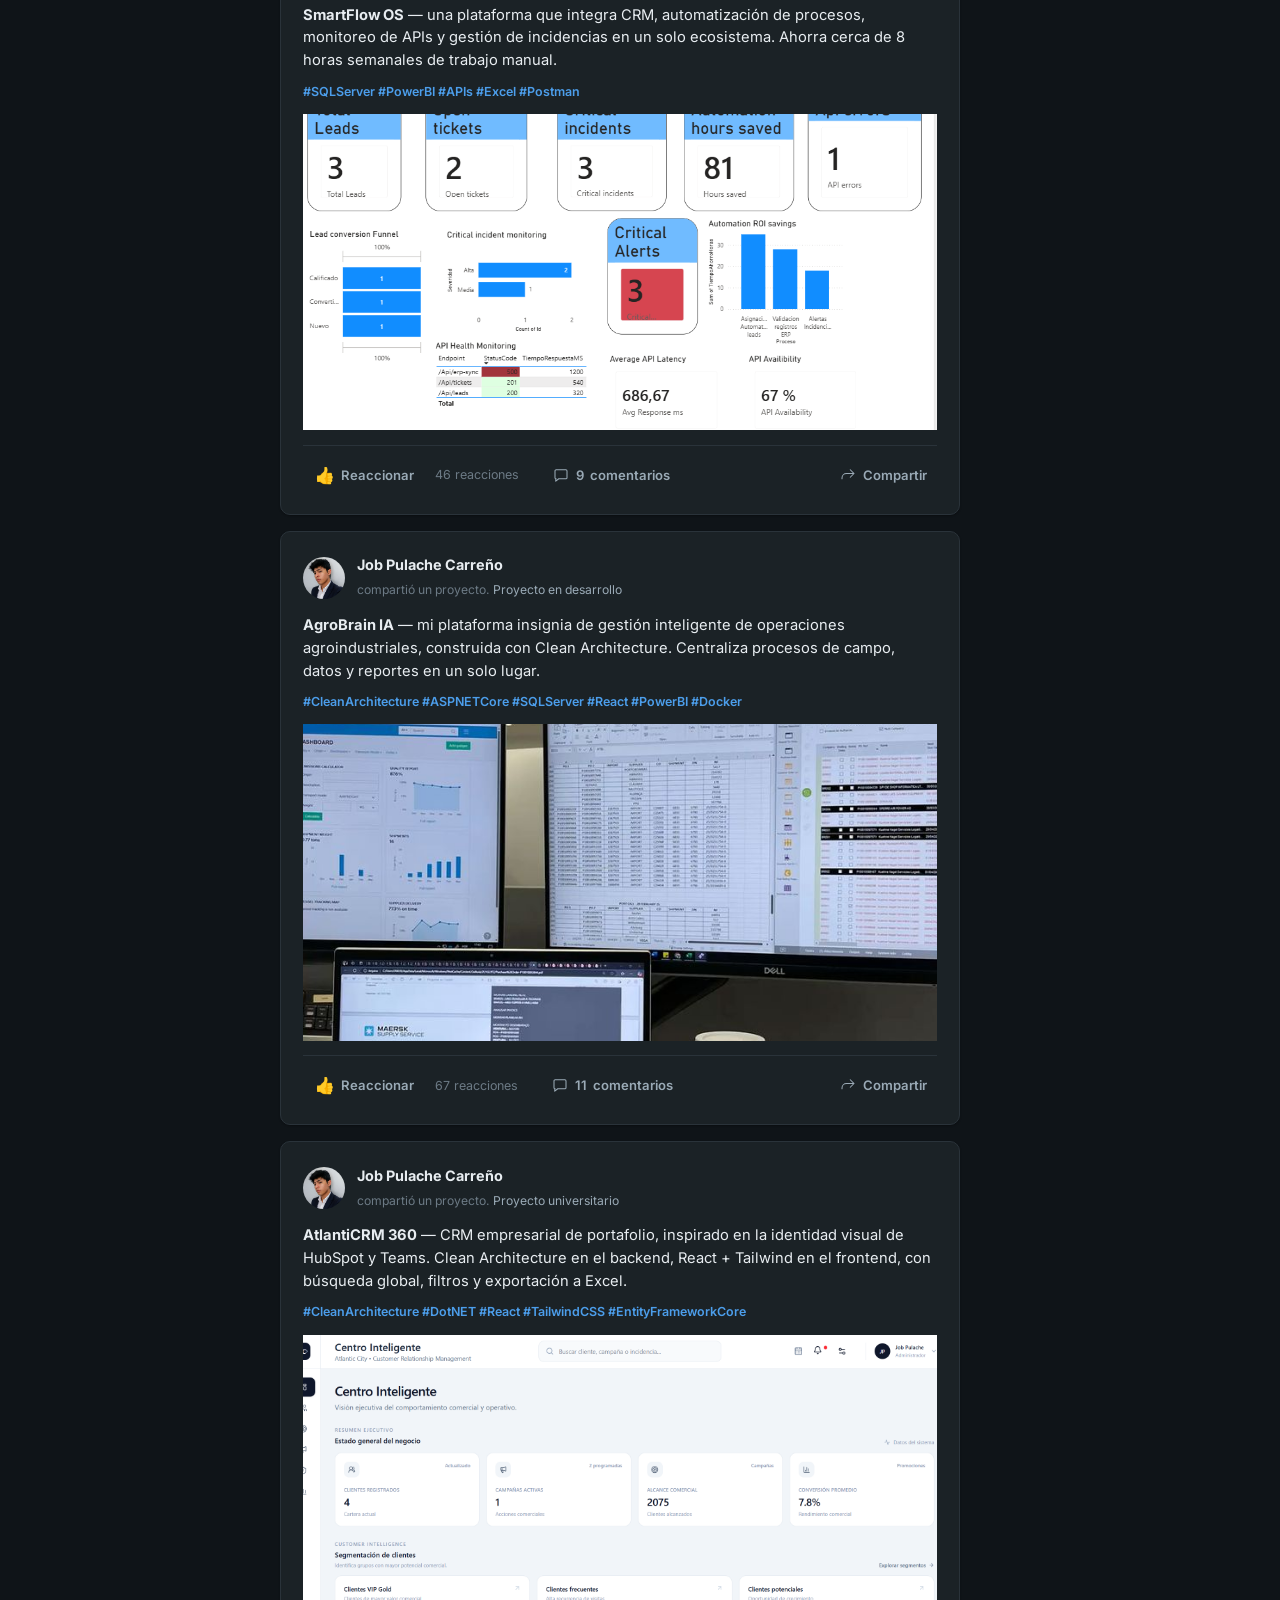
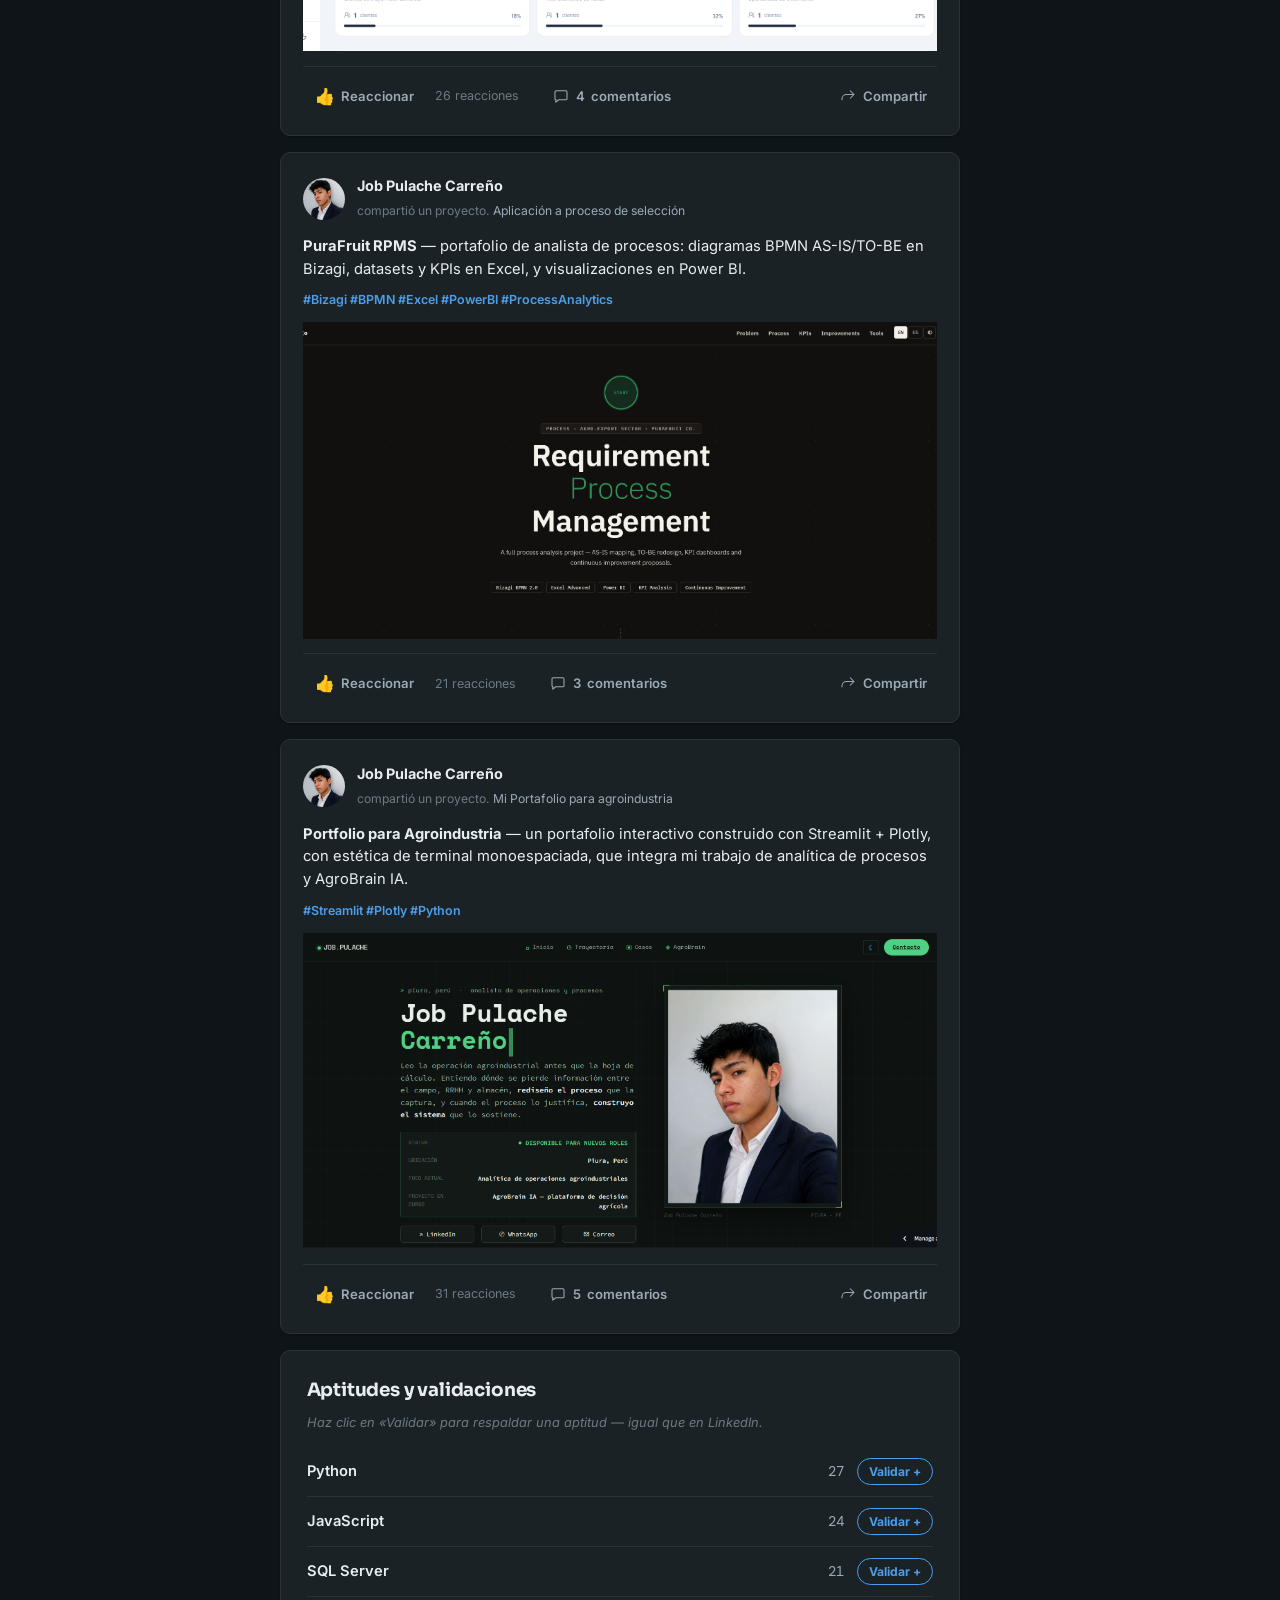
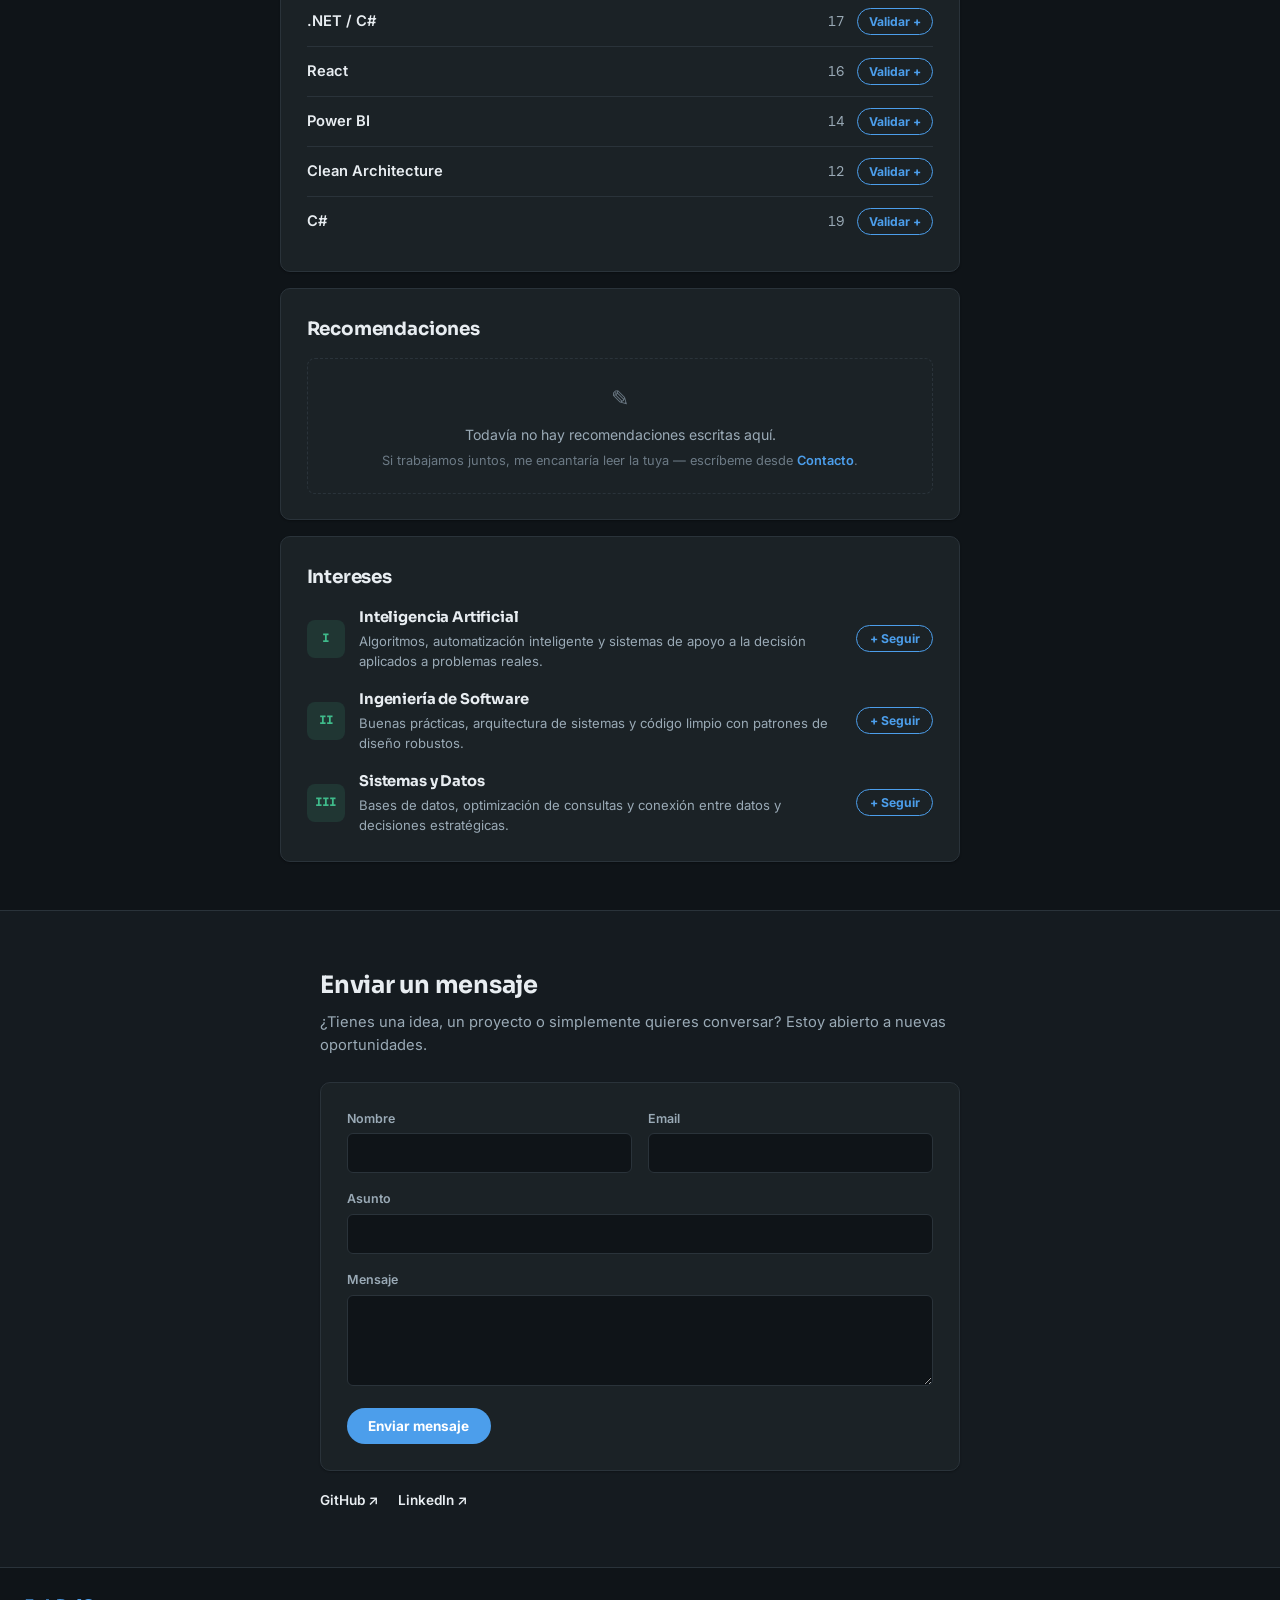
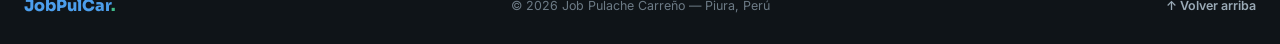
==== commit 94b1d2fa: "updated more skills in svg format" ====
--- a/index.html
+++ b/index.html
@@ -222,9 +222,9 @@
             <div class="stack-tile" style="--tile:#F0DB4F; color:#1D2226"><img src="Imgs/js-official-svgrepo-com (2).svg" alt=""></div>
             <div class="stack-tile" style="--tile:#1DAFBF1A"><img src="Imgs/sql-database-generic-svgrepo-com (1).svg" alt=""></div>
             <div class="stack-tile" style="--tile:#512BD4"><img src="Imgs/dotnet-svgrepo-com.svg" alt=""></div>
-            <div class="stack-tile" style="--tile:#61DAFB; color:#1D2226">Rx</div>
-            <div class="stack-tile" style="--tile:#F2C811; color:#1D2226">BI</div>
-            <div class="stack-tile" style="--tile:#F05032">Git</div>
+            <div class="stack-tile" style="--tile:#61DAFB; color:#1D2226"><img src="Imgs/php2-svgrepo-com.svg" alt=""></div>
+            <div class="stack-tile" style="--tile:#F2C811; color:#83888d"><img src="Imgs/Microsoft-Power-Bi--Streamline-Svg-Logos (2).svg" alt=""></div>
+            <div class="stack-tile" style="--tile:#F05032"><img src="Imgs/git-svgrepo-com.svg" alt=""></div>
             <div class="stack-tile" style="--tile:#333333">Lx</div>
             <div class="stack-tile" style="--tile:#2496ED">Dk</div>
           </div>
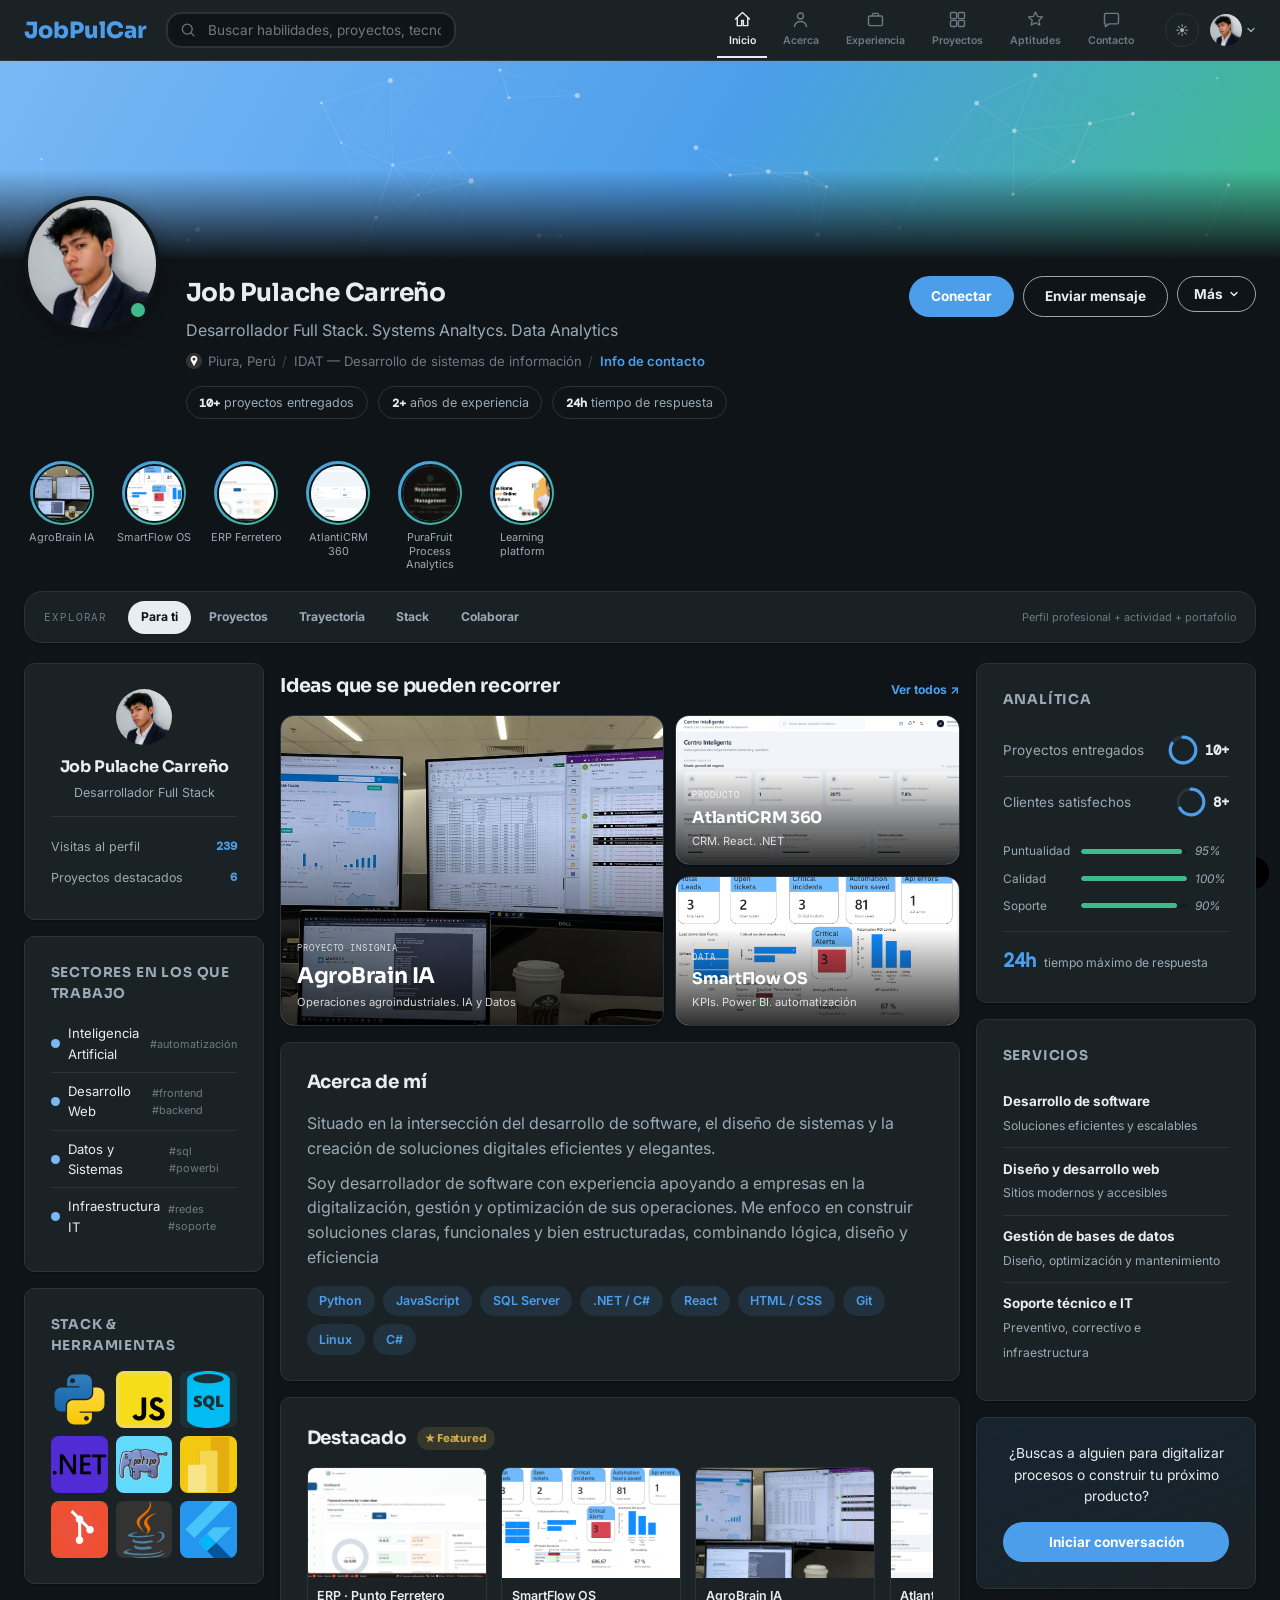
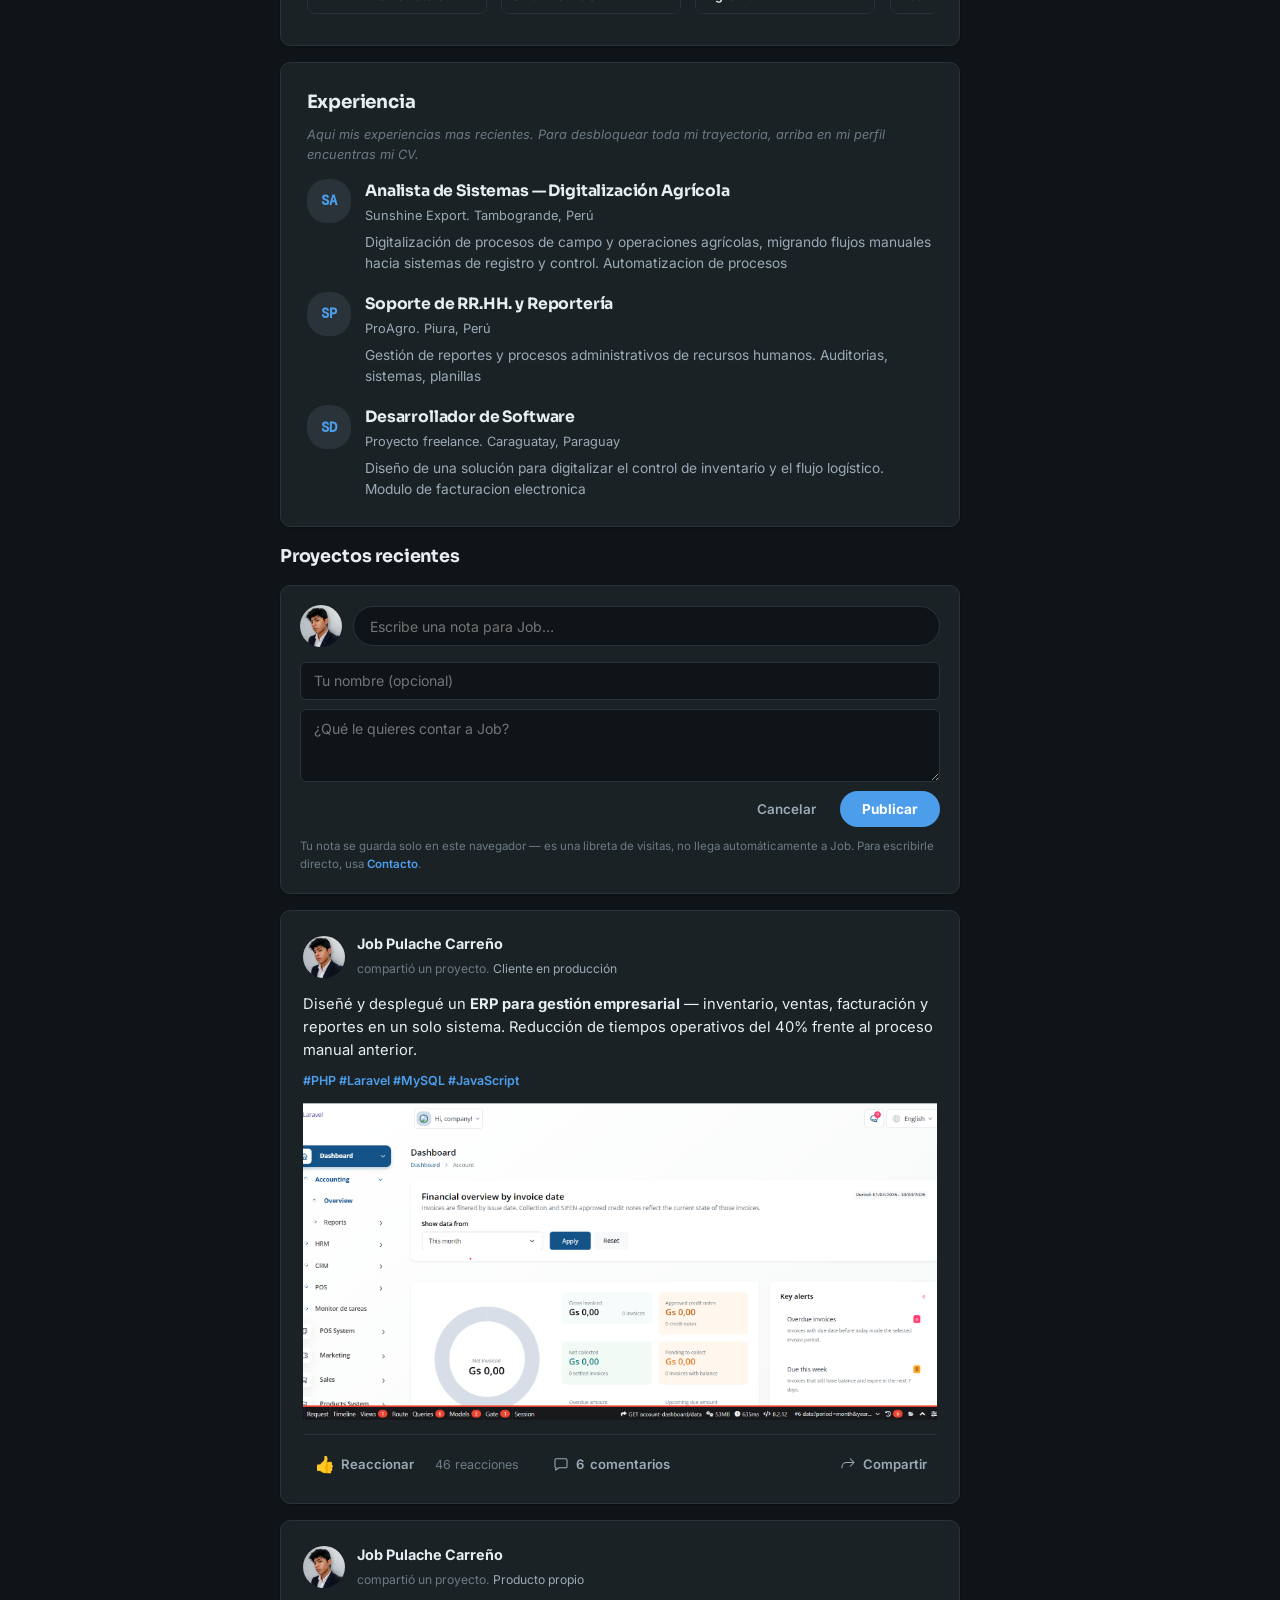
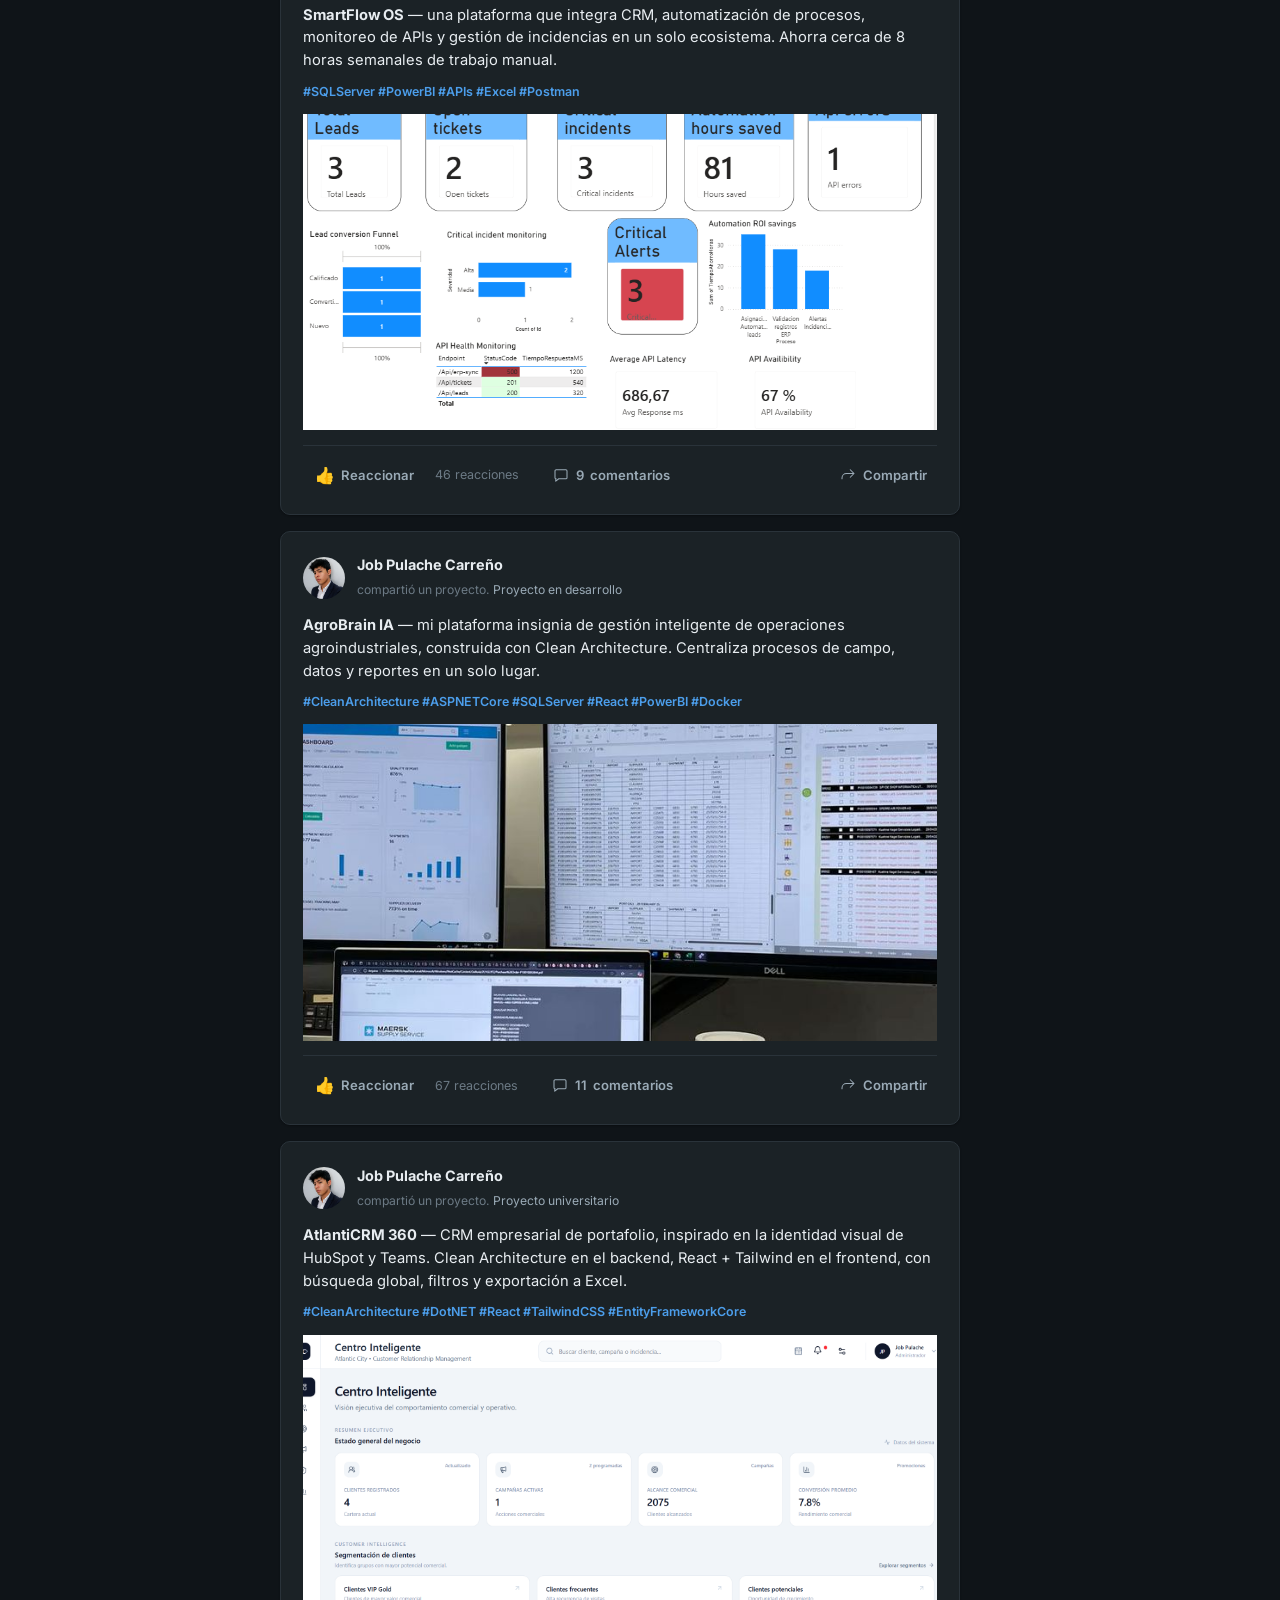
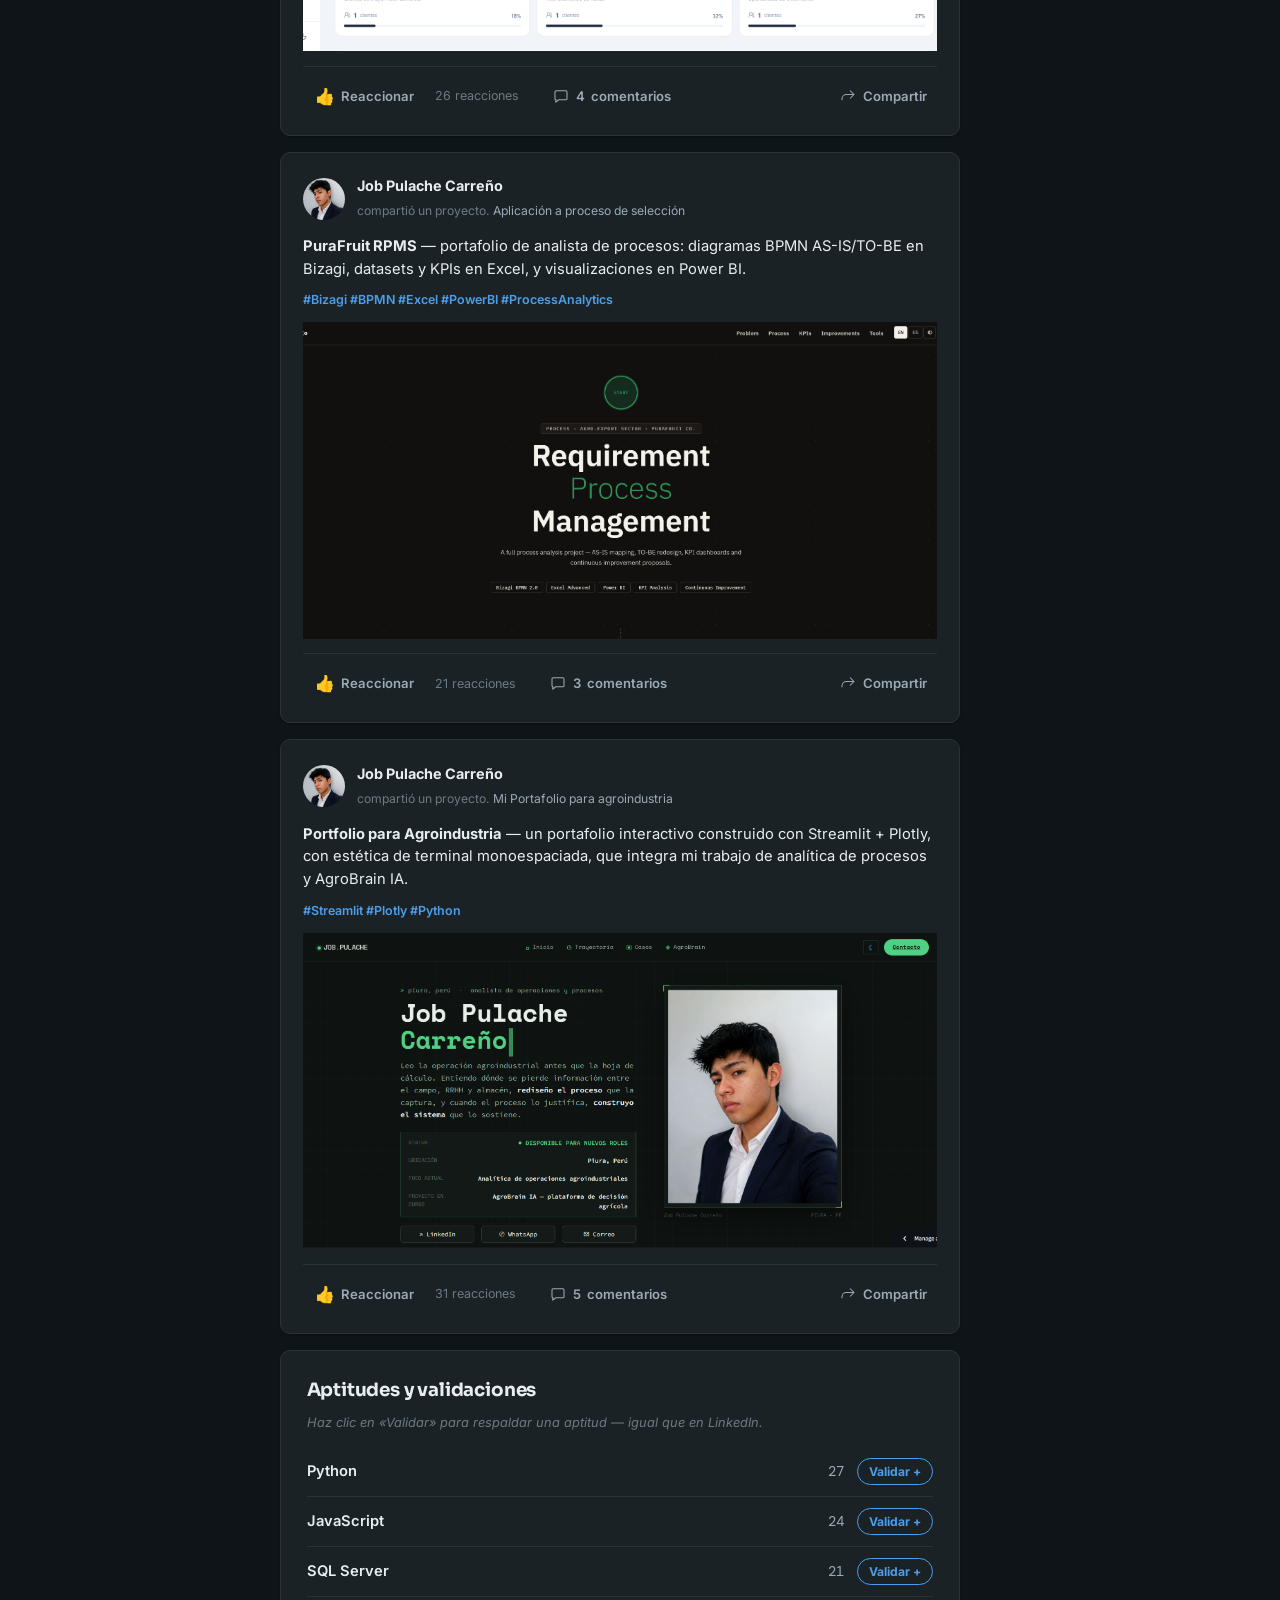
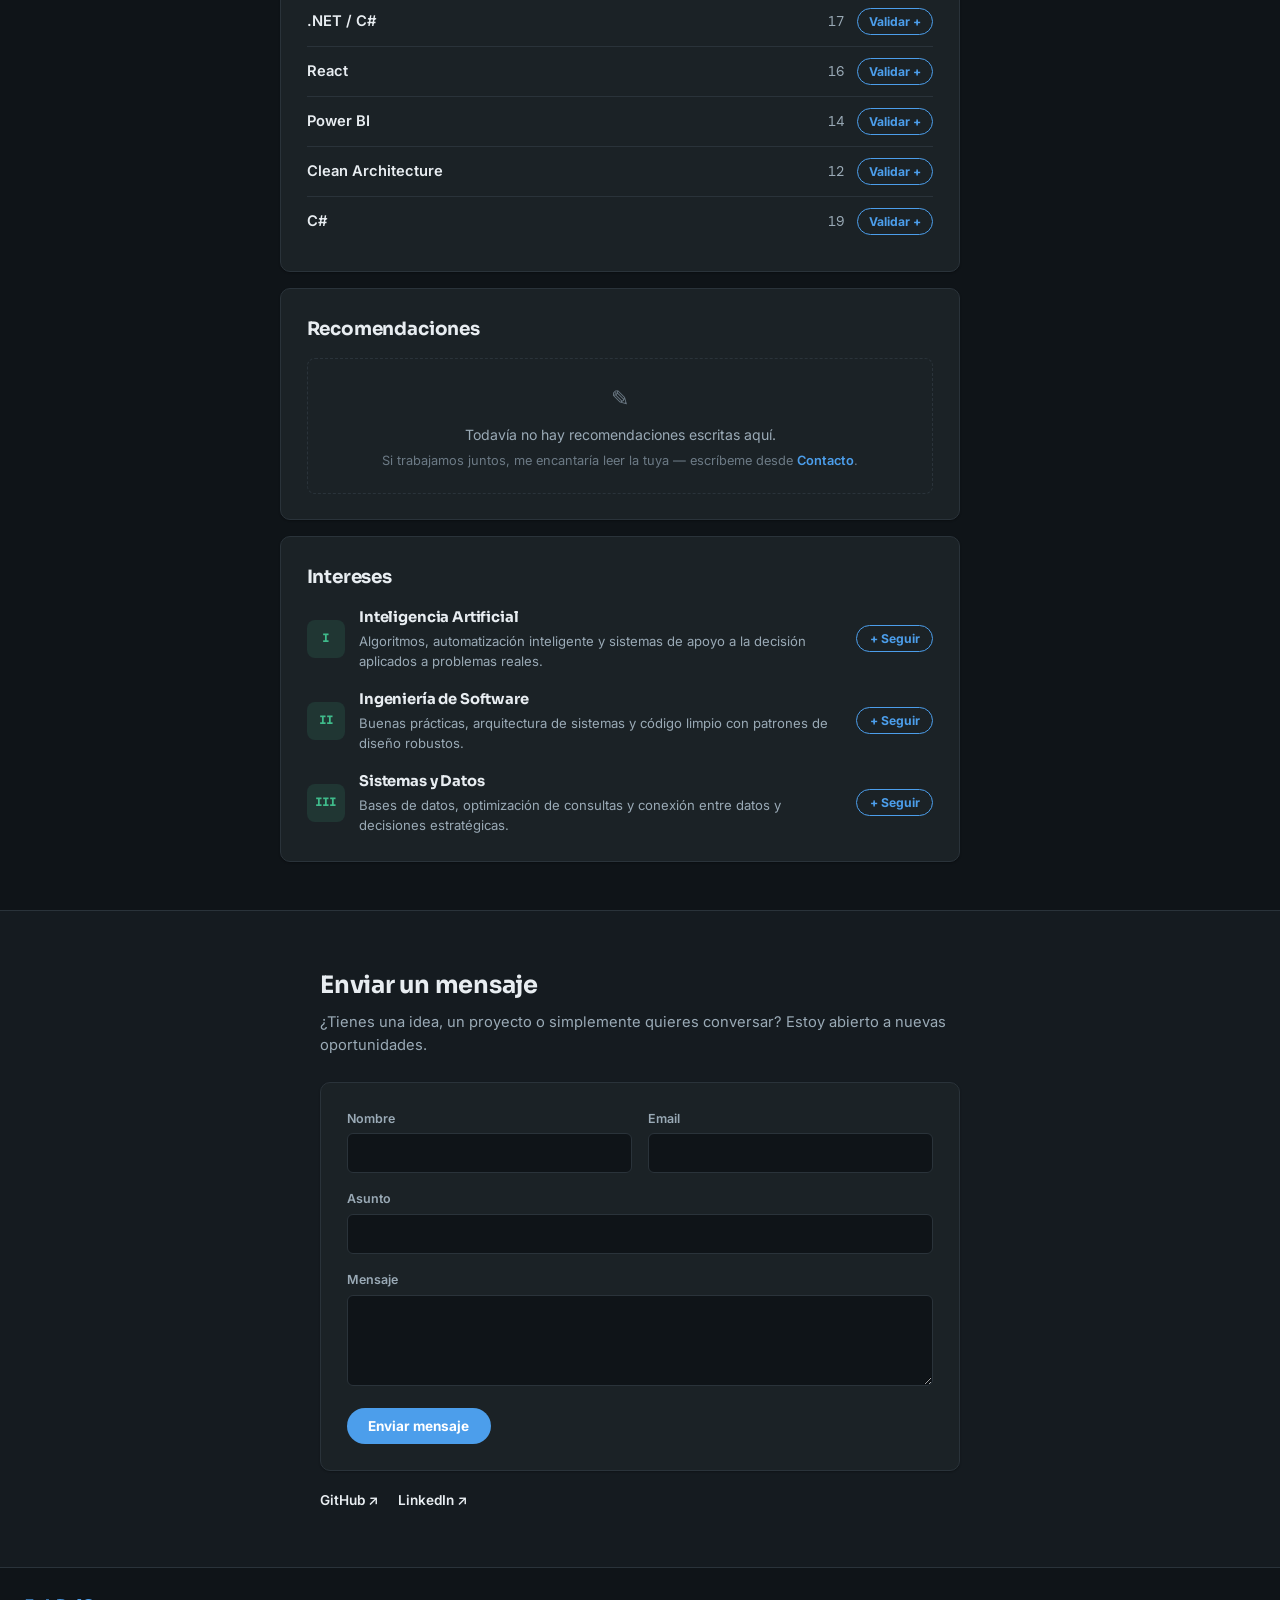
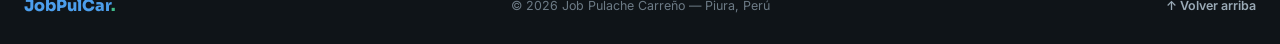
==== commit 285378f2: "ending with skills svg" ====
--- a/index.html
+++ b/index.html
@@ -225,8 +225,8 @@
             <div class="stack-tile" style="--tile:#61DAFB; color:#1D2226"><img src="Imgs/php2-svgrepo-com.svg" alt=""></div>
             <div class="stack-tile" style="--tile:#F2C811; color:#83888d"><img src="Imgs/Microsoft-Power-Bi--Streamline-Svg-Logos (2).svg" alt=""></div>
             <div class="stack-tile" style="--tile:#F05032"><img src="Imgs/git-svgrepo-com.svg" alt=""></div>
-            <div class="stack-tile" style="--tile:#333333">Lx</div>
-            <div class="stack-tile" style="--tile:#2496ED">Dk</div>
+            <div class="stack-tile" style="--tile:#333333"><img src="Imgs/java-svgrepo-com.svg" alt=""></div>
+            <div class="stack-tile" style="--tile:#2496ED"><img src="Imgs/flutter-svgrepo-com.svg" alt=""></div>
           </div>
         </div>
       </aside>
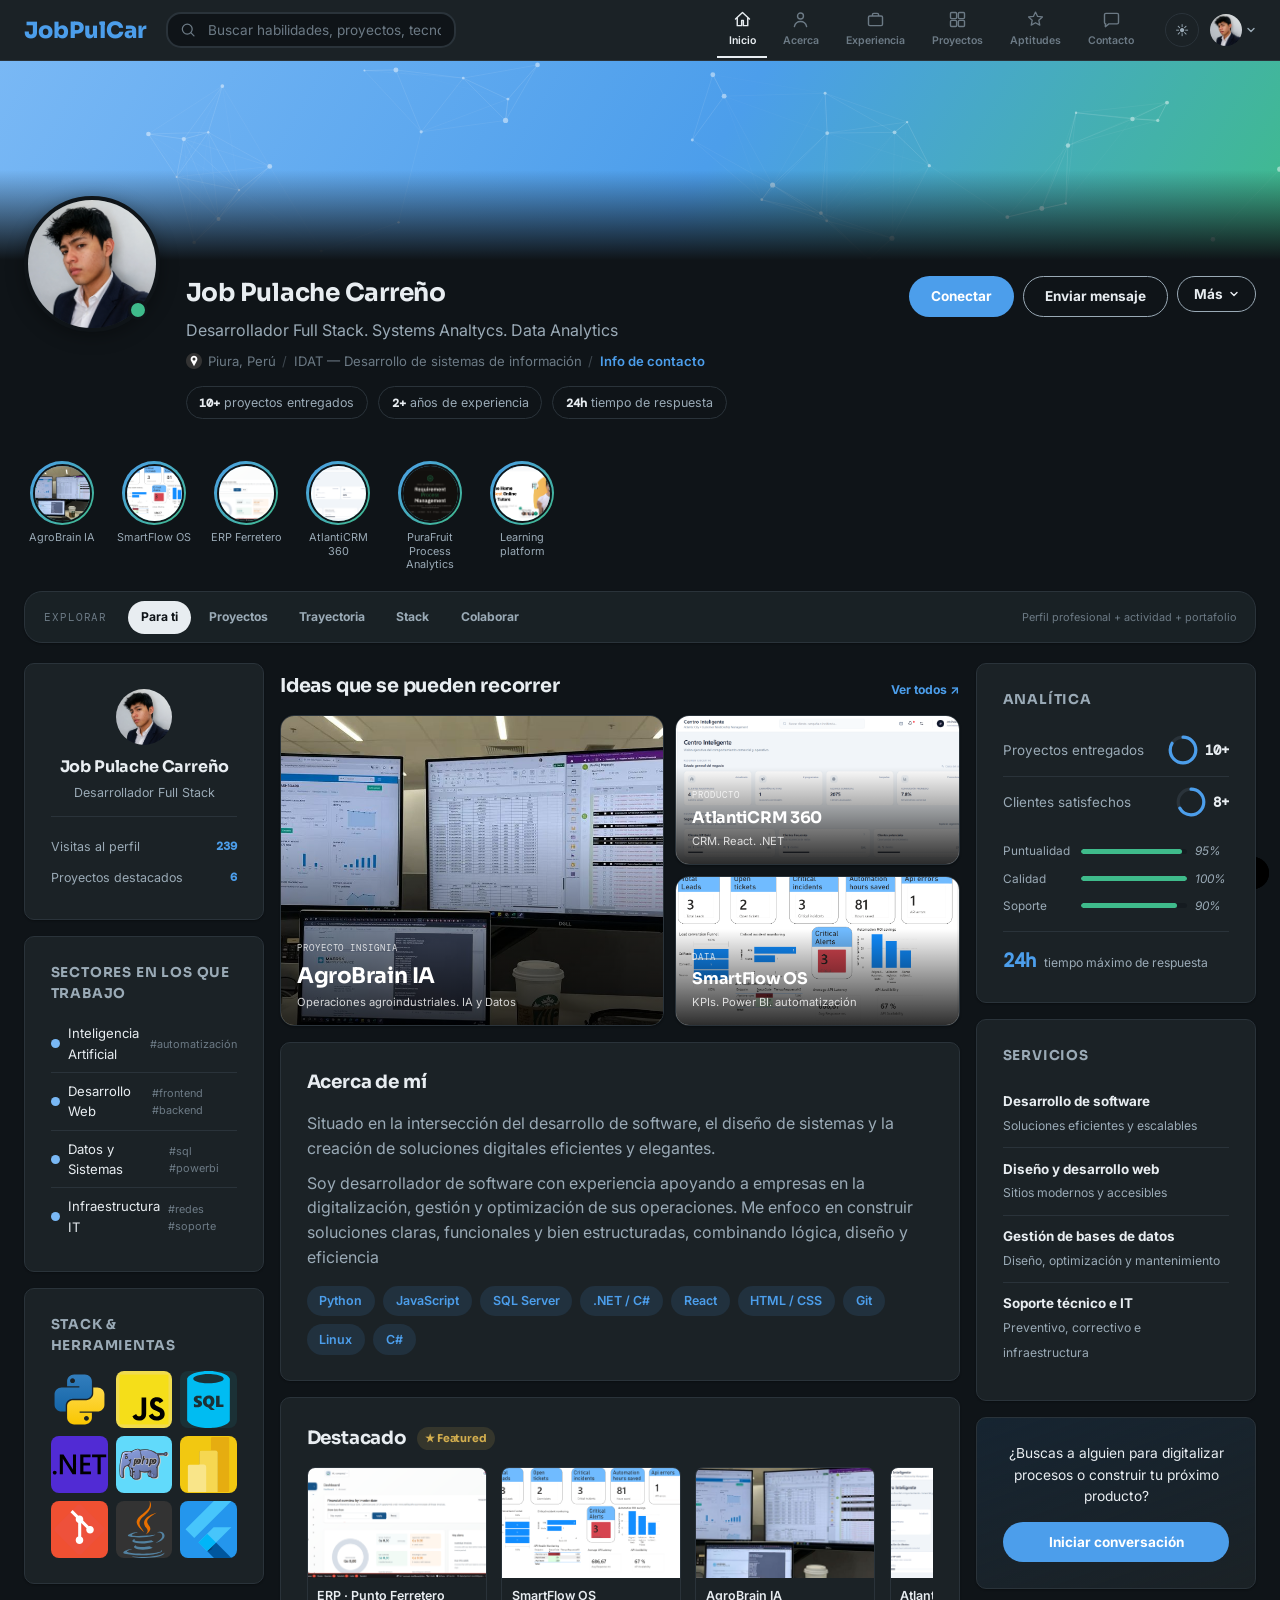
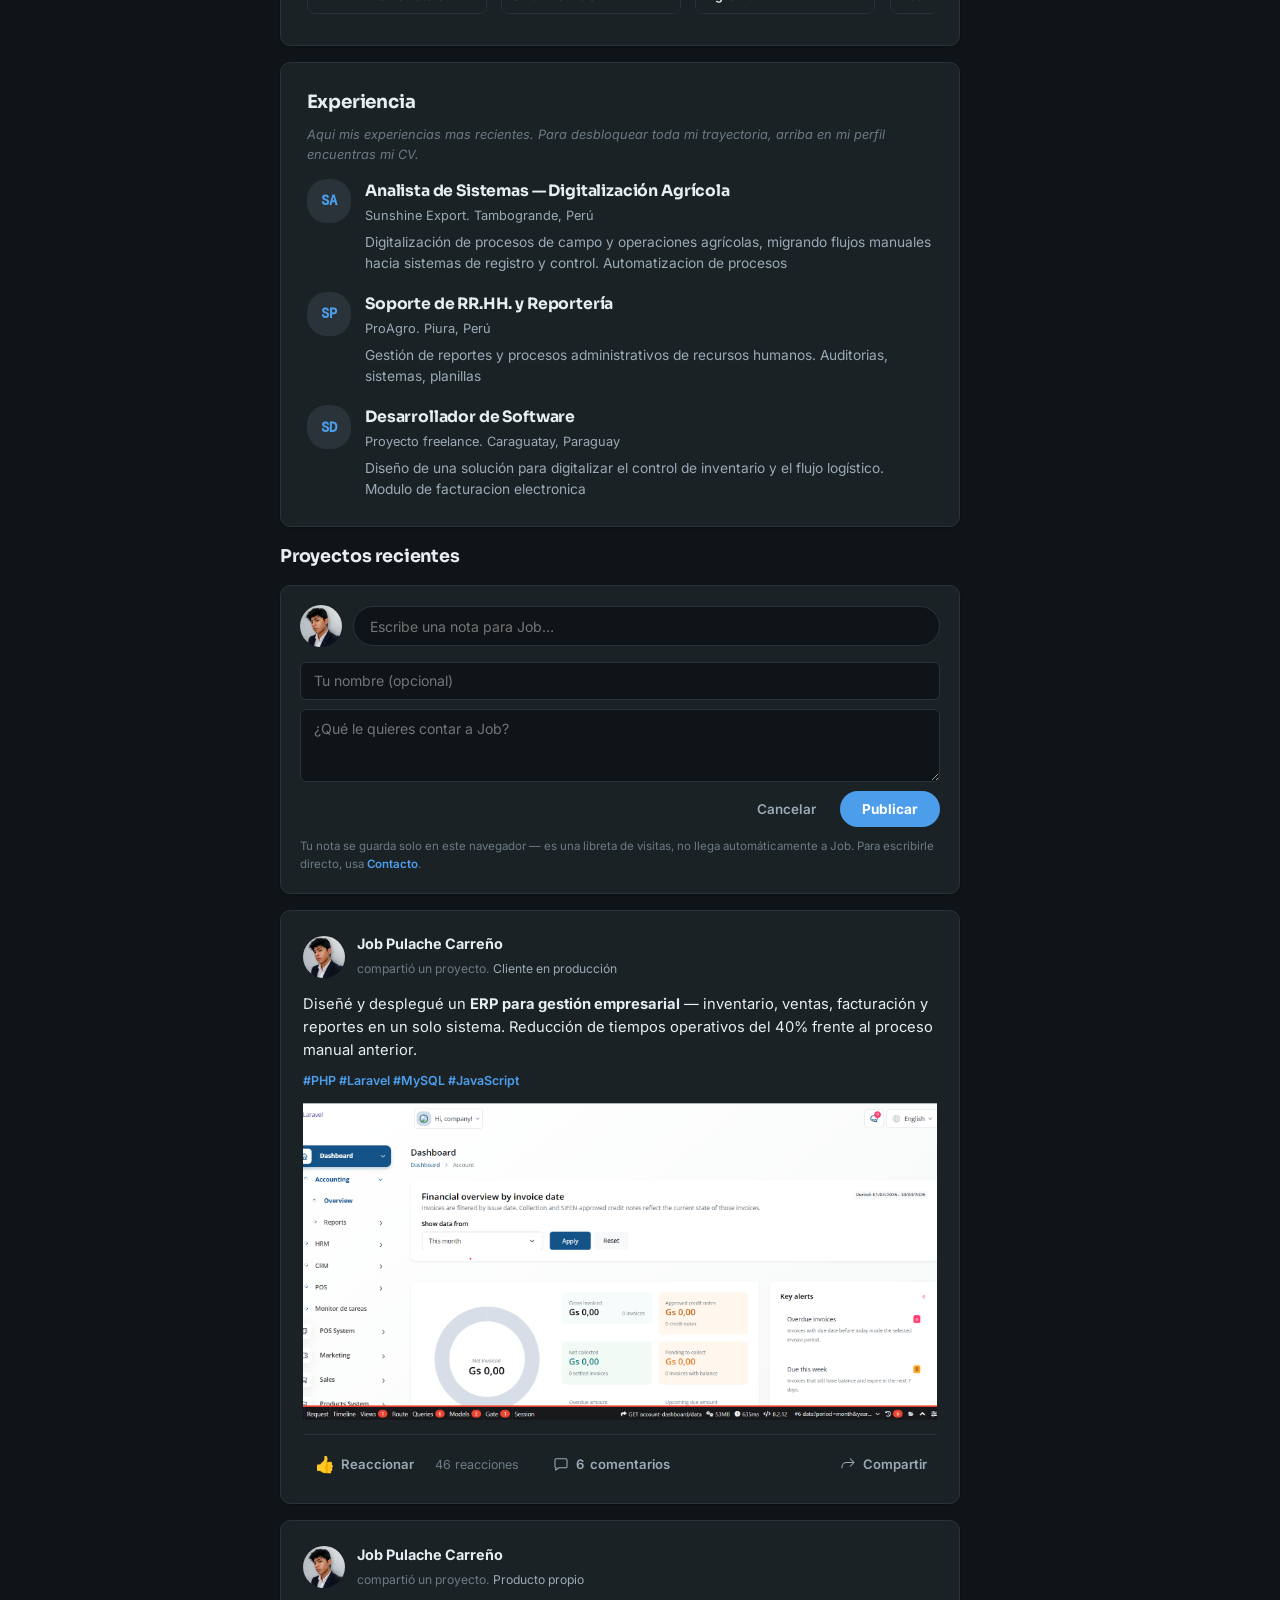
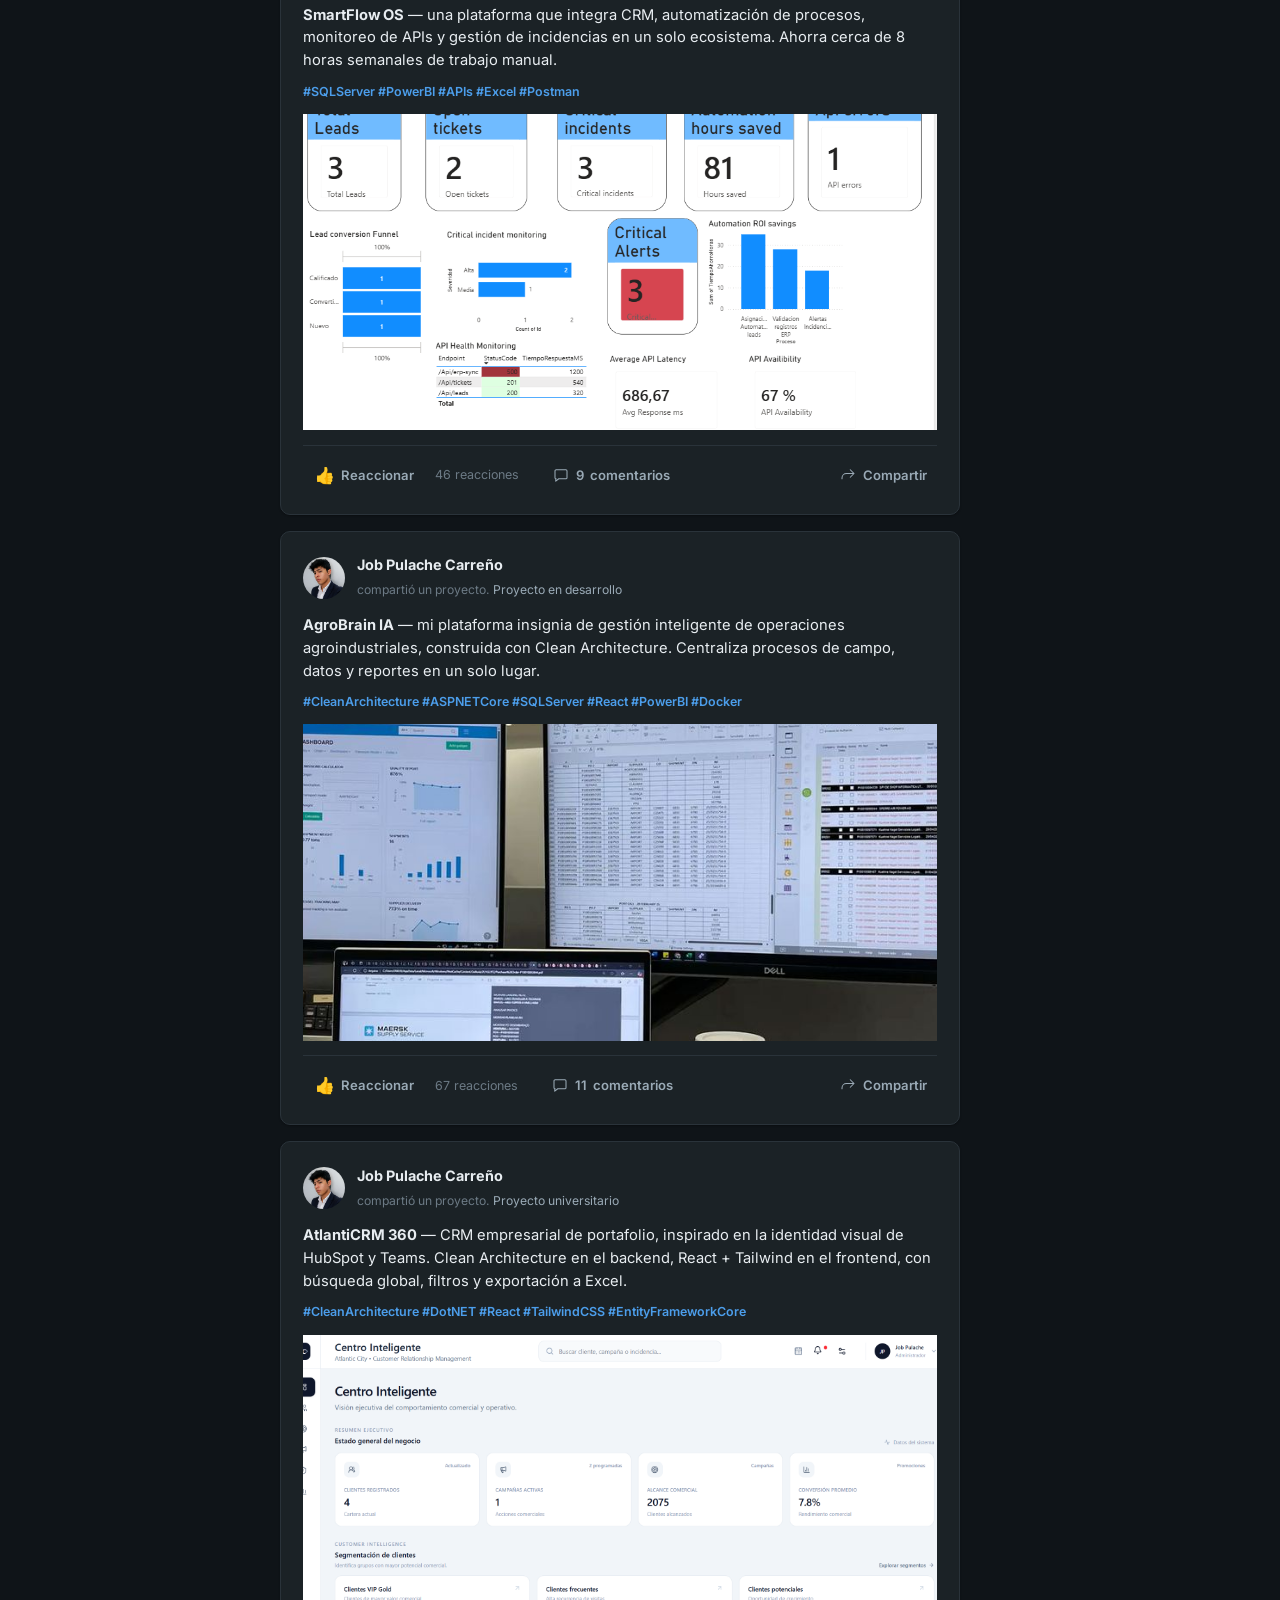
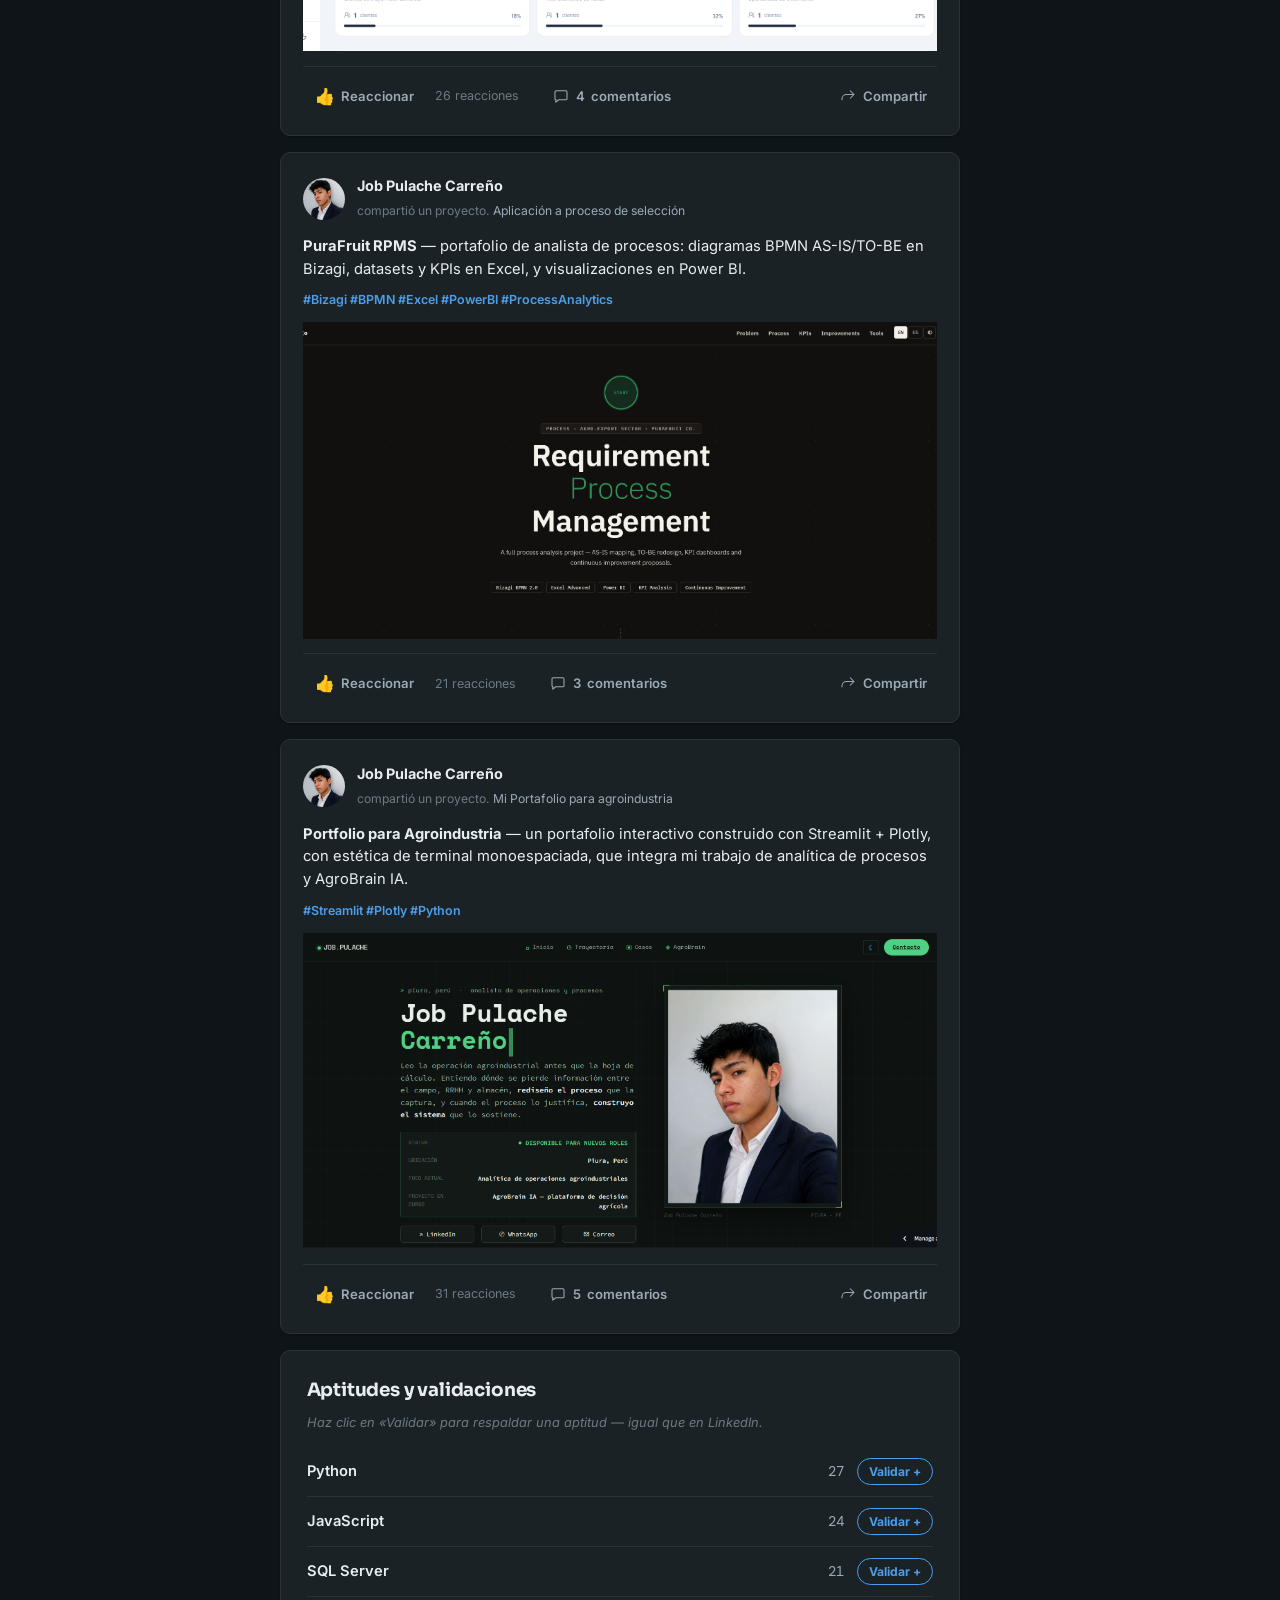
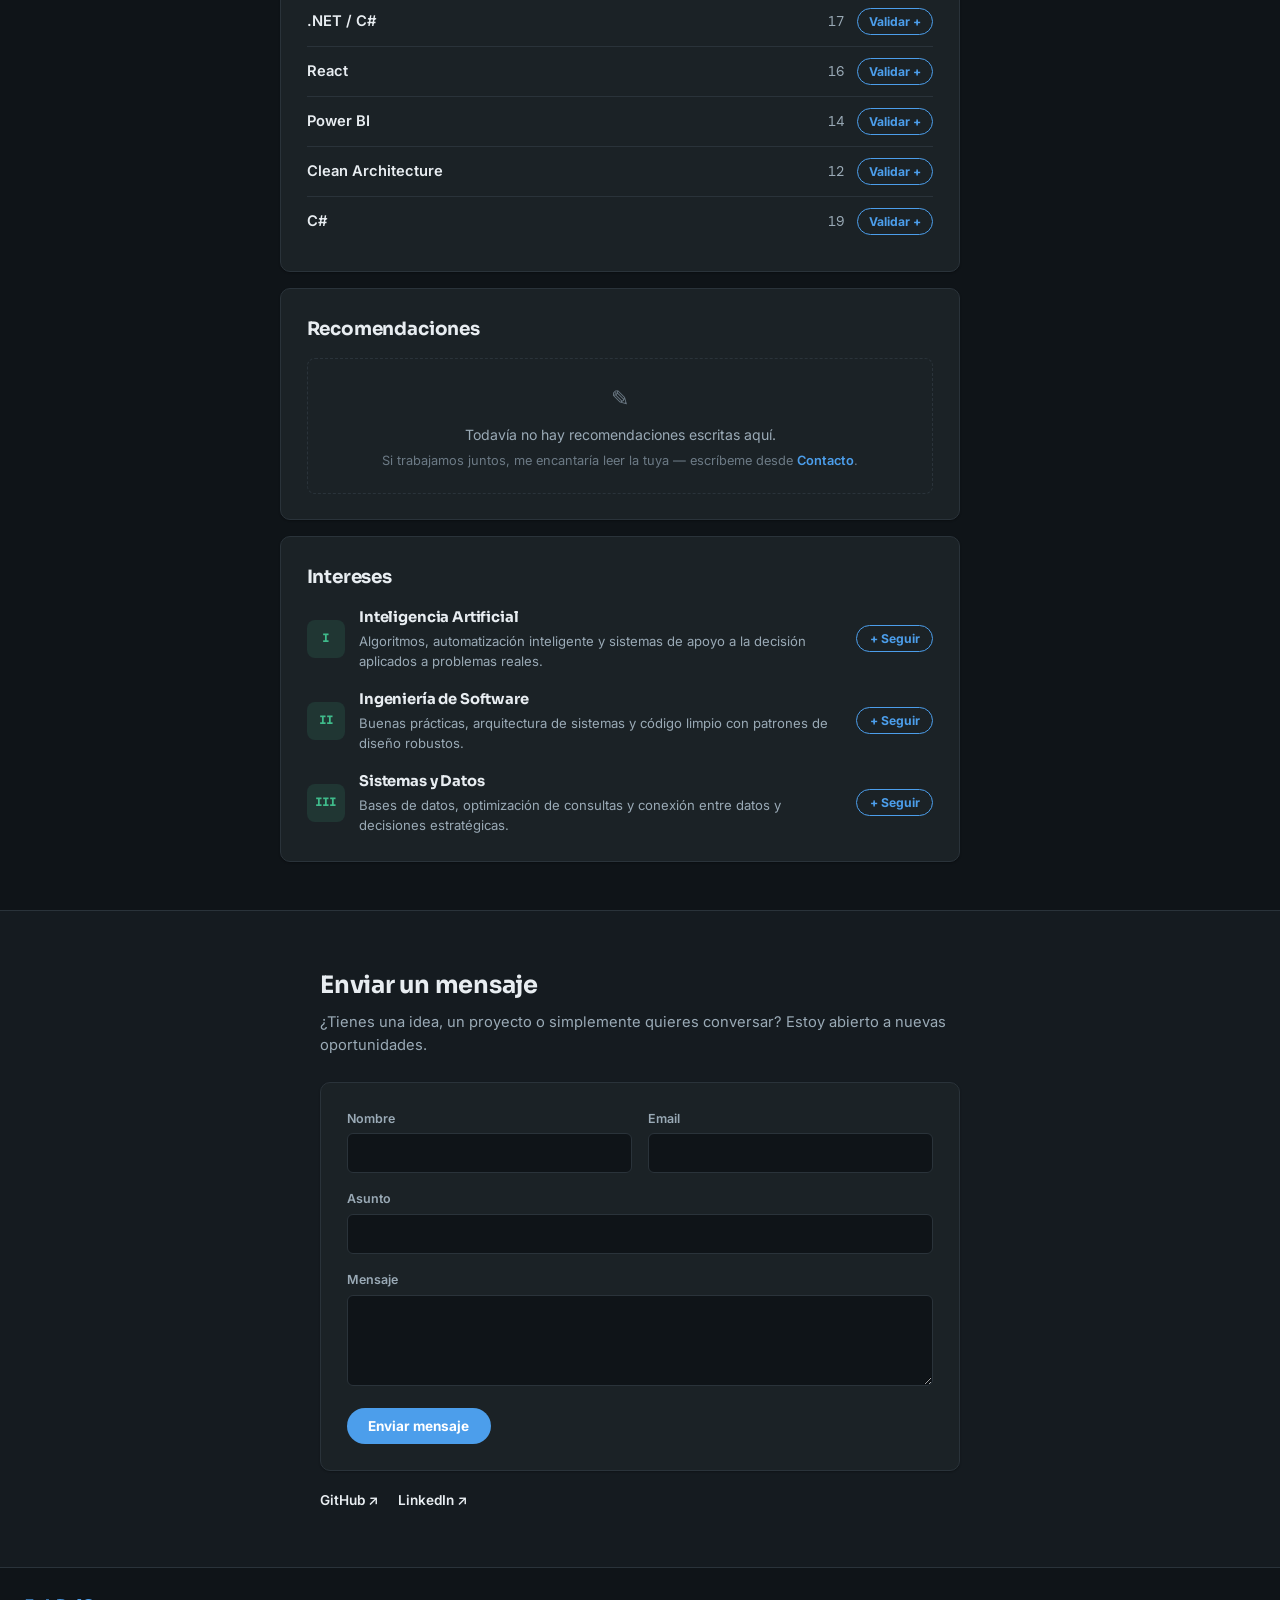
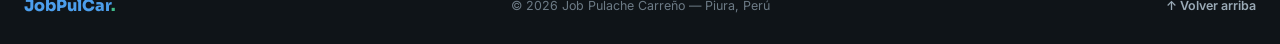
==== commit fa4a90f6: "updated cv process analytcs" ====
--- a/index.html
+++ b/index.html
@@ -65,7 +65,7 @@
           </button>
           <div class="nav-dropdown" id="navDropdown">
             <a href="cv/cvJobPulache_FullStack_2026.pdf" target="_blank">Descargar CV — Full Stack</a>
-            <a href="cv/cvJobPulache_Programming_IT.pdf" target="_blank">Descargar CV — Programación / IT</a>
+            <a href="cv/cvJobPulache_ACTUALIZADO.pdf" target="_blank">Descargar CV — Process Analytics</a>
             <a href="https://github.com/Job-Pulache" target="_blank">Ver GitHub ↗</a>
           </div>
         </div>
